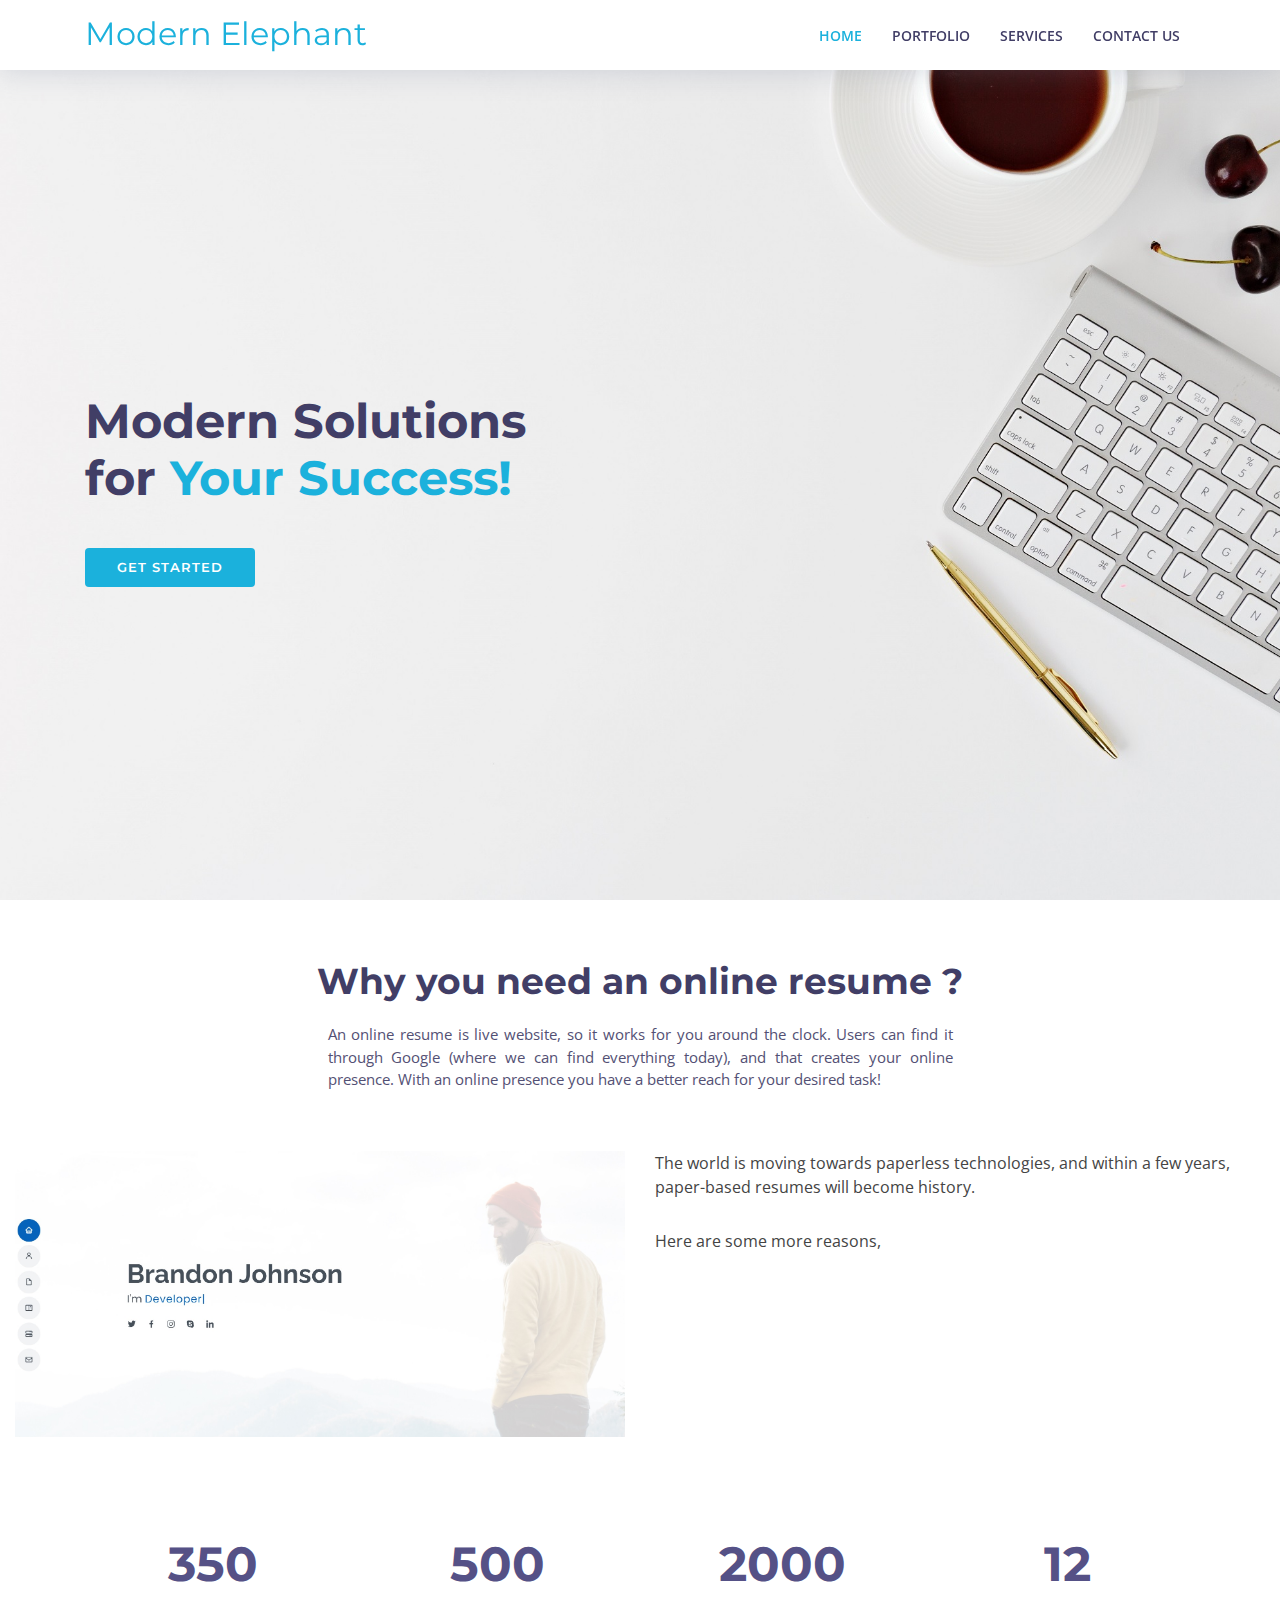
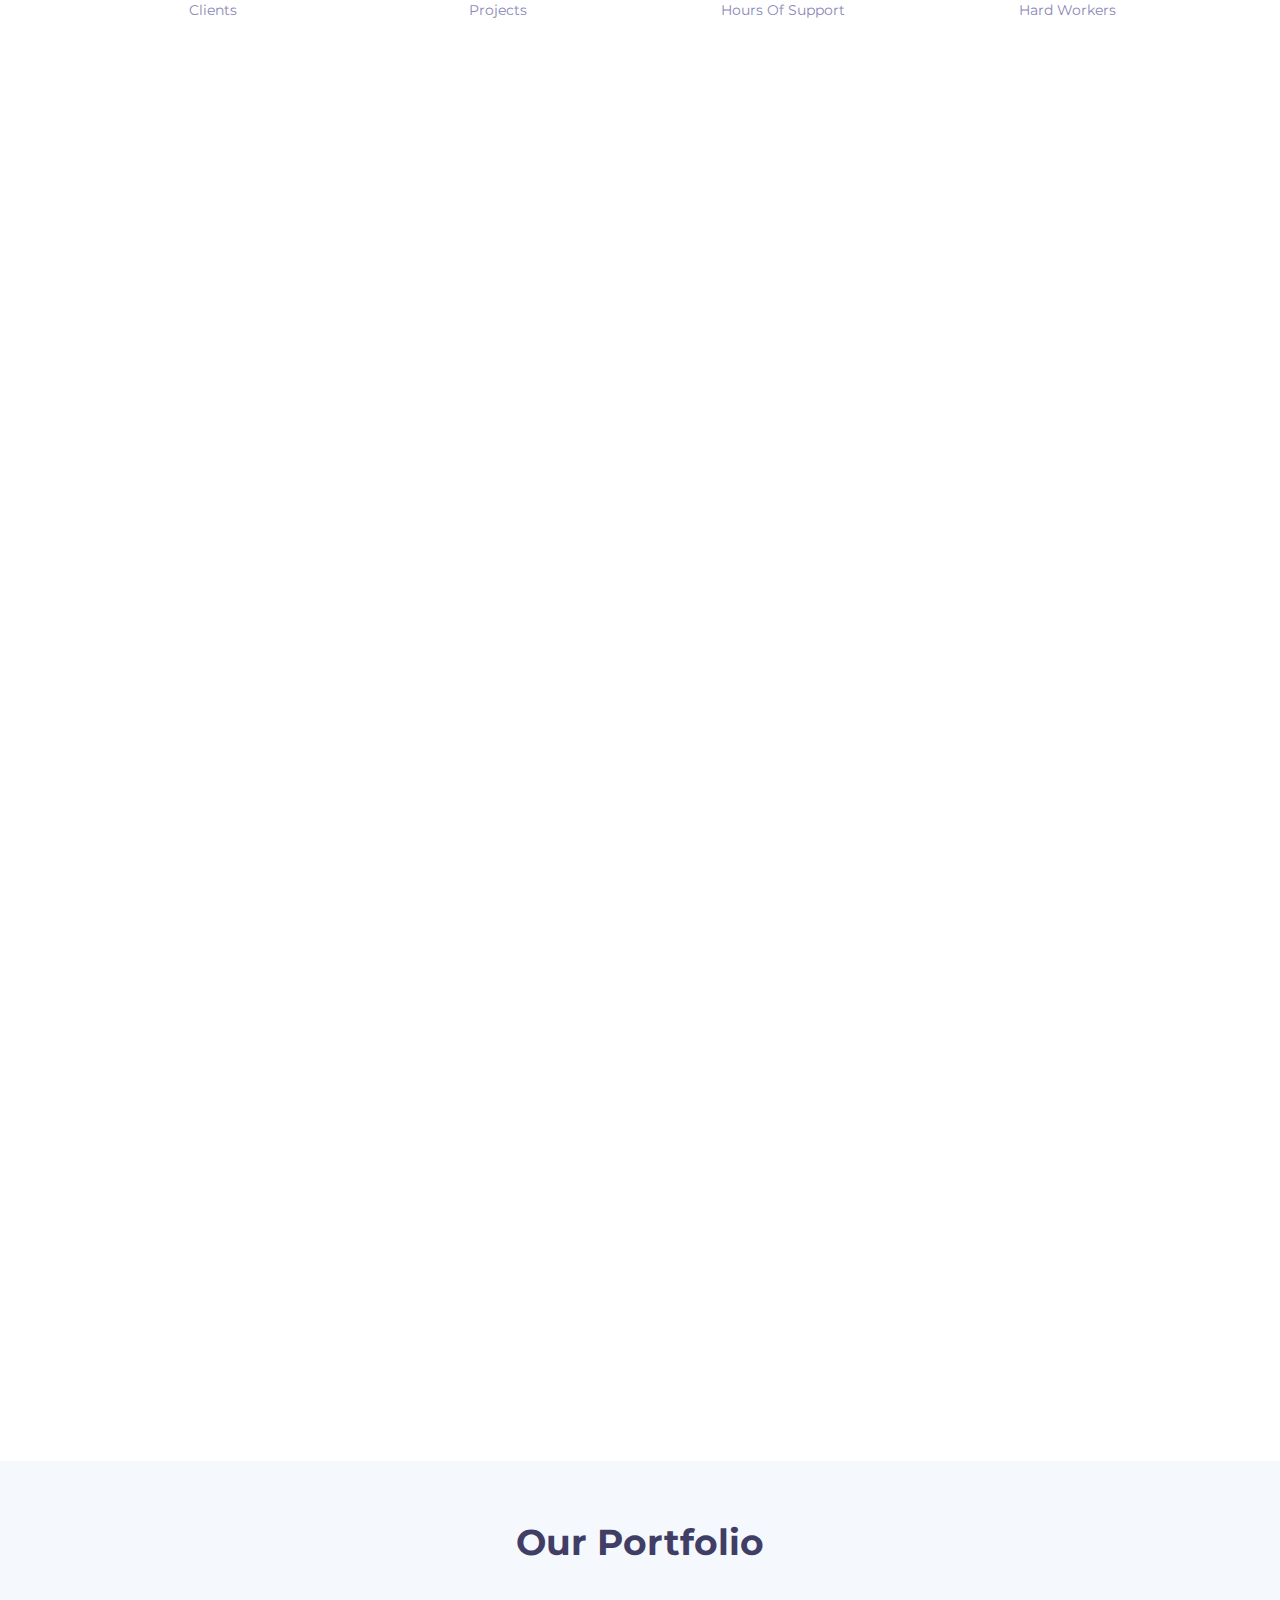
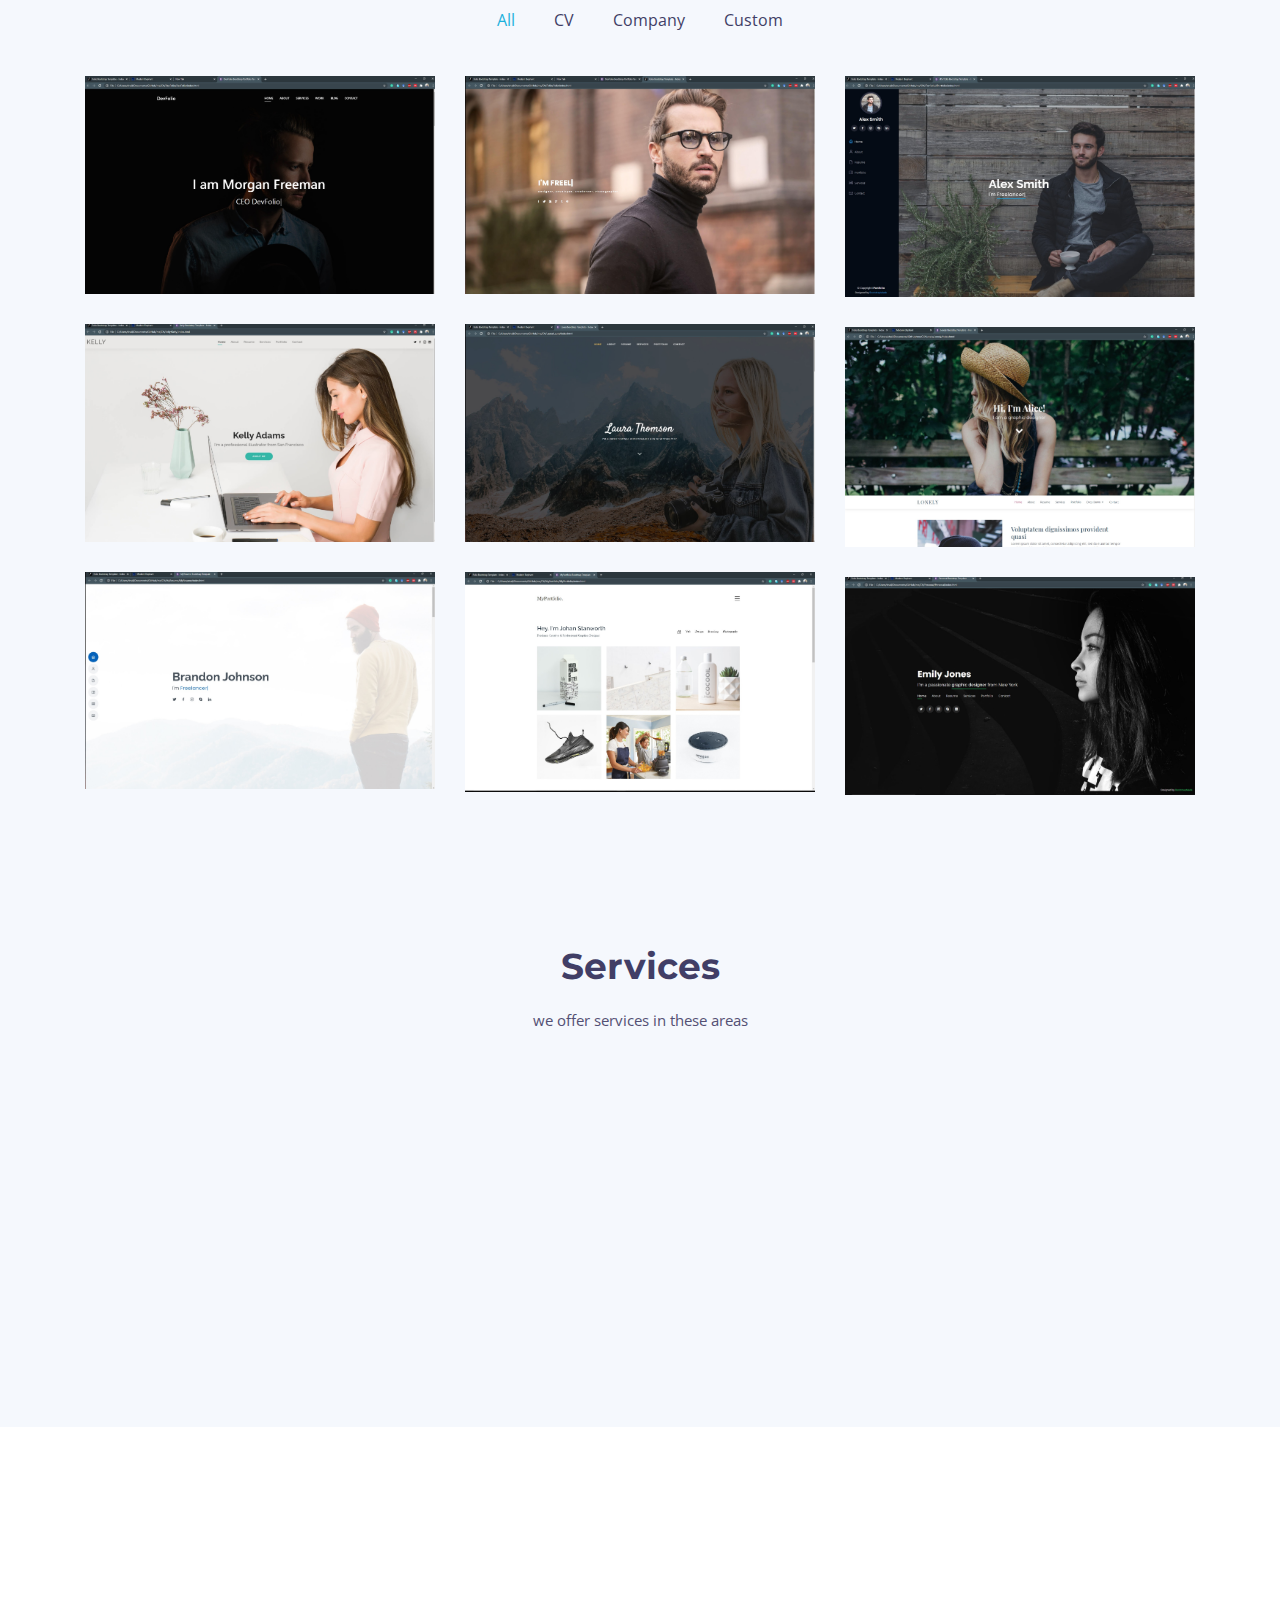
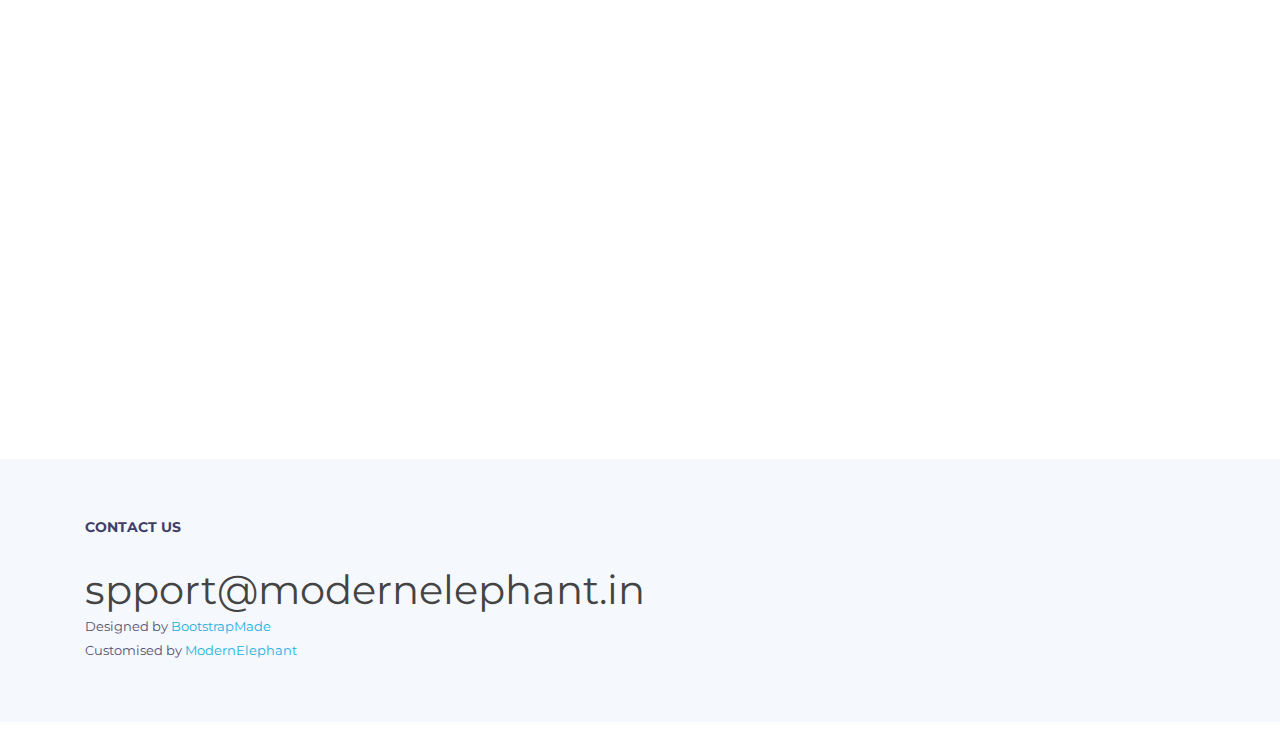
==== index.html @ 4e5a7612 "f" ====
<!DOCTYPE html>
<html lang="en">

<head>
  <meta charset="utf-8">
  <meta content="width=device-width, initial-scale=1.0" name="viewport">

  <title>Modern Elephant</title>
  <meta content="" name="descriptison">
  <meta content="" name="keywords">

  <!-- Favicons -->
  <link href="assets/img/favicon.png" rel="icon">
  <link href="assets/img/apple-touch-icon.png" rel="apple-touch-icon">

  <!-- Google Fonts -->
  <link 
href="https://fonts.googleapis.com/css?family=Open+Sans:300,300i,400,400i,600,600i,700,700i|Montserrat:300,400,500,600,700" 
rel="stylesheet">

  <!-- Vendor CSS Files -->
  <link href="assets/vendor/bootstrap/css/bootstrap.min.css" rel="stylesheet">
  <link href="assets/vendor/animate.css/animate.min.css" rel="stylesheet">
  <link href="assets/vendor/font-awesome/css/font-awesome.min.css" rel="stylesheet">
  <link href="assets/vendor/ionicons/css/ionicons.min.css" rel="stylesheet">
  <link href="assets/vendor/venobox/venobox.css" rel="stylesheet">
  <link href="assets/vendor/owl.carousel/assets/owl.carousel.min.css" rel="stylesheet">

  <!-- Template Main CSS File -->
  <link href="assets/css/style.css" rel="stylesheet">

  <!-- =======================================================
  * Template Name: Rapid - v2.1.0
  * Template URL: https://bootstrapmade.com/rapid-multipurpose-bootstrap-business-template/
  * Author: BootstrapMade.com
  * License: https://bootstrapmade.com/license/
  ======================================================== -->
</head>

<body>

  <!-- ======= Header ======= -->
  <header id="header" class="header-inner-pages">

    <div id="topbar">
      <div class="container">
        <div class="social-links">
          <a href="#" class="twitter"><i class="fa fa-twitter"></i></a>
          <a href="#" class="facebook"><i class="fa fa-facebook"></i></a>
          <a href="#" class="linkedin"><i class="fa fa-linkedin"></i></a>
          <a href="#" class="instagram"><i class="fa fa-instagram"></i></a>
        </div>
      </div>
    </div>

    <div class="container">

      <div class="logo float-left">
        <!-- Uncomment below if you prefer to use an image logo -->
        <h2 class="text-light"><a href="index.html" class="scrollto"><span>Modern Elephant</span></a></h2>
        <!--<a href="index.html" class="scrollto"><img src="assets/img/logo.png" alt="" class="img-fluid"></a> -->
      </div>

      <nav class="main-nav float-right d-none d-lg-block">
        <ul>
          <li class="active"><a href="index.html">Home</a></li>
		  <li><a href="#portfolio">Portfolio</a></li>
		  <li><a href="#services">Services</a></li>
          <li><a href="#footer">Contact Us</a></li>
       
      </nav><!-- .main-nav -->

    </div>
  </header><!-- #header -->

  <!-- ======= Hero Section ======= -->
  <section id="hero" class="clearfix">
    <div class="container d-flex h-100">
      <div class="row justify-content-center align-self-center">
        <div class="col-md-6 intro-info order-md-first order-last">
          <h2>Modern Solutions for <span> Your Success!</span></h2>
          <div>
            <a href="#call-to-action" class="btn-get-started scrollto">Get Started</a>
          </div>
        </div>

        <div class="col-md-6 intro-img order-md-last order-first">
          <!--<img src="assets/img/logo.png" alt="" class="img-fluid">-->
        </div>
      </div>

    </div>
  </section><!-- End Hero -->

  <main id="main">
  
  <!-- ======= Why Us Section ======= -->
    <section id="why-us" class="why-us">
      <div class="container-fluid">

        <header class="section-header">
          <h3>Why you need an online resume ?</h3>
          <p style="text-align: justify;">An online resume is live website, so it works for you around the clock. Users can 
find it through Google (where we can find everything today), and that creates your online presence. With an online 
presence you have a better reach for your desired task!</p>
        </header>

        <div class="row">

          <div class="col-lg-6">
            <div class="why-us-img">
              <img src="assets/img/why-us.jpg" alt="" class="img-fluid">
            </div>
          </div>

          <div class="col-lg-6">
            <div class="why-us-content">
              <p>The world is moving towards paperless technologies, and within a few years, paper-based resumes will become 
history.</p>
              <p>
			  Here are some more reasons,
               </p>

              <div class="features wow bounceInUp clearfix">
                <i class="fa fa-diamond" style="color: #f058dc;"></i>
                <h4>It makes you best among the rest</h4>
                <p>It is visually different and provides you an extra edge.</p>
              </div>

              <div class="features wow bounceInUp clearfix">
                <i class="fa fa-object-group" style="color: #ffb774;"></i>
                <h4>Digital Marketing</h4>
                <p>The most efficient way to reach your audience</p>
              </div>

              

            </div>

          </div>

        </div>

      </div>


      <div class="container">
	  
        <div class="row counters">
			
			
          <div class="col-lg-3 col-6 text-center">
            <span data-toggle="counter-up">350</span>
            <p>Clients</p>
          </div>

          <div class="col-lg-3 col-6 text-center">
            <span data-toggle="counter-up">500</span>
            <p>Projects</p>
          </div>

          <div class="col-lg-3 col-6 text-center">
            <span data-toggle="counter-up">2000</span>
            <p>Hours Of Support</p>
          </div>

          <div class="col-lg-3 col-6 text-center">
            <span data-toggle="counter-up">12</span>
            <p>Hard Workers</p>
          </div>

        </div>

      </div>
    </section><!-- End Why Us Section -->

   

    

    

    <!-- ======= Call To Action Section ======= -->
    <section id="call-to-action" class="call-to-action wow fadeInUp">
      <div class="container">
        <div class="row">
          <div class="col-lg-9 text-center text-lg-left">
            <h3 class="cta-title">Let's make your excellent website  </h3>
             </div>
          <div class="col-lg-3 cta-btn-container text-center">
            <a class="cta-btn align-middle" href="#features">Just follow below listed steps</a>
          </div>
        </div>

      </div>
    </section><!--  End Call To Action Section -->

    <!-- ======= Features Section ======= -->
    <section id="features" class="features">
      <div class="container">

        <div class="row feature-item">
          <div class="col-lg-6 wow fadeInUp">
            <img src="assets/img/features-1.svg" class="img-fluid" alt="">
          </div>
          <div class="col-lg-6 wow fadeInUp pt-5 pt-lg-0">
            <h1>Select your favourite template from our portfolio section.</h1>
			
			
            


          </div>
        </div>

        <div class="row feature-item mt-5 pt-5">
          <div class="col-lg-6 wow fadeInUp order-1 order-lg-2">
            <img src="assets/img/features-2.svg" class="img-fluid" alt="">
          </div>

          <div class="col-lg-6 wow fadeInUp pt-4 pt-lg-0 order-2 order-lg-1">
            <h1>Please fill out form,</h1>
			<div class="bos">
			<a class="button" href="#popup1">click to fill form</a>
			</div>
			<div id="popup1" class="overlay">
			<div class="popup">
				<a class="close" href="#">&times;</a>
				<div class="content">
				<iframe src="https://docs.google.com/forms/d/e/1FAIpQLSccgZxCUjGTAJySWYunRSfeT5bYWUwJudqHVoC71GNN9CEX2Q/viewform?embedded=true" width="500" height="850" frameborder="0" marginheight="0" marginwidth="0">Loading…</iframe>
			</div>
			</div>
			</div>

			<h1>and that's it. Your job is done!</h1>
			<br>
			<h2>We will reach out to you from email.</h2>
			
			<br>
			<h2>Confused, email us at support@modernelephant.in</h2>
            
          </div>

        </div>

      </div>
    </section><!-- End Features Section -->

    <!-- ======= Portfolio Section ======= -->
    <section id="portfolio" class="portfolio section-bg">
	
	

	
	
	
      <div class="container">

        <header class="section-header">
          <h3 class="section-title">Our Portfolio</h3>
        </header>

        <div class="row">
          <div class="col-lg-12">
            <ul id="portfolio-flters">
              <li data-filter="*" class="filter-active">All</li>
              <li data-filter=".filter-app">CV</li>
              <li data-filter=".filter-card">Company</li>
              <li data-filter=".filter-web">Custom</li>
            </ul>
          </div>
        </div>

        <div class="row portfolio-container">

          
		  
		
		  
		  
		  <div class="col-lg-4 col-md-6 portfolio-item filter-app">
            <div class="portfolio-wrap">
              <img src="assets\img\CVI\defolio.jpg" class="img-fluid" alt="">
              <div class="portfolio-info">
                <h4><a href="CV\DevFolio\DevFolio\index.html">DevFolio</a></h4>
                <p>CV</p>
                <div>
                  <a href="assets\img\CVI\defolio.jpg" data-gall="portfolioGallery" title="DevFolio" class="link-preview 
venobox"><i class="ion ion-eye"></i></a>
                  <a href="CV\DevFolio\DevFolio\index.html" class="link-details" title="More Details"><i class="ion 
ion-android-open"></i></a>
                </div>
              </div>
            </div>
          </div>
		  
		  
		  <div class="col-lg-4 col-md-6 portfolio-item filter-app">
            <div class="portfolio-wrap">
              <img src="assets\img\CVI\folio.jpg" class="img-fluid" alt="">
              <div class="portfolio-info">
                <h4><a href="CV\Folio\Folio\index.html">Folio</a></h4>
                <p>CV</p>
                <div>
                  <a href="assets\img\CVI\folio.jpg" data-gall="portfolioGallery" title="DevFolio" class="link-preview 
venobox"><i class="ion ion-eye"></i></a>
                  <a href="CV\Folio\Folio\index.html" class="link-details" title="More Details"><i class="ion 
ion-android-open"></i></a>
                </div>
              </div>
            </div>
          </div>
		  
		  
		  <div class="col-lg-4 col-md-6 portfolio-item filter-app">
            <div class="portfolio-wrap">
              <img src="assets\img\CVI\iPortfolio.jpg" class="img-fluid" alt="">
              <div class="portfolio-info">
                <h4><a href="CV\iPortfolio\iPortfolio\index.html">iPortfolio</a></h4>
                <p>CV</p>
                <div>
                  <a href="assets\img\CVI\iPortfolio.jpg" data-gall="portfolioGallery" title="iPortfolio" 
class="link-preview venobox"><i class="ion ion-eye"></i></a>
                  <a href="CV\iPortfolio\iPortfolio\index.html" class="link-details" title="More Details"><i class="ion 
ion-android-open"></i></a>
                </div>
              </div>
            </div>
          </div>
		  
		   <div class="col-lg-4 col-md-6 portfolio-item filter-app">
            <div class="portfolio-wrap">
              <img src="assets\img\CVI\kelly.jpg" class="img-fluid" alt="">
              <div class="portfolio-info">
                <h4><a href="CV\Kelly\Kelly\index.html">Kelly</a></h4>
                <p>CV</p>
                <div>
                  <a href="assets\img\CVI\kelly.jpg" data-gall="portfolioGallery" title="Kelly" class="link-preview 
venobox"><i class="ion ion-eye"></i></a>
                  <a href="CV\Kelly\Kelly\index.html" class="link-details" title="More Details"><i class="ion 
ion-android-open"></i></a>
                </div>
              </div>
            </div>
          </div>
		  
		  <div class="col-lg-4 col-md-6 portfolio-item filter-app">
            <div class="portfolio-wrap">
              <img src="assets\img\CVI\laura.jpg" class="img-fluid" alt="">
              <div class="portfolio-info">
                <h4><a href="CV\Laura\Laura\index.html">Laura</a></h4>
                <p>CV</p>
                <div>
                  <a href="assets\img\CVI\laura.jpg" data-gall="portfolioGallery" title="Laura" class="link-preview 
venobox"><i class="ion ion-eye"></i></a>
                  <a href="CV\Laura\Laura\index.html" class="link-details" title="More Details"><i class="ion 
ion-android-open"></i></a>
                </div>
              </div>
            </div>
          </div>
		  
		  <div class="col-lg-4 col-md-6 portfolio-item filter-app">
            <div class="portfolio-wrap">
              <img src="assets\img\CVI\lnl.jpg" class="img-fluid" alt="">
              <div class="portfolio-info">
                <h4><a href="CV\Lonely\Lonely\index.html">Lonely</a></h4>
                <p>CV</p>
                <div>
                  <a href="assets\img\CVI\lnl.jpg" data-gall="portfolioGallery" title="Lonely" class="link-preview 
venobox"><i class="ion ion-eye"></i></a>
                  <a href="CV\Lonely\Lonely\index.html" class="link-details" title="More Details"><i class="ion 
ion-android-open"></i></a>
                </div>
              </div>
            </div>
          </div>
		  
		  <div class="col-lg-4 col-md-6 portfolio-item filter-app">
            <div class="portfolio-wrap">
              <img src="assets\img\CVI\MyPft.jpg" class="img-fluid" alt="">
              <div class="portfolio-info">
                <h4><a href="CV\MyPortfolio\MyPortfolio\index.html">MyPortfolio</a></h4>
                <p>CV</p>
                <div>
                  <a href="assets\img\CVI\MyPft.jpg" data-gall="portfolioGallery" title="MyPortfolio" class="link-preview 
venobox"><i class="ion ion-eye"></i></a>
                  <a href="CV\MyPortfolio\MyPortfolio\index.html" class="link-details" title="More Details"><i class="ion 
ion-android-open"></i></a>
                </div>
              </div>
            </div>
          </div>
		  
		  
		  
		  <div class="col-lg-4 col-md-6 portfolio-item filter-app">
            <div class="portfolio-wrap">
              <img src="assets\img\CVI\Resume.jpg" class="img-fluid" alt="">
              <div class="portfolio-info">
                <h4><a href="CV\MyResume\MyResume\index.html">MyResume</a></h4>
                <p>CV</p>
                <div>
                  <a href="assets\img\CVI\Resume.jpg" data-gall="portfolioGallery" title="MyResume" class="link-preview 
venobox"><i class="ion ion-eye"></i></a>
                  <a href="CV\MyResume\MyResume\index.html" class="link-details" title="More Details"><i class="ion 
ion-android-open"></i></a>
                </div>
              </div>
            </div>
          </div>
          
		  <div class="col-lg-4 col-md-6 portfolio-item filter-app">
            <div class="portfolio-wrap">
              <img src="assets\img\CVI\Personal.jpg" class="img-fluid" alt="">
              <div class="portfolio-info">
                <h4><a href="CV\Personal\Personal\index.html">Personal</a></h4>
                <p>CV</p>
                <div>
                  <a href="assets\img\CVI\Personal.jpg" data-gall="portfolioGallery" title="Personal" class="link-preview 
venobox"><i class="ion ion-eye"></i></a>
                  <a href="CV\Personal\Personal\index.html" class="link-details" title="More Details"><i class="ion 
ion-android-open"></i></a>
                </div>
              </div>
            </div>
          </div>

          

        </div>

      </div>
    </section><!-- End Portfolio Section -->
	
	<!-- ======= Services Section ======= -->
    <section id="services" class="services section-bg">
      <div class="container">

        <header class="section-header">
          <h3>Services</h3>
          <p>we offer services in these areas</p>
        </header>

        <div class="row">

          <div class="col-md-6 col-lg-4 wow bounceInUp" data-wow-duration="1.4s">
            <div class="box">
              <div class="icon" style="background: #fceef3;"><i class="ion-ios-analytics-outline" style="color: 
#ff689b;"></i></div>
              <h4 class="title"><a href="">Web Design</a></h4>
              <p class="description">We make highly customisable websites for every kind of user at affordable rates. </p>
            </div>
          </div>
          <div class="col-md-6 col-lg-4 wow bounceInUp" data-wow-duration="1.4s">
            <div class="box">
              <div class="icon" style="background: #fff0da;"><i class="ion-ios-bookmarks-outline" style="color: 
#e98e06;"></i></div>
              <h4 class="title"><a href="">SEO</a></h4>
              <p class="description">We make sure your excellent website is top on google search. </p>
            </div>
          </div>

          <div class="col-md-6 col-lg-4 wow bounceInUp" data-wow-delay="0.1s" data-wow-duration="1.4s">
            <div class="box">
              <div class="icon" style="background: #e6fdfc;"><i class="ion-ios-paper-outline" style="color: 
#3fcdc7;"></i></div>
              <h4 class="title"><a href="">Branding</a></h4>
              <p class="description">We make sure that your brand connects with people, starting from logo designs to 
customised printing solutions.</p>
            </div>
          </div>
          

        </div>

      </div>
    </section><!-- End Services Section -->

   
  <!-- ======= Testimonials Section ======= 
    <section id="testimonials" class="testimonials">
      <div class="container">

        <header class="section-header">
          <h3>Testimonials</h3>
        </header>

        <div class="row justify-content-center">
          <div class="col-lg-8">

            <div class="owl-carousel testimonials-carousel wow fadeInUp">

              <div class="testimonial-item">
                <img src="assets/img/testimonial-1.jpg" class="testimonial-img" alt="">
                <h3>Saul Goodman</h3>
                <h4>Ceo &amp; Founder</h4>
                <p>
                  Proin iaculis purus consequat sem cure digni ssim donec porttitora entum suscipit rhoncus. Accusantium 
quam, ultricies eget id, aliquam eget nibh et. Maecen aliquam, risus at semper.
                </p>
              </div>

              <div class="testimonial-item">
                <img src="assets/img/testimonial-2.jpg" class="testimonial-img" alt="">
                <h3>Sara Wilsson</h3>
                <h4>Designer</h4>
                <p>
                  Export tempor illum tamen malis malis eram quae irure esse labore quem cillum quid cillum eram malis 
quorum velit fore eram velit sunt aliqua noster fugiat irure amet legam anim culpa.
                </p>
              </div>

              <div class="testimonial-item">
                <img src="assets/img/testimonial-3.jpg" class="testimonial-img" alt="">
                <h3>Jena Karlis</h3>
                <h4>Store Owner</h4>
                <p>
                  Enim nisi quem export duis labore cillum quae magna enim sint quorum nulla quem veniam duis minim tempor 
labore quem eram duis noster aute amet eram fore quis sint minim.
                </p>
              </div>

              <div class="testimonial-item">
                <img src="assets/img/testimonial-4.jpg" class="testimonial-img" alt="">
                <h3>Matt Brandon</h3>
                <h4>Freelancer</h4>
                <p>
                  Fugiat enim eram quae cillum dolore dolor amet nulla culpa multos export minim fugiat minim velit minim 
dolor enim duis veniam ipsum anim magna sunt elit fore quem dolore labore illum veniam.
                </p>
              </div>

            </div>

          </div>
        </div>

      </div>
    </section><!-- End Testimonials Section -->
	
	 <!-- ======= About Section ======= 
    <section id="about" class="about">

      <div class="container">
        <div class="row">

          <div class="col-lg-5 col-md-6">
            <div class="about-img">
              <img src="assets/img/about-img.jpg" alt="">
            </div>
          </div>

          <div class="col-lg-7 col-md-6">
            <div class="about-content">
              <h2>About Us</h2>
              <h3>Odio sed id eos et laboriosam consequatur eos earum soluta.</h3>
              <p>Lorem ipsum dolor sit amet, consectetur adipiscing elit, sed do eiusmod tempor incididunt ut labore et 
dolore magna aliqua.</p>
              <p>Aut dolor id. Sint aliquam consequatur ex ex labore. Et quis qui dolor nulla dolores neque. Aspernatur 
consectetur omnis numquam quaerat. Sed fugiat nisi. Officiis veniam molestiae. Et vel ut quidem alias 
veritatis repudiandae ut fugit. Est ut eligendi aspernatur nulla voluptates veniam iusto vel quisquam. Fugit 
ut maxime incidunt accusantium totam repellendus eum error. Et repudiandae eum iste qui et ut ab alias.</p>
              <ul>
                <li><i class="ion-android-checkmark-circle"></i> Ullamco laboris nisi ut aliquip ex ea commodo consequat.</li>
                <li><i class="ion-android-checkmark-circle"></i> Duis aute irure dolor in reprehenderit in voluptate 
velit.</li>
                <li><i class="ion-android-checkmark-circle"></i> Ullamco laboris nisi ut aliquip ex ea commodo consequat. 
Duis aute irure dolor in reprehenderit in voluptate trideta storacalaperda mastiro dolore eu fugiat nulla 
pariatur.</li>
              </ul>
            </div>
          </div>
        </div>
      </div>

    </section><!-- End About Section -->

    <!-- ======= Team Section ======= 
    <section id="team" class="team section-bg">
      <div class="container">
        <div class="section-header">
          <h3>Team</h3>
          <p>Sed ut perspiciatis unde omnis iste natus error sit voluptatem accusantium doloremque</p>
        </div>

        <div class="row">

          <div class="col-lg-3 col-md-6 wow fadeInUp">
            <div class="member">
              <img src="assets/img/team-1.jpg" class="img-fluid" alt="">
              <div class="member-info">
                <div class="member-info-content">
                  <h4>Walter White</h4>
                  <span>Chief Executive Officer</span>
                  <div class="social">
                    <a href=""><i class="fa fa-twitter"></i></a>
                    <a href=""><i class="fa fa-facebook"></i></a>
                    <a href=""><i class="fa fa-google-plus"></i></a>
                    <a href=""><i class="fa fa-linkedin"></i></a>
                  </div>
                </div>
              </div>
            </div>
          </div>

          <div class="col-lg-3 col-md-6 wow fadeInUp" data-wow-delay="0.1s">
            <div class="member">
              <img src="assets/img/team-2.jpg" class="img-fluid" alt="">
              <div class="member-info">
                <div class="member-info-content">
                  <h4>Sarah Jhonson</h4>
                  <span>Product Manager</span>
                  <div class="social">
                    <a href=""><i class="fa fa-twitter"></i></a>
                    <a href=""><i class="fa fa-facebook"></i></a>
                    <a href=""><i class="fa fa-google-plus"></i></a>
                    <a href=""><i class="fa fa-linkedin"></i></a>
                  </div>
                </div>
              </div>
            </div>
          </div>

          <div class="col-lg-3 col-md-6 wow fadeInUp" data-wow-delay="0.2s">
            <div class="member">
              <img src="assets/img/team-3.jpg" class="img-fluid" alt="">
              <div class="member-info">
                <div class="member-info-content">
                  <h4>William Anderson</h4>
                  <span>CTO</span>
                  <div class="social">
                    <a href=""><i class="fa fa-twitter"></i></a>
                    <a href=""><i class="fa fa-facebook"></i></a>
                    <a href=""><i class="fa fa-google-plus"></i></a>
                    <a href=""><i class="fa fa-linkedin"></i></a>
                  </div>
                </div>
              </div>
            </div>
          </div>

          <div class="col-lg-3 col-md-6 wow fadeInUp" data-wow-delay="0.3s">
            <div class="member">
              <img src="assets/img/team-4.jpg" class="img-fluid" alt="">
              <div class="member-info">
                <div class="member-info-content">
                  <h4>Amanda Jepson</h4>
                  <span>Accountant</span>
                  <div class="social">
                    <a href=""><i class="fa fa-twitter"></i></a>
                    <a href=""><i class="fa fa-facebook"></i></a>
                    <a href=""><i class="fa fa-google-plus"></i></a>
                    <a href=""><i class="fa fa-linkedin"></i></a>
                  </div>
                </div>
              </div>
            </div>
          </div>

        </div>

      </div>
    </section><!-- End Team Section -->

    <!-- ======= Clients Section ======= 
    <section id="clients" class="clients wow fadeInUp">
      <div class="container">

        <header class="section-header">
          <h3>Our Clients</h3>
        </header>

        <div class="owl-carousel clients-carousel">
          <img src="assets/img/clients/client-1.png" alt="">
          <img src="assets/img/clients/client-2.png" alt="">
          <img src="assets/img/clients/client-3.png" alt="">
          <img src="assets/img/clients/client-4.png" alt="">
          <img src="assets/img/clients/client-5.png" alt="">
          <img src="assets/img/clients/client-6.png" alt="">
          <img src="assets/img/clients/client-7.png" alt="">
          <img src="assets/img/clients/client-8.png" alt="">
        </div>

      </div>
    </section><!-- End Clients Section -->

    <!-- ======= Pricing Section ======= -->
    <section id="pricing" class="pricing section-bg wow fadeInUp">

      <div class="container">

        <header class="section-header">
          <h3>Pricing</h3>
          <p>Sed ut perspiciatis unde omnis iste natus error sit voluptatem accusantium doloremque</p>
        </header>

        <div class="row flex-items-xs-middle flex-items-xs-center">

          <!-- Basic Plan  -->
          <div class="col-xs-12 col-lg-4">
            <div class="card">
              <div class="card-header">
                <h3><span class="currency">₹</span>500<span class="period">/website*</span></h3>
              </div>
              <div class="card-block">
                <h4 class="card-title">
                  Student  Plan
                </h4>
                <ul class="list-group">
                  <li class="list-group-item">Special discount for students</li>
                  <li class="list-group-item">Incldes full website</li>
                </ul>
                
              </div>
            </div>
          </div>

          <!-- Regular Plan  -->
          <div class="col-xs-12 col-lg-4">
            <div class="card">
              <div class="card-header">
                <h3><span class="currency">₹</span>1500<span class="period">/website</span></h3>
              </div>
              <div class="card-block">
                <h4 class="card-title">
                  Regular Plan
                </h4>
                <ul class="list-group">
                  <li class="list-group-item">premium and custom domain name</li>
                  <li class="list-group-item">Incldes full website</li>
                </ul>
                
              </div>
            </div>
          </div>

          <!-- Premium Plan  -->
          <div class="col-xs-12 col-lg-4">
            <div class="card">
              <div class="card-header">
                <h3><span class="currency">₹</span>800<span class="period">/website</span></h3>
              </div>
              <div class="card-block">
                <h4 class="card-title">
                  Economy Plan 
                </h4>
                <ul class="list-group">
                  <li class="list-group-item">Incldes full website</li>
                </ul>
                
              </div>
            </div>
          </div>

        </div>
      </div>

    </section><!-- End Pricing Section -->

    <!-- ======= F.A.Q Section ======= 
    <section id="faq" class="faq wow fadeInUp">
      <div class="container">
        <header class="section-header">
          <h3>Frequently Asked Questions</h3>
          <p>Sed ut perspiciatis unde omnis iste natus error sit voluptatem accusantium doloremque</p>
        </header>

        <ul id="faq-list" class="wow fadeInUp">
          <li>
            <a data-toggle="collapse" class="collapsed" href="#faq1">Non consectetur a erat nam at lectus urna duis? <i 
class="ion-android-remove"></i></a>
            <div id="faq1" class="collapse" data-parent="#faq-list">
              <p>
                Feugiat pretium nibh ipsum consequat. Tempus iaculis urna id volutpat lacus laoreet non curabitur gravida. 
Venenatis lectus magna fringilla urna porttitor rhoncus dolor purus non.
              </p>
            </div>
          </li>

          <li>
            <a data-toggle="collapse" href="#faq2" class="collapsed">Feugiat scelerisque varius morbi enim nunc faucibus a 
pellentesque? <i class="ion-android-remove"></i></a>
            <div id="faq2" class="collapse" data-parent="#faq-list">
              <p>
                Dolor sit amet consectetur adipiscing elit pellentesque habitant morbi. Id interdum velit laoreet id donec 
ultrices. Fringilla phasellus faucibus scelerisque eleifend donec pretium. Est pellentesque elit ullamcorper 
dignissim. Mauris ultrices eros in cursus turpis massa tincidunt dui.
              </p>
            </div>
          </li>

          <li>
            <a data-toggle="collapse" href="#faq3" class="collapsed">Dolor sit amet consectetur adipiscing elit pellentesque 
habitant morbi? <i class="ion-android-remove"></i></a>
            <div id="faq3" class="collapse" data-parent="#faq-list">
              <p>
                Eleifend mi in nulla posuere sollicitudin aliquam ultrices sagittis orci. Faucibus pulvinar elementum 
integer enim. Sem nulla pharetra diam sit amet nisl suscipit. Rutrum tellus pellentesque eu tincidunt. 
Lectus urna duis convallis convallis tellus. Urna molestie at elementum eu facilisis sed odio morbi quis
              </p>
            </div>
          </li>

          <li>
            <a data-toggle="collapse" href="#faq4" class="collapsed">Ac odio tempor orci dapibus. Aliquam eleifend mi in 
nulla? <i class="ion-android-remove"></i></a>
            <div id="faq4" class="collapse" data-parent="#faq-list">
              <p>
                Dolor sit amet consectetur adipiscing elit pellentesque habitant morbi. Id interdum velit laoreet id donec 
ultrices. Fringilla phasellus faucibus scelerisque eleifend donec pretium. Est pellentesque elit ullamcorper 
dignissim. Mauris ultrices eros in cursus turpis massa tincidunt dui.
              </p>
            </div>
          </li>

          <li>
            <a data-toggle="collapse" href="#faq5" class="collapsed">Tempus quam pellentesque nec nam aliquam sem et tortor 
consequat? <i class="ion-android-remove"></i></a>
            <div id="faq5" class="collapse" data-parent="#faq-list">
              <p>
                Molestie a iaculis at erat pellentesque adipiscing commodo. Dignissim suspendisse in est ante in. Nunc vel 
risus commodo viverra maecenas accumsan. Sit amet nisl suscipit adipiscing bibendum est. Purus gravida quis 
blandit turpis cursus in
              </p>
            </div>
          </li>

          <li>
            <a data-toggle="collapse" href="#faq6" class="collapsed">Tortor vitae purus faucibus ornare. Varius vel pharetra 
vel turpis nunc eget lorem dolor? <i class="ion-android-remove"></i></a>
            <div id="faq6" class="collapse" data-parent="#faq-list">
              <p>
                Laoreet sit amet cursus sit amet dictum sit amet justo. Mauris vitae ultricies leo integer malesuada nunc 
vel. Tincidunt eget nullam non nisi est sit amet. Turpis nunc eget lorem dolor sed. Ut venenatis tellus in 
metus vulputate eu scelerisque. Pellentesque diam volutpat commodo sed egestas egestas fringilla phasellus 
faucibus. Nibh tellus molestie nunc non blandit massa enim nec.
              </p>
            </div>
          </li>

        </ul>

      </div>
    </section><!-- End F.A.Q Section -->

  </main><!-- End #main -->

  <!-- ======= Footer ======= -->
  <footer id="footer" class="section-bg">
    <div class="footer-top">
      <div class="container">

        <div class="row">

          <div class="col-lg-6">

            <div class="row">

              <div class="col-sm-6">

                <div class="footer-info">
                  <!--<h3>Rapid</h3>
                  <p>Cras fermentum odio eu feugiat lide par naso tierra. Justo eget nada terra videa magna derita valies 
darta donna mare fermentum iaculis eu non diam phasellus. Scelerisque felis imperdiet proin fermentum leo. 
Amet volutpat consequat mauris nunc congue.</p>
                </div>

                <div class="footer-newsletter">
                  <h4>Our Newsletter</h4>
                  <p>Tamen quem nulla quae legam multos aute sint culpa legam noster magna veniam enim veniam illum dolore 
legam minim quorum culpa amet magna export quem.</p>
                  <form action="" method="post">
                    <input type="email" name="email"><input type="submit" value="Subscribe">
                  </form>
                </div>

              </div>

              <div class="col-sm-6">
                <div class="footer-links">
                  <h4>Useful Links</h4>
                  <ul>
                    <li><a href="#">Home</a></li>
                    <li><a href="#about">About us</a></li>
                    <li><a href="#">Services</a></li>
                    <li><a href="#">Terms of service</a></li>
                    <li><a href="#">Privacy policy</a></li>
                  </ul>
                </div>

                <div class="footer-links">
				-->
                  <h4>Contact Us</h4>
                  <h1> spport@modernelephant.in
                  </p>
				  <!--
                </div>

                <div class="social-links">
                  <a href="#" class="twitter"><i class="fa fa-twitter"></i></a>
                  <a href="#" class="facebook"><i class="fa fa-facebook"></i></a>
                  <a href="#" class="instagram"><i class="fa fa-instagram"></i></a>
                  <a href="#" class="linkedin"><i class="fa fa-linkedin"></i></a>
                </div>

              </div>

            </div>

          </div>

          <div class="col-lg-6">

            <div class="form">

              <h4>Send us a message</h4>
              <p>Eos ipsa est voluptates. Nostrum nam libero ipsa vero. Debitis quasi sit eaque numquam similique commodi 
harum aut temporibus.</p>

              <form action="forms/contact.php" method="post" role="form" class="php-email-form">
                <div class="form-group">
                  <input type="text" name="name" class="form-control" id="name" placeholder="Your Name" data-rule="minlen:4" 
data-msg="Please enter at least 4 chars" />
                  <div class="validate"></div>
                </div>
                <div class="form-group">
                  <input type="email" class="form-control" name="email" id="email" placeholder="Your Email" 
data-rule="email" data-msg="Please enter a valid email" />
                  <div class="validate"></div>
                </div>
                <div class="form-group">
                  <input type="text" class="form-control" name="subject" id="subject" placeholder="Subject" 
data-rule="minlen:4" data-msg="Please enter at least 8 chars of subject" />
                  <div class="validate"></div>
                </div>
                <div class="form-group">
                  <textarea class="form-control" name="message" rows="5" data-rule="required" data-msg="Please write 
something for us" placeholder="Message"></textarea>
                  <div class="validate"></div>
                </div>

                <div class="mb-3">
                  <div class="loading">Loading</div>
                  <div class="error-message"></div>
                  <div class="sent-message">Your message has been sent. Thank you!</div>
                </div>

                <div class="text-center"><button type="submit" title="Send Message">Send Message</button></div>
              </form>

            </div>

          </div>

        </div>

      </div>
    </div>

    <div class="container">
      <div class="copyright">
        &copy; Copyright <strong>Rapid</strong>. All Rights Reserved
      </div>
      <div class="credits">
        <!--
        All the links in the footer should remain intact.
        You can delete the links only if you purchased the pro version.
        Licensing information: https://bootstrapmade.com/license/
        Purchase the pro version with working PHP/AJAX contact form: https://bootstrapmade.com/buy/?theme=Rapid
      -->
	  <div>
       <p> Designed by <a href="https://bootstrapmade.com/">BootstrapMade</a> Customised by  <a href="https://modernelephant.in/">ModernElephant</a> </p>
      </div>
    </div>
  </footer><!-- End  Footer -->

  <a href="#" class="back-to-top"><i class="fa fa-chevron-up"></i></a>

  <!-- Vendor JS Files -->
  <script src="assets/vendor/jquery/jquery.min.js"></script>
  <script src="assets/vendor/bootstrap/js/bootstrap.bundle.min.js"></script>
  <script src="assets/vendor/jquery.easing/jquery.easing.min.js"></script>
  <script src="assets/vendor/php-email-form/validate.js"></script>
  <script src="assets/vendor/isotope-layout/isotope.pkgd.min.js"></script>
  <script src="assets/vendor/counterup/counterup.min.js"></script>
  <script src="assets/vendor/venobox/venobox.min.js"></script>
  <script src="assets/vendor/mobile-nav/mobile-nav.js"></script>
  <script src="assets/vendor/wow/wow.min.js"></script>
  <script src="assets/vendor/owl.carousel/owl.carousel.min.js"></script>
  <script src="assets/vendor/waypoints/jquery.waypoints.min.js"></script>

  <!-- Template Main JS File -->
  <script src="assets/js/main.js"></script>

</body>

</html>
---- assets/vendor/venobox/venobox.css ----
/* ------ venobox.css --------*/
.vbox-overlay *, .vbox-overlay *:before, .vbox-overlay *:after{
    -webkit-backface-visibility: hidden;
    -webkit-box-sizing:border-box;
    -moz-box-sizing:border-box;
    box-sizing:border-box;
}
.vbox-overlay * { 
    -webkit-backface-visibility: visible;
    backface-visibility: visible;
}
.vbox-overlay{
    display: -webkit-flex;
    display: flex;
    -webkit-flex-direction: column;
    flex-direction: column;
    -webkit-justify-content: center;
    justify-content: center;
    -webkit-align-items: center;
    align-items: center;
    position: fixed;
    left: 0;
    top: 0;
    bottom: 0;
    right: 0;
    z-index: 999999;
}

/* ----- navigation ----- */
.vbox-title{
    width: 100%;
    height: 40px;
    float: left;
    text-align: center;
    line-height: 28px;
    font-size: 12px;
    padding: 6px 50px;
    overflow: hidden;
    position: fixed;
    display: none;
    left: 0;
    z-index: 89;
}
.vbox-close{
    cursor: pointer;
    position: fixed;
    top: -1px;
    right: 0;
    width: 50px;
    height: 40px;
    padding: 6px;
    display: block;
    background-position:10px center;
    overflow: hidden;
    font-size: 24px;
    line-height: 1;
    text-align: center;
    z-index: 99;
}
.vbox-left{
    cursor: pointer;
    position: fixed;
    left: 0;
    height: 40px;
    overflow: hidden;
    line-height: 28px;
    font-size: 12px;
    z-index: 99;
    display: flex;
    align-items:center;
}
.vbox-num{
    display: inline-block;
    margin: 6px 0 6px 15px;
}
/* ----- Social share ----- */
.vbox-share{
    line-height: 28px;
    font-size: 12px;
    overflow: hidden;
    position: fixed;
    left: 0;
    z-index: 98;
    display: flex;
    align-items:center;
    justify-content: center;
    width: 100%;
    text-align: center;
}
.vbox-share svg{
    max-height: 28px;
    width: 28px;
    z-index: 10;
    margin-left: 12px;
    margin-top: 6px;
    margin-bottom: 6px;
    vertical-align: middle;
}


/* ----- navigation ARROWS ----- */
.vbox-next, .vbox-prev{
    position: fixed;
    top: 50%;
    margin-top: -15px;
    overflow: hidden;
    cursor: pointer;
    display: block;
    width: 45px;
    height: 45px;
    z-index: 99;
}
.vbox-next span, .vbox-prev span{
    position: relative;
    width: 20px;
    height: 20px;
    border: 2px solid transparent;
    border-top-color: #B6B6B6;
    border-right-color: #B6B6B6;
    text-indent: -100px;
    position: absolute;
    top: 8px;
    display: block;
}
.vbox-prev{
    left: 15px;
}
.vbox-next{
    right: 15px;
}
.vbox-prev span{
    left: 10px;
    -ms-transform: rotate(-135deg);
    -webkit-transform: rotate(-135deg);
    transform: rotate(-135deg);
}
.vbox-next span{
    -ms-transform: rotate(45deg);
    -webkit-transform: rotate(45deg);
    transform: rotate(45deg);
    right: 10px;
}
/* ------- inline window ------ */
.vbox-inline{
    width: 420px;
    height: 315px;
    height: 70vh;
    padding: 10px;
    background: #fff;
    margin: 0 auto;
    overflow: auto;
    text-align: left;
}
/* ------- Video & iFrames window ------ */
.venoframe{
    max-width: 100%;
    width: 100%;
    border: none;
    width: 100%;
    height: 260px;
    height: 70vh;
}
.venoframe.vbvid{
    height: 260px;
}
@media (min-width: 768px) {
    .venoframe, .vbox-inline{
        width: 90%;
        height: 360px;
        height: 70vh;
    }
    .venoframe.vbvid{
        width: 640px;
        height: 360px;
    }
}
@media (min-width: 992px) {
    .venoframe, .vbox-inline{
        max-width: 1200px;
        width: 80%;
        height: 540px;
        height: 70vh;
    }
    .venoframe.vbvid{
        width: 960px;
        height: 540px;
    }
}
/* 
Please do NOT edit this part! 
or at least read this note: http://i.imgur.com/7C0ws9e.gif
*/
.vbox-open{
    overflow: hidden;
}
.vbox-container{
    position: absolute;
    left: 0;
    right: 0;
    top: 0;
    bottom: 0;
    overflow-x: hidden;
    overflow-y: scroll;
    overflow-scrolling: touch;
    -webkit-overflow-scrolling: touch;
    z-index: 20;
    max-height: 100%;

}

.vbox-content{
    text-align: center;
    float: left;
    width: 100%;
    position: relative;
    overflow: hidden;
    padding: 20px 4%;
}
.vbox-container img{
    max-width: 100%;
    height: auto;
}
.vbox-figlio{
    box-shadow: 0 0 12px rgba(0,0,0,0.19), 0 6px 6px rgba(0,0,0,0.23);
    max-width: 100%;
    text-align: initial;
}
img.vbox-figlio{
    -webkit-user-select: none;
-khtml-user-select: none;
-moz-user-select: none;
-o-user-select: none;
user-select: none;
}
.vbox-content.swipe-left{
    margin-left: -200px !important;
}
.vbox-content.swipe-right{
    margin-left: 200px !important;
}
.vbox-animated{
    webkit-transition: margin 300ms ease-out;
    transition: margin 300ms ease-out;
}

/* ---------- preloader ----------
 * SPINKIT 
 * http://tobiasahlin.com/spinkit/
-------------------------------- */
.sk-double-bounce,.sk-rotating-plane{width:40px;height:40px;margin:40px auto}.sk-rotating-plane{background-color:#333;-webkit-animation:sk-rotatePlane 1.2s infinite ease-in-out;animation:sk-rotatePlane 1.2s infinite ease-in-out}@-webkit-keyframes sk-rotatePlane{0%{-webkit-transform:perspective(120px) rotateX(0) rotateY(0);transform:perspective(120px) rotateX(0) rotateY(0)}50%{-webkit-transform:perspective(120px) rotateX(-180.1deg) rotateY(0);transform:perspective(120px) rotateX(-180.1deg) rotateY(0)}100%{-webkit-transform:perspective(120px) rotateX(-180deg) rotateY(-179.9deg);transform:perspective(120px) rotateX(-180deg) rotateY(-179.9deg)}}@keyframes sk-rotatePlane{0%{-webkit-transform:perspective(120px) rotateX(0) rotateY(0);transform:perspective(120px) rotateX(0) rotateY(0)}50%{-webkit-transform:perspective(120px) rotateX(-180.1deg) rotateY(0);transform:perspective(120px) rotateX(-180.1deg) rotateY(0)}100%{-webkit-transform:perspective(120px) rotateX(-180deg) rotateY(-179.9deg);transform:perspective(120px) rotateX(-180deg) rotateY(-179.9deg)}}.sk-double-bounce{position:relative}.sk-double-bounce .sk-child{width:100%;height:100%;border-radius:50%;background-color:#333;opacity:.6;position:absolute;top:0;left:0;-webkit-animation:sk-doubleBounce 2s infinite ease-in-out;animation:sk-doubleBounce 2s infinite ease-in-out}.sk-chasing-dots .sk-child,.sk-spinner-pulse,.sk-three-bounce .sk-child{background-color:#333;border-radius:100%}.sk-double-bounce .sk-double-bounce2{-webkit-animation-delay:-1s;animation-delay:-1s}@-webkit-keyframes sk-doubleBounce{0%,100%{-webkit-transform:scale(0);transform:scale(0)}50%{-webkit-transform:scale(1);transform:scale(1)}}@keyframes sk-doubleBounce{0%,100%{-webkit-transform:scale(0);transform:scale(0)}50%{-webkit-transform:scale(1);transform:scale(1)}}.sk-wave{margin:40px auto;width:50px;height:40px;text-align:center;font-size:10px}.sk-wave .sk-rect{background-color:#333;height:100%;width:6px;display:inline-block;-webkit-animation:sk-waveStretchDelay 1.2s infinite ease-in-out;animation:sk-waveStretchDelay 1.2s infinite ease-in-out}.sk-wave .sk-rect1{-webkit-animation-delay:-1.2s;animation-delay:-1.2s}.sk-wave .sk-rect2{-webkit-animation-delay:-1.1s;animation-delay:-1.1s}.sk-wave .sk-rect3{-webkit-animation-delay:-1s;animation-delay:-1s}.sk-wave .sk-rect4{-webkit-animation-delay:-.9s;animation-delay:-.9s}.sk-wave .sk-rect5{-webkit-animation-delay:-.8s;animation-delay:-.8s}@-webkit-keyframes sk-waveStretchDelay{0%,100%,40%{-webkit-transform:scaleY(.4);transform:scaleY(.4)}20%{-webkit-transform:scaleY(1);transform:scaleY(1)}}@keyframes sk-waveStretchDelay{0%,100%,40%{-webkit-transform:scaleY(.4);transform:scaleY(.4)}20%{-webkit-transform:scaleY(1);transform:scaleY(1)}}.sk-wandering-cubes{margin:40px auto;width:40px;height:40px;position:relative}.sk-wandering-cubes .sk-cube{background-color:#333;width:10px;height:10px;position:absolute;top:0;left:0;-webkit-animation:sk-wanderingCube 1.8s ease-in-out -1.8s infinite both;animation:sk-wanderingCube 1.8s ease-in-out -1.8s infinite both}.sk-chasing-dots,.sk-spinner-pulse{width:40px;height:40px;margin:40px auto}.sk-wandering-cubes .sk-cube2{-webkit-animation-delay:-.9s;animation-delay:-.9s}@-webkit-keyframes sk-wanderingCube{0%{-webkit-transform:rotate(0);transform:rotate(0)}25%{-webkit-transform:translateX(30px) rotate(-90deg) scale(.5);transform:translateX(30px) rotate(-90deg) scale(.5)}50%{-webkit-transform:translateX(30px) translateY(30px) rotate(-179deg);transform:translateX(30px) translateY(30px) rotate(-179deg)}50.1%{-webkit-transform:translateX(30px) translateY(30px) rotate(-180deg);transform:translateX(30px) translateY(30px) rotate(-180deg)}75%{-webkit-transform:translateX(0) translateY(30px) rotate(-270deg) scale(.5);transform:translateX(0) translateY(30px) rotate(-270deg) scale(.5)}100%{-webkit-transform:rotate(-360deg);transform:rotate(-360deg)}}@keyframes sk-wanderingCube{0%{-webkit-transform:rotate(0);transform:rotate(0)}25%{-webkit-transform:translateX(30px) rotate(-90deg) scale(.5);transform:translateX(30px) rotate(-90deg) scale(.5)}50%{-webkit-transform:translateX(30px) translateY(30px) rotate(-179deg);transform:translateX(30px) translateY(30px) rotate(-179deg)}50.1%{-webkit-transform:translateX(30px) translateY(30px) rotate(-180deg);transform:translateX(30px) translateY(30px) rotate(-180deg)}75%{-webkit-transform:translateX(0) translateY(30px) rotate(-270deg) scale(.5);transform:translateX(0) translateY(30px) rotate(-270deg) scale(.5)}100%{-webkit-transform:rotate(-360deg);transform:rotate(-360deg)}}.sk-spinner-pulse{-webkit-animation:sk-pulseScaleOut 1s infinite ease-in-out;animation:sk-pulseScaleOut 1s infinite ease-in-out}@-webkit-keyframes sk-pulseScaleOut{0%{-webkit-transform:scale(0);transform:scale(0)}100%{-webkit-transform:scale(1);transform:scale(1);opacity:0}}@keyframes sk-pulseScaleOut{0%{-webkit-transform:scale(0);transform:scale(0)}100%{-webkit-transform:scale(1);transform:scale(1);opacity:0}}.sk-chasing-dots{position:relative;text-align:center;-webkit-animation:sk-chasingDotsRotate 2s infinite linear;animation:sk-chasingDotsRotate 2s infinite linear}.sk-chasing-dots .sk-child{width:60%;height:60%;display:inline-block;position:absolute;top:0;-webkit-animation:sk-chasingDotsBounce 2s infinite ease-in-out;animation:sk-chasingDotsBounce 2s infinite ease-in-out}.sk-chasing-dots .sk-dot2{top:auto;bottom:0;-webkit-animation-delay:-1s;animation-delay:-1s}@-webkit-keyframes sk-chasingDotsRotate{100%{-webkit-transform:rotate(360deg);transform:rotate(360deg)}}@keyframes sk-chasingDotsRotate{100%{-webkit-transform:rotate(360deg);transform:rotate(360deg)}}@-webkit-keyframes sk-chasingDotsBounce{0%,100%{-webkit-transform:scale(0);transform:scale(0)}50%{-webkit-transform:scale(1);transform:scale(1)}}@keyframes sk-chasingDotsBounce{0%,100%{-webkit-transform:scale(0);transform:scale(0)}50%{-webkit-transform:scale(1);transform:scale(1)}}.sk-three-bounce{margin:40px auto;width:80px;text-align:center}.sk-three-bounce .sk-child{width:20px;height:20px;display:inline-block;-webkit-animation:sk-three-bounce 1.4s ease-in-out 0s infinite both;animation:sk-three-bounce 1.4s ease-in-out 0s infinite both}.sk-circle .sk-child:before,.sk-fading-circle .sk-circle:before{display:block;border-radius:100%;content:'';background-color:#333}.sk-three-bounce .sk-bounce1{-webkit-animation-delay:-.32s;animation-delay:-.32s}.sk-three-bounce .sk-bounce2{-webkit-animation-delay:-.16s;animation-delay:-.16s}@-webkit-keyframes sk-three-bounce{0%,100%,80%{-webkit-transform:scale(0);transform:scale(0)}40%{-webkit-transform:scale(1);transform:scale(1)}}@keyframes sk-three-bounce{0%,100%,80%{-webkit-transform:scale(0);transform:scale(0)}40%{-webkit-transform:scale(1);transform:scale(1)}}.sk-circle{margin:40px auto;width:40px;height:40px;position:relative}.sk-circle .sk-child{width:100%;height:100%;position:absolute;left:0;top:0}.sk-circle .sk-child:before{margin:0 auto;width:15%;height:15%;-webkit-animation:sk-circleBounceDelay 1.2s infinite ease-in-out both;animation:sk-circleBounceDelay 1.2s infinite ease-in-out both}.sk-circle .sk-circle2{-webkit-transform:rotate(30deg);-ms-transform:rotate(30deg);transform:rotate(30deg)}.sk-circle .sk-circle3{-webkit-transform:rotate(60deg);-ms-transform:rotate(60deg);transform:rotate(60deg)}.sk-circle .sk-circle4{-webkit-transform:rotate(90deg);-ms-transform:rotate(90deg);transform:rotate(90deg)}.sk-circle .sk-circle5{-webkit-transform:rotate(120deg);-ms-transform:rotate(120deg);transform:rotate(120deg)}.sk-circle .sk-circle6{-webkit-transform:rotate(150deg);-ms-transform:rotate(150deg);transform:rotate(150deg)}.sk-circle .sk-circle7{-webkit-transform:rotate(180deg);-ms-transform:rotate(180deg);transform:rotate(180deg)}.sk-circle .sk-circle8{-webkit-transform:rotate(210deg);-ms-transform:rotate(210deg);transform:rotate(210deg)}.sk-circle .sk-circle9{-webkit-transform:rotate(240deg);-ms-transform:rotate(240deg);transform:rotate(240deg)}.sk-circle .sk-circle10{-webkit-transform:rotate(270deg);-ms-transform:rotate(270deg);transform:rotate(270deg)}.sk-circle .sk-circle11{-webkit-transform:rotate(300deg);-ms-transform:rotate(300deg);transform:rotate(300deg)}.sk-circle .sk-circle12{-webkit-transform:rotate(330deg);-ms-transform:rotate(330deg);transform:rotate(330deg)}.sk-circle .sk-circle2:before{-webkit-animation-delay:-1.1s;animation-delay:-1.1s}.sk-circle .sk-circle3:before{-webkit-animation-delay:-1s;animation-delay:-1s}.sk-circle .sk-circle4:before{-webkit-animation-delay:-.9s;animation-delay:-.9s}.sk-circle .sk-circle5:before{-webkit-animation-delay:-.8s;animation-delay:-.8s}.sk-circle .sk-circle6:before{-webkit-animation-delay:-.7s;animation-delay:-.7s}.sk-circle .sk-circle7:before{-webkit-animation-delay:-.6s;animation-delay:-.6s}.sk-circle .sk-circle8:before{-webkit-animation-delay:-.5s;animation-delay:-.5s}.sk-circle .sk-circle9:before{-webkit-animation-delay:-.4s;animation-delay:-.4s}.sk-circle .sk-circle10:before{-webkit-animation-delay:-.3s;animation-delay:-.3s}.sk-circle .sk-circle11:before{-webkit-animation-delay:-.2s;animation-delay:-.2s}.sk-circle .sk-circle12:before{-webkit-animation-delay:-.1s;animation-delay:-.1s}@-webkit-keyframes sk-circleBounceDelay{0%,100%,80%{-webkit-transform:scale(0);transform:scale(0)}40%{-webkit-transform:scale(1);transform:scale(1)}}@keyframes sk-circleBounceDelay{0%,100%,80%{-webkit-transform:scale(0);transform:scale(0)}40%{-webkit-transform:scale(1);transform:scale(1)}}.sk-cube-grid{width:40px;height:40px;margin:40px auto}.sk-cube-grid .sk-cube{width:33.33%;height:33.33%;background-color:#333;float:left;-webkit-animation:sk-cubeGridScaleDelay 1.3s infinite ease-in-out;animation:sk-cubeGridScaleDelay 1.3s infinite ease-in-out}.sk-cube-grid .sk-cube1{-webkit-animation-delay:.2s;animation-delay:.2s}.sk-cube-grid .sk-cube2{-webkit-animation-delay:.3s;animation-delay:.3s}.sk-cube-grid .sk-cube3{-webkit-animation-delay:.4s;animation-delay:.4s}.sk-cube-grid .sk-cube4{-webkit-animation-delay:.1s;animation-delay:.1s}.sk-cube-grid .sk-cube5{-webkit-animation-delay:.2s;animation-delay:.2s}.sk-cube-grid .sk-cube6{-webkit-animation-delay:.3s;animation-delay:.3s}.sk-cube-grid .sk-cube7{-webkit-animation-delay:0ms;animation-delay:0ms}.sk-cube-grid .sk-cube8{-webkit-animation-delay:.1s;animation-delay:.1s}.sk-cube-grid .sk-cube9{-webkit-animation-delay:.2s;animation-delay:.2s}@-webkit-keyframes sk-cubeGridScaleDelay{0%,100%,70%{-webkit-transform:scale3D(1,1,1);transform:scale3D(1,1,1)}35%{-webkit-transform:scale3D(0,0,1);transform:scale3D(0,0,1)}}@keyframes sk-cubeGridScaleDelay{0%,100%,70%{-webkit-transform:scale3D(1,1,1);transform:scale3D(1,1,1)}35%{-webkit-transform:scale3D(0,0,1);transform:scale3D(0,0,1)}}.sk-fading-circle{margin:40px auto;width:40px;height:40px;position:relative}.sk-fading-circle .sk-circle{width:100%;height:100%;position:absolute;left:0;top:0}.sk-fading-circle .sk-circle:before{margin:0 auto;width:15%;height:15%;-webkit-animation:sk-circleFadeDelay 1.2s infinite ease-in-out both;animation:sk-circleFadeDelay 1.2s infinite ease-in-out both}.sk-fading-circle .sk-circle2{-webkit-transform:rotate(30deg);-ms-transform:rotate(30deg);transform:rotate(30deg)}.sk-fading-circle .sk-circle3{-webkit-transform:rotate(60deg);-ms-transform:rotate(60deg);transform:rotate(60deg)}.sk-fading-circle .sk-circle4{-webkit-transform:rotate(90deg);-ms-transform:rotate(90deg);transform:rotate(90deg)}.sk-fading-circle .sk-circle5{-webkit-transform:rotate(120deg);-ms-transform:rotate(120deg);transform:rotate(120deg)}.sk-fading-circle .sk-circle6{-webkit-transform:rotate(150deg);-ms-transform:rotate(150deg);transform:rotate(150deg)}.sk-fading-circle .sk-circle7{-webkit-transform:rotate(180deg);-ms-transform:rotate(180deg);transform:rotate(180deg)}.sk-fading-circle .sk-circle8{-webkit-transform:rotate(210deg);-ms-transform:rotate(210deg);transform:rotate(210deg)}.sk-fading-circle .sk-circle9{-webkit-transform:rotate(240deg);-ms-transform:rotate(240deg);transform:rotate(240deg)}.sk-fading-circle .sk-circle10{-webkit-transform:rotate(270deg);-ms-transform:rotate(270deg);transform:rotate(270deg)}.sk-fading-circle .sk-circle11{-webkit-transform:rotate(300deg);-ms-transform:rotate(300deg);transform:rotate(300deg)}.sk-fading-circle .sk-circle12{-webkit-transform:rotate(330deg);-ms-transform:rotate(330deg);transform:rotate(330deg)}.sk-fading-circle .sk-circle2:before{-webkit-animation-delay:-1.1s;animation-delay:-1.1s}.sk-fading-circle .sk-circle3:before{-webkit-animation-delay:-1s;animation-delay:-1s}.sk-fading-circle .sk-circle4:before{-webkit-animation-delay:-.9s;animation-delay:-.9s}.sk-fading-circle .sk-circle5:before{-webkit-animation-delay:-.8s;animation-delay:-.8s}.sk-fading-circle .sk-circle6:before{-webkit-animation-delay:-.7s;animation-delay:-.7s}.sk-fading-circle .sk-circle7:before{-webkit-animation-delay:-.6s;animation-delay:-.6s}.sk-fading-circle .sk-circle8:before{-webkit-animation-delay:-.5s;animation-delay:-.5s}.sk-fading-circle .sk-circle9:before{-webkit-animation-delay:-.4s;animation-delay:-.4s}.sk-fading-circle .sk-circle10:before{-webkit-animation-delay:-.3s;animation-delay:-.3s}.sk-fading-circle .sk-circle11:before{-webkit-animation-delay:-.2s;animation-delay:-.2s}.sk-fading-circle .sk-circle12:before{-webkit-animation-delay:-.1s;animation-delay:-.1s}@-webkit-keyframes sk-circleFadeDelay{0%,100%,39%{opacity:0}40%{opacity:1}}@keyframes sk-circleFadeDelay{0%,100%,39%{opacity:0}40%{opacity:1}}.sk-folding-cube{margin:40px auto;width:40px;height:40px;position:relative;-webkit-transform:rotateZ(45deg);transform:rotateZ(45deg)}.sk-folding-cube .sk-cube{float:left;width:50%;height:50%;position:relative;-webkit-transform:scale(1.1);-ms-transform:scale(1.1);transform:scale(1.1)}.sk-folding-cube .sk-cube:before{content:'';position:absolute;top:0;left:0;width:100%;height:100%;background-color:#333;-webkit-animation:sk-foldCubeAngle 2.4s infinite linear both;animation:sk-foldCubeAngle 2.4s infinite linear both;-webkit-transform-origin:100% 100%;-ms-transform-origin:100% 100%;transform-origin:100% 100%}.sk-folding-cube .sk-cube2{-webkit-transform:scale(1.1) rotateZ(90deg);transform:scale(1.1) rotateZ(90deg)}.sk-folding-cube .sk-cube3{-webkit-transform:scale(1.1) rotateZ(180deg);transform:scale(1.1) rotateZ(180deg)}.sk-folding-cube .sk-cube4{-webkit-transform:scale(1.1) rotateZ(270deg);transform:scale(1.1) rotateZ(270deg)}.sk-folding-cube .sk-cube2:before{-webkit-animation-delay:.3s;animation-delay:.3s}.sk-folding-cube .sk-cube3:before{-webkit-animation-delay:.6s;animation-delay:.6s}.sk-folding-cube .sk-cube4:before{-webkit-animation-delay:.9s;animation-delay:.9s}@-webkit-keyframes sk-foldCubeAngle{0%,10%{-webkit-transform:perspective(140px) rotateX(-180deg);transform:perspective(140px) rotateX(-180deg);opacity:0}25%,75%{-webkit-transform:perspective(140px) rotateX(0);transform:perspective(140px) rotateX(0);opacity:1}100%,90%{-webkit-transform:perspective(140px) rotateY(180deg);transform:perspective(140px) rotateY(180deg);opacity:0}}@keyframes sk-foldCubeAngle{0%,10%{-webkit-transform:perspective(140px) rotateX(-180deg);transform:perspective(140px) rotateX(-180deg);opacity:0}25%,75%{-webkit-transform:perspective(140px) rotateX(0);transform:perspective(140px) rotateX(0);opacity:1}100%,90%{-webkit-transform:perspective(140px) rotateY(180deg);transform:perspective(140px) rotateY(180deg);opacity:0}}
---- assets/css/style.css ----
/**
* Template Name: Rapid - v2.1.0
* Template URL: https://bootstrapmade.com/rapid-multipurpose-bootstrap-business-template/
* Author: BootstrapMade.com
* License: https://bootstrapmade.com/license/
*/

/*--------------------------------------------------------------
# General
--------------------------------------------------------------*/
body {
  background: #fff;
  color: #444;
  font-family: "Open Sans", sans-serif;
}

a {
  color: #1bb1dc;
  transition: 0.5s;
}

a:hover, a:active, a:focus {
  color: #0a98c0;
  outline: none;
  text-decoration: none;
}

p {
  padding: 0;
  margin: 0 0 30px 0;
}

h1, h2, h3, h4, h5, h6 {
  font-family: "Montserrat", sans-serif;
  font-weight: 400;
  margin: 0 0 20px 0;
  padding: 0;
}

/* Back to top button */
.back-to-top {
  position: fixed;
  display: none;
  background: #1bb1dc;
  color: #fff;
  width: 44px;
  height: 44px;
  text-align: center;
  line-height: 1;
  font-size: 16px;
  border-radius: 50%;
  right: 15px;
  bottom: 15px;
  transition: background 0.5s;
  z-index: 11;
}

.back-to-top i {
  padding-top: 12px;
  color: #fff;
}

@media (max-width: 768px) {
  .back-to-top {
    bottom: 15px;
  }
}

/* Prelaoder */
#preloader {
  position: fixed;
  top: 0;
  left: 0;
  right: 0;
  bottom: 0;
  z-index: 9999;
  overflow: hidden;
  background: #fff;
}

#preloader:before {
  content: "";
  position: fixed;
  top: calc(50% - 30px);
  left: calc(50% - 30px);
  border: 6px solid #f2f2f2;
  border-top: 6px solid #1bb1dc;
  border-radius: 50%;
  width: 60px;
  height: 60px;
  -webkit-animation: animate-preloader 1s linear infinite;
  animation: animate-preloader 1s linear infinite;
}

@-webkit-keyframes animate-preloader {
  0% {
    transform: rotate(0deg);
  }
  100% {
    transform: rotate(360deg);
  }
}

@keyframes animate-preloader {
  0% {
    transform: rotate(0deg);
  }
  100% {
    transform: rotate(360deg);
  }
}

/*--------------------------------------------------------------
# Top Bar
--------------------------------------------------------------*/
#topbar {
  padding: 0 0 10px 0;
  font-size: 14px;
  transition: all 0.5s;
}

@media (max-width: 991px) {
  #topbar {
    display: none;
  }
}

#topbar .social-links {
  text-align: right;
}

#topbar .social-links a {
  color: #535074;
  padding: 4px 12px;
  display: inline-block;
  line-height: 1px;
}

#topbar .social-links a:hover {
  color: #1bb1dc;
}

#topbar .social-links a:first-child {
  border-left: 0;
}

/*--------------------------------------------------------------
# Header
--------------------------------------------------------------*/
#header {
  height: 110px;
  transition: all 0.5s;
  z-index: 997;
  transition: all 0.5s;
  padding: 20px 0;
  position: fixed;
  left: 0;
  top: 0;
  right: 0;
  transition: all 0.5s;
  z-index: 997;
}

#header.header-scrolled, #header.header-inner-pages {
  height: 70px;
  padding: 15px 0;
  background-color: #fff;
  box-shadow: 0px 0px 30px rgba(127, 137, 161, 0.3);
}

#header.header-scrolled #topbar, #header.header-inner-pages #topbar {
  display: none;
}

@media (max-width: 991px) {
  #header {
    height: 70px;
    padding: 15px 0;
  }
}

#header .logo h1 {
  font-size: 36px;
  margin: 0;
  padding: 0;
  line-height: 1;
  font-weight: 400;
  letter-spacing: 3px;
  text-transform: uppercase;
}

@media (max-width: 991px) {
  #header .logo h1 {
    font-size: 28px;
    padding: 8px 0;
  }
}

#header .logo h1 a, #header .logo h1 a:hover {
  color: #413e66;
  text-decoration: none;
}

#header .logo img {
  padding: 0;
  margin: 7px 0;
  max-height: 26px;
}

.main-pages {
  margin-top: 60px;
}

/*--------------------------------------------------------------
# Navigation Menu
--------------------------------------------------------------*/
/* Desktop Navigation */
.main-nav {
  /* Drop Down */
  /* Deep Drop Down */
}

.main-nav, .main-nav * {
  margin: 0;
  padding: 0;
  list-style: none;
}

.main-nav > ul > li {
  position: relative;
  white-space: nowrap;
  float: left;
}

.main-nav a {
  display: block;
  position: relative;
  color: #413e66;
  padding: 10px 15px;
  transition: 0.3s;
  font-size: 14px;
  font-family: "Open Sans", sans-serif;
  text-transform: uppercase;
  font-weight: 600;
}

.main-nav a:hover, .main-nav .active > a, .main-nav li:hover > a {
  color: #1bb1dc;
  text-decoration: none;
}

.main-nav .drop-down ul {
  display: block;
  position: absolute;
  left: 0;
  top: calc(100% - 30px);
  z-index: 99;
  opacity: 0;
  visibility: hidden;
  padding: 10px 0;
  background: #fff;
  box-shadow: 0px 0px 30px rgba(127, 137, 161, 0.25);
  transition: ease all 0.3s;
}

.main-nav .drop-down:hover > ul {
  opacity: 1;
  top: 100%;
  visibility: visible;
}

.main-nav .drop-down li {
  min-width: 180px;
  position: relative;
}

.main-nav .drop-down ul a {
  padding: 10px 20px;
  font-size: 14px;
  font-weight: 500;
  text-transform: none;
  color: #065e77;
}

.main-nav .drop-down ul a:hover, .main-nav .drop-down ul .active > a, .main-nav .drop-down ul li:hover > a {
  color: #1bb1dc;
}

.main-nav .drop-down > a:after {
  content: "\f107";
  font-family: FontAwesome;
  padding-left: 10px;
}

.main-nav .drop-down .drop-down ul {
  top: 0;
  left: calc(100% - 30px);
}

.main-nav .drop-down .drop-down:hover > ul {
  opacity: 1;
  top: 0;
  left: 100%;
}

.main-nav .drop-down .drop-down > a {
  padding-right: 35px;
}

.main-nav .drop-down .drop-down > a:after {
  content: "\f105";
  position: absolute;
  right: 15px;
}

/* Mobile Navigation */
.mobile-nav {
  position: fixed;
  top: 0;
  bottom: 0;
  z-index: 9999;
  overflow-y: auto;
  left: -260px;
  width: 260px;
  padding-top: 18px;
  background: rgba(40, 38, 70, 0.8);
  transition: 0.4s;
}

.mobile-nav * {
  margin: 0;
  padding: 0;
  list-style: none;
}

.mobile-nav a {
  display: block;
  position: relative;
  color: #fff;
  padding: 10px 20px;
  font-weight: 500;
}

.mobile-nav a:hover, .mobile-nav .active > a, .mobile-nav li:hover > a {
  color: #8dc2fa;
  text-decoration: none;
}

.mobile-nav .drop-down > a:after {
  content: "\f078";
  font-family: FontAwesome;
  padding-left: 10px;
  position: absolute;
  right: 15px;
}

.mobile-nav .active.drop-down > a:after {
  content: "\f077";
}

.mobile-nav .drop-down > a {
  padding-right: 35px;
}

.mobile-nav .drop-down ul {
  display: none;
  overflow: hidden;
}

.mobile-nav .drop-down li {
  padding-left: 20px;
}

.mobile-nav-toggle {
  position: fixed;
  right: 0;
  top: 0;
  z-index: 9998;
  border: 0;
  background: none;
  font-size: 24px;
  transition: all 0.4s;
  outline: none !important;
  line-height: 1;
  cursor: pointer;
  text-align: right;
}

.mobile-nav-toggle i {
  margin: 18px 18px 0 0;
  color: #065e77;
}

.mobile-nav-overly {
  width: 100%;
  height: 100%;
  z-index: 9997;
  top: 0;
  left: 0;
  position: fixed;
  background: rgba(40, 38, 70, 0.8);
  overflow: hidden;
  display: none;
}

.mobile-nav-active {
  overflow: hidden;
}

.mobile-nav-active .mobile-nav {
  left: 0;
}

.mobile-nav-active .mobile-nav-toggle i {
  color: #fff;
}

/*--------------------------------------------------------------
# Hero Section
--------------------------------------------------------------*/
#hero {
  width: 100%;
  height: 100vh;
  position: relative;
  background: #f5f8fd url("../img/intro-bg.jpg") center top no-repeat;
  background-size: cover;
}

@media (max-width: 767px) {
  #hero {
    height: auto;
    padding: 80px 0 60px 0;
  }
  #hero .container {
    height: auto !important;
  }
  #hero .intro-img {
    width: 80%;
  }
}

@media (min-width: 992px) {
  #hero .intro-info {
    padding-top: 80px;
  }
}

@media (max-width: 767px) {
  #hero .intro-info {
    text-align: center;
    padding-top: 40px;
  }
}

#hero .intro-info h2 {
  color: #413e66;
  margin-bottom: 40px;
  font-size: 48px;
  font-weight: 700;
}

#hero .intro-info h2 span {
  color: #1bb1dc;
}

@media (max-width: 767px) {
  #hero .intro-info h2 {
    font-size: 34px;
    margin-bottom: 30px;
  }
}

#hero .intro-info .btn-get-started, #hero .intro-info .btn-services {
  font-family: "Montserrat", sans-serif;
  font-size: 13px;
  font-weight: 600;
  text-transform: uppercase;
  letter-spacing: 1px;
  display: inline-block;
  padding: 10px 32px;
  border-radius: 4px;
  transition: 0.5s;
  color: #fff;
  background: #1bb1dc;
  color: #fff;
}

#hero .intro-info .btn-get-started:hover, #hero .intro-info .btn-services:hover {
  background: #0a98c0;
}

/*--------------------------------------------------------------
# Sections
--------------------------------------------------------------*/
/* Sections Header
--------------------------------*/
.section-header h3 {
  font-size: 36px;
  color: #413e66;
  text-align: center;
  font-weight: 700;
  position: relative;
  font-family: "Montserrat", sans-serif;
}

.section-header p {
  text-align: center;
  margin: auto;
  font-size: 15px;
  padding-bottom: 60px;
  color: #535074;
  width: 50%;
}

@media (max-width: 767px) {
  .section-header p {
    width: 100%;
  }
}

/* Section with background
--------------------------------*/
.section-bg {
  background: #f5f8fd;
}

/* About Us Section
--------------------------------*/
#about {
  padding: 80px 0;
}

#about .about-content {
  padding-top: 40px;
}

#about .about-content h2 {
  color: #413e66;
  font-family: "Montserrat", sans-serif;
  font-weight: 700;
}

#about .about-content h3 {
  color: #696592;
  font-weight: 400;
  font-size: 22px;
  font-style: italic;
}

#about .about-content ul {
  list-style: none;
  padding: 0;
}

#about .about-content ul li {
  padding-bottom: 10px;
}

#about .about-content ul li i {
  font-size: 20px;
  padding-right: 4px;
  color: #1bb1dc;
}

#about .about-img {
  position: relative;
  margin: 30px 30px 30px 30px;
}

#about .about-img img {
  width: 100%;
  border: 8px solid #fff;
  transition: .5s;
}

#about .about-img img:hover {
  width: 100%;
  transform: scale(1.03);
}

#about .about-img::before {
  position: absolute;
  left: -31px;
  top: -30px;
  width: 90%;
  height: 92%;
  z-index: -1;
  content: '';
  background-color: #ebf1fa;
  transition: .5s;
}

#about .about-img::after {
  position: absolute;
  right: -31px;
  bottom: -30px;
  width: 90%;
  height: 92%;
  z-index: -1;
  content: '';
  background-color: #ebf1fa;
  transition: .5s;
}

/* Services Section
--------------------------------*/
#services {
  padding: 60px 0 40px 0;
}

#services .box {
  padding: 30px;
  position: relative;
  overflow: hidden;
  border-radius: 10px;
  margin: 0 10px 40px 10px;
  background: #fff;
  box-shadow: 0 10px 29px 0 rgba(68, 88, 144, 0.1);
  transition: all 0.3s ease-in-out;
  text-align: center;
}

#services .box:hover {
  transform: scale(1.1);
}

#services .icon {
  margin: 0 auto 15px auto;
  padding-top: 12px;
  display: inline-block;
  text-align: center;
  border-radius: 50%;
  width: 60px;
  height: 60px;
}

#services .icon i {
  font-size: 36px;
  line-height: 1;
}

#services .title {
  font-weight: 700;
  margin-bottom: 15px;
  font-size: 18px;
}

#services .title a {
  color: #111;
}

#services .box:hover .title a {
  color: #1bb1dc;
}

#services .description {
  font-size: 14px;
  line-height: 28px;
  margin-bottom: 0;
  text-align: left;
}

/* Why Us Section
--------------------------------*/
#why-us {
  padding: 60px 0;
}

@media (max-width: 991px) {
  #why-us .why-us-content {
    padding-top: 30px;
  }
}

#why-us .why-us-content .features {
  margin: 0 0 15px 0;
  padding: 0;
  transition: 0.3s ease-in-out;
}

#why-us .why-us-content .features i {
  font-size: 36px;
  float: left;
}

#why-us .why-us-content .features h4 {
  font-size: 24px;
  font-weight: 600;
  margin-left: 56px;
  color: #413e66;
  margin-bottom: 5px;
}

#why-us .why-us-content .features p {
  font-size: 16px;
  margin-left: 56px;
  color: #555186;
}

#why-us .counters {
  padding-top: 40px;
}

#why-us .counters span {
  font-family: "Montserrat", sans-serif;
  font-weight: bold;
  font-size: 48px;
  display: block;
  color: #555186;
}

#why-us .counters p {
  padding: 0;
  margin: 0 0 20px 0;
  font-family: "Montserrat", sans-serif;
  font-size: 14px;
  color: #8a87b6;
}

/* Call To Action Section
--------------------------------*/
#call-to-action {
  background: #2d2b46;
  background-size: cover;
  padding: 40px 0;
}

#call-to-action .cta-title {
  color: #fff;
  font-size: 28px;
  font-weight: 700;
}

#call-to-action .cta-text {
  color: #fff;
}

@media (min-width: 991px) {
  #call-to-action .cta-btn-container {
    display: flex;
    align-items: center;
    justify-content: flex-end;
  }
}

#call-to-action .cta-btn {
  font-family: "Montserrat", sans-serif;
  font-weight: 700;
  font-size: 16px;
  letter-spacing: 1px;
  display: inline-block;
  padding: 8px 26px;
  border-radius: 3px;
  transition: 0.5s;
  margin: 10px;
  border: 3px solid #fff;
  color: #fff;
}

#call-to-action .cta-btn:hover {
  background: #1bb1dc;
  border: 3px solid #1bb1dc;
}

/* Features Section
--------------------------------*/
#features {
  padding: 80px 0;
}

#features h4 {
  font-weight: 600;
  font-size: 24px;
}

/* Portfolio Section
--------------------------------*/
#portfolio {
  padding: 60px 0;
}

#portfolio #portfolio-flters {
  padding: 0;
  margin: 5px 0 35px 0;
  list-style: none;
  text-align: center;
}

#portfolio #portfolio-flters li {
  cursor: pointer;
  margin: 15px 15px 15px 0;
  display: inline-block;
  padding: 6px 10px;
  font-size: 16px;
  line-height: 20px;
  color: #413e66;
  margin-bottom: 5px;
  transition: all 0.3s ease-in-out;
}

#portfolio #portfolio-flters li:hover, #portfolio #portfolio-flters li.filter-active {
  color: #1bb1dc;
}

#portfolio #portfolio-flters li:last-child {
  margin-right: 0;
}

#portfolio .portfolio-item {
  position: relative;
  overflow: hidden;
  margin-bottom: 30px;
}

#portfolio .portfolio-item .portfolio-wrap {
  overflow: hidden;
  position: relative;
  margin: 0;
}

#portfolio .portfolio-item .portfolio-wrap:hover img {
  opacity: 0.4;
  transition: 0.3s;
}

#portfolio .portfolio-item .portfolio-wrap .portfolio-info {
  position: absolute;
  top: 0;
  right: 0;
  bottom: 0;
  left: 0;
  display: flex;
  justify-content: center;
  align-items: center;
  flex-direction: column;
  text-align: center;
  opacity: 0;
  transition: 0.2s linear;
}

#portfolio .portfolio-item .portfolio-wrap .portfolio-info h4 {
  font-size: 22px;
  line-height: 1px;
  font-weight: 700;
  margin-bottom: 14px;
  padding-bottom: 0;
}

#portfolio .portfolio-item .portfolio-wrap .portfolio-info h4 a {
  color: #fff;
}

#portfolio .portfolio-item .portfolio-wrap .portfolio-info h4 a:hover {
  color: #1bb1dc;
}

#portfolio .portfolio-item .portfolio-wrap .portfolio-info p {
  padding: 0;
  margin: 0;
  color: #f8fcff;
  font-weight: 500;
  font-size: 14px;
  text-transform: uppercase;
}

#portfolio .portfolio-item .portfolio-wrap .portfolio-info .link-preview, #portfolio .portfolio-item .portfolio-wrap .portfolio-info .link-details {
  display: inline-block;
  line-height: 1;
  text-align: center;
  width: 36px;
  height: 36px;
  background: #1bb1dc;
  border-radius: 50%;
  margin: 10px 4px 0 4px;
}

#portfolio .portfolio-item .portfolio-wrap .portfolio-info .link-preview i, #portfolio .portfolio-item .portfolio-wrap .portfolio-info .link-details i {
  padding-top: 6px;
  font-size: 22px;
  color: #fff;
}

#portfolio .portfolio-item .portfolio-wrap .portfolio-info .link-preview:hover, #portfolio .portfolio-item .portfolio-wrap .portfolio-info .link-details:hover {
  background: #42c3e8;
}

#portfolio .portfolio-item .portfolio-wrap .portfolio-info .link-preview:hover i, #portfolio .portfolio-item .portfolio-wrap .portfolio-info .link-details:hover i {
  color: #fff;
}

#portfolio .portfolio-item .portfolio-wrap:hover {
  background: #282646;
}

#portfolio .portfolio-item .portfolio-wrap:hover .portfolio-info {
  opacity: 1;
}

/* Testimonials Section
--------------------------------*/
#testimonials {
  padding: 60px 0;
}

#testimonials .section-header {
  margin-bottom: 40px;
}

@media (max-width: 767px) {
  #testimonials .testimonial-item {
    text-align: center;
  }
}

#testimonials .testimonial-item .testimonial-img {
  width: 120px;
  border-radius: 50%;
  border: 4px solid #fff;
  float: left;
}

@media (max-width: 767px) {
  #testimonials .testimonial-item .testimonial-img {
    float: none;
    margin: auto;
  }
}

#testimonials .testimonial-item h3 {
  font-size: 20px;
  font-weight: bold;
  margin: 10px 0 5px 0;
  color: #111;
  margin-left: 140px;
}

#testimonials .testimonial-item h4 {
  font-size: 14px;
  color: #999;
  margin: 0 0 15px 0;
  margin-left: 140px;
}

#testimonials .testimonial-item p {
  font-style: italic;
  margin: 0 0 15px 140px;
}

@media (min-width: 992px) {
  #testimonials .testimonial-item p {
    width: 80%;
  }
}

@media (max-width: 767px) {
  #testimonials .testimonial-item h3, #testimonials .testimonial-item h4, #testimonials .testimonial-item p {
    margin-left: 0;
  }
}

#testimonials .owl-nav, #testimonials .owl-dots {
  margin-top: 5px;
  text-align: center;
}

#testimonials .owl-dot {
  display: inline-block;
  margin: 0 5px;
  width: 12px;
  height: 12px;
  border-radius: 50%;
  background-color: #ddd;
}

#testimonials .owl-dot.active {
  background-color: #1bb1dc;
}

/* Team Section
--------------------------------*/
#team {
  padding: 60px 0;
}

#team .member {
  text-align: center;
  margin-bottom: 20px;
  position: relative;
  overflow: hidden;
}

#team .member .member-info {
  display: flex;
  justify-content: center;
  align-items: center;
  position: absolute;
  bottom: 0;
  left: 0;
  right: 0;
  transition: 0.2s;
  padding: 15px 0;
  background: rgba(29, 28, 41, 0.6);
}

#team .member .member-info-content {
  transition: margin 0.2s;
  height: 40px;
  transition: height 0.4s;
}

#team .member:hover .member-info {
  transition: 0.4s;
}

#team .member:hover .member-info-content {
  height: 80px;
}

#team .member h4 {
  font-weight: 700;
  margin-bottom: 2px;
  font-size: 18px;
  color: #fff;
}

#team .member span {
  font-style: italic;
  display: block;
  font-size: 13px;
  color: #fff;
}

#team .member .social {
  margin-top: 15px;
}

#team .member .social a {
  transition: none;
  color: #fff;
}

#team .member .social a:hover {
  color: #1bb1dc;
}

#team .member .social i {
  font-size: 18px;
  margin: 0 2px;
}

/* Clients Section
--------------------------------*/
#clients {
  padding: 60px 0;
}

#clients img {
  max-width: 80%;
  opacity: 0.5;
  transition: 0.3s;
  padding: 15px 0;
}

#clients img:hover {
  opacity: 1;
}

#clients .owl-nav, #clients .owl-dots {
  margin-top: 5px;
  text-align: center;
}

#clients .owl-dot {
  display: inline-block;
  margin: 0 5px;
  width: 12px;
  height: 12px;
  border-radius: 50%;
  background-color: #ddd;
}

#clients .owl-dot.active {
  background-color: #1bb1dc;
}

/* Pricing Section
--------------------------------*/
#pricing {
  padding: 80px 0;
}

@media (max-width: 991px) {
  #pricing {
    padding-bottom: 30px;
  }
}

#pricing .card {
  border: 0;
  border-radius: 0px;
  box-shadow: 0 3px 0px 0 rgba(65, 62, 102, 0.08);
  transition: all .3s ease-in-out;
  padding: 36px 0;
  position: relative;
}

@media (max-width: 991px) {
  #pricing .card {
    margin-bottom: 50px;
  }
}

#pricing .card:after {
  content: '';
  position: absolute;
  top: 0;
  left: 0;
  width: 0%;
  height: 5px;
  background-color: #1bb1dc;
  transition: 0.5s;
}

#pricing .card:hover {
  transform: scale(1.05);
  box-shadow: 0 20px 35px 0 rgba(0, 0, 0, 0.08);
}

#pricing .card:hover:after {
  width: 100%;
}

#pricing .card .card-header {
  background-color: white;
  border-bottom: 0px;
  -moz-text-align-last: center;
  text-align-last: center;
}

#pricing .card .card-title {
  margin-bottom: 16px;
  color: #535074;
}

#pricing .card .card-block {
  padding-top: 0;
  text-align: center;
}

#pricing .card .list-group-item {
  border: 0px;
  padding: 6px;
  color: #413e66;
  font-weight: 300;
}

#pricing .card h3 {
  font-size: 64px;
  margin-bottom: 0px;
  color: #535074;
}

#pricing .card h3 .currency {
  font-size: 30px;
  position: relative;
  font-weight: 400;
  top: -30px;
  letter-spacing: 0px;
}

#pricing .card h3 .period {
  font-size: 16px;
  color: #6c67a3;
  letter-spacing: 0px;
}

#pricing .card .list-group {
  margin-bottom: 15px;
}

#pricing .card .btn {
  text-transform: uppercase;
  font-size: 13px;
  font-weight: 500;
  color: #5f5b96;
  border-radius: 0;
  padding: 10px 24px;
  letter-spacing: 1px;
  border-radius: 3px;
  display: inline-block;
  background: #1bb1dc;
  color: #fff;
}

#pricing .card .btn:hover {
  background: #0a98c0;
}

/* Frequently Asked Questions Section
--------------------------------*/
#faq {
  padding: 60px 0;
  overflow: hidden;
}

#faq #faq-list {
  padding: 0;
  list-style: none;
}

#faq #faq-list li {
  border-bottom: 1px solid #ebebeb;
}

#faq #faq-list a {
  padding: 22px 0;
  display: block;
  position: relative;
  font-family: "Montserrat", sans-serif;
  font-size: 20px;
  line-height: 1;
  font-weight: 400;
  padding-right: 20px;
}

#faq #faq-list i {
  font-size: 24px;
  position: absolute;
  right: 0;
  top: 20px;
}

#faq #faq-list p {
  margin-bottom: 20px;
}

@media (max-width: 768px) {
  #faq #faq-list a {
    font-size: 18px;
  }
  #faq #faq-list i {
    top: 13px;
  }
}

#faq #faq-list a.collapse {
  color: #1bb1dc;
}

#faq #faq-list a.collapsed {
  color: #000;
}

#faq #faq-list a.collapsed i::before {
  content: "\f2c7" !important;
}

/*--------------------------------------------------------------
# Breadcrumbs
--------------------------------------------------------------*/
.breadcrumbs {
  padding: 15px 0;
  background: #f9f9fb;
  min-height: 40px;
  margin-top: 70px;
}

@media (max-width: 992px) {
  .breadcrumbs {
    margin-top: 63px;
  }
}

.breadcrumbs h2 {
  font-size: 26px;
  font-weight: 500;
  margin-bottom: 10px;
}

.breadcrumbs ol {
  display: flex;
  flex-wrap: wrap;
  list-style: none;
  padding: 0 0 10px 0;
  margin: 0;
  font-size: 14px;
}

.breadcrumbs ol li + li {
  padding-left: 10px;
}

.breadcrumbs ol li + li::before {
  display: inline-block;
  padding-right: 10px;
  color: #555186;
  content: "/";
}

/*--------------------------------------------------------------
# Portfolio Details
--------------------------------------------------------------*/
.portfolio-details {
  padding-top: 40px;
}

.portfolio-details .portfolio-details-container {
  position: relative;
}

.portfolio-details .portfolio-details-carousel {
  position: relative;
  z-index: 1;
}

.portfolio-details .portfolio-details-carousel .owl-nav, .portfolio-details .portfolio-details-carousel .owl-dots {
  margin-top: 5px;
  text-align: left;
}

.portfolio-details .portfolio-details-carousel .owl-dot {
  display: inline-block;
  margin: 0 10px 0 0;
  width: 12px;
  height: 12px;
  border-radius: 50%;
  background-color: #ddd !important;
}

.portfolio-details .portfolio-details-carousel .owl-dot.active {
  background-color: #1bb1dc !important;
}

.portfolio-details .portfolio-info {
  padding: 30px;
  position: absolute;
  right: 0;
  bottom: -70px;
  background: #fff;
  box-shadow: 0px 2px 15px rgba(0, 0, 0, 0.1);
  z-index: 2;
}

.portfolio-details .portfolio-info h3 {
  font-size: 22px;
  font-weight: 700;
  margin-bottom: 20px;
  padding-bottom: 20px;
  border-bottom: 1px solid #eee;
}

.portfolio-details .portfolio-info ul {
  list-style: none;
  padding: 0;
  font-size: 15px;
}

.portfolio-details .portfolio-info ul li + li {
  margin-top: 10px;
}

.portfolio-details .portfolio-description {
  padding-top: 50px;
}

.portfolio-details .portfolio-description h2 {
  width: 50%;
  font-size: 26px;
  font-weight: 700;
  margin-bottom: 20px;
}

.portfolio-details .portfolio-description p {
  padding: 0 0 0 0;
}

@media (max-width: 992px) {
  .portfolio-details .portfolio-description h3 {
    width: 100%;
  }
  .portfolio-details .portfolio-info {
    position: static;
    margin-top: 30px;
  }
}

/*--------------------------------------------------------------
# Footer
--------------------------------------------------------------*/
#footer {
  padding: 0 0 30px 0;
  font-size: 14px;
  background: #fff;
}

#footer .footer-top {
  padding: 60px 0 30px 0;
  background: #f5f8fd;
}

#footer .footer-top .footer-info {
  margin-bottom: 30px;
}

#footer .footer-top .footer-info h3 {
  font-size: 34px;
  margin: 0 0 20px 0;
  padding: 2px 0 2px 0;
  line-height: 1;
  font-family: "Montserrat", sans-serif;
  color: #413e66;
  font-weight: 400;
  letter-spacing: 3px;
  text-transform: uppercase;
}

#footer .footer-top .footer-info p {
  font-size: 13px;
  line-height: 24px;
  margin-bottom: 0;
  font-family: "Montserrat", sans-serif;
  color: #535074;
}

#footer .footer-top .social-links a {
  font-size: 18px;
  display: inline-block;
  background: #1bb1dc;
  color: #fff;
  line-height: 1;
  padding: 8px 0;
  margin-right: 4px;
  border-radius: 50%;
  text-align: center;
  width: 36px;
  height: 36px;
  transition: 0.3s;
}

#footer .footer-top .social-links a:hover {
  background: #0a98c0;
  color: #fff;
}

@media (max-width: 574px) {
  #footer .footer-top .social-links a {
    margin-bottom: 25px;
  }
}

#footer .footer-top h4 {
  font-size: 14px;
  font-weight: bold;
  color: #413e66;
  text-transform: uppercase;
  position: relative;
  padding-bottom: 10px;
}

#footer .footer-top .footer-links {
  margin-bottom: 30px;
}

#footer .footer-top .footer-links ul {
  list-style: none;
  padding: 0;
  margin: 0;
}

#footer .footer-top .footer-links ul li {
  padding: 8px 0;
}

#footer .footer-top .footer-links ul li:first-child {
  padding-top: 0;
}

#footer .footer-top .footer-links ul a {
  color: #696592;
}

#footer .footer-top .footer-links ul a:hover {
  color: #1bb1dc;
}

#footer .footer-top .footer-contact {
  margin-bottom: 30px;
}

#footer .footer-top .footer-contact p {
  line-height: 26px;
}

#footer .footer-top .footer-newsletter {
  margin-bottom: 30px;
}

#footer .footer-top .footer-newsletter input[type="email"] {
  border: 0;
  padding: 6px 8px;
  width: 65%;
  border: 1px solid #d9dde6;
}

#footer .footer-top .footer-newsletter input[type="submit"] {
  background: #1bb1dc;
  border: 1px solid #1bb1dc;
  width: 35%;
  padding: 6px 0;
  text-align: center;
  color: #fff;
  transition: 0.3s;
  cursor: pointer;
}

#footer .footer-top .footer-newsletter input[type="submit"]:hover {
  background: #0a98c0;
}

#footer .php-email-form .validate {
  display: none;
  color: red;
  margin: 0 0 15px 0;
  font-weight: 400;
  font-size: 13px;
}

#footer .php-email-form .error-message {
  display: none;
  color: #fff;
  background: #ed3c0d;
  text-align: center;
  padding: 15px;
  font-weight: 600;
}

#footer .php-email-form .sent-message {
  display: none;
  color: #fff;
  background: #18d26e;
  text-align: center;
  padding: 15px;
  font-weight: 600;
}

#footer .php-email-form .loading {
  display: none;
  background: #fff;
  text-align: center;
  padding: 15px;
}

#footer .php-email-form .loading:before {
  content: "";
  display: inline-block;
  border-radius: 50%;
  width: 24px;
  height: 24px;
  margin: 0 10px -6px 0;
  border: 3px solid #18d26e;
  border-top-color: #eee;
  -webkit-animation: animate-loading 1s linear infinite;
  animation: animate-loading 1s linear infinite;
}

#footer .php-email-form input, #footer .php-email-form textarea {
  border-radius: 0;
  box-shadow: none;
  border: 1px solid #dce1ec;
  font-size: 14px;
}

#footer .php-email-form input::focus, #footer .php-email-form textarea::focus {
  background-color: #1bb1dc;
}

#footer .php-email-form input {
  padding: 20px 15px;
}

#footer .php-email-form textarea {
  padding: 12px 15px;
}

#footer .php-email-form button[type="submit"] {
  background: #1bb1dc;
  border: 0;
  border-radius: 3px;
  padding: 8px 30px;
  color: #fff;
  transition: 0.3s;
}

#footer .php-email-form button[type="submit"]:hover {
  background: #0a98c0;
  cursor: pointer;
}

@-webkit-keyframes animate-loading {
  0% {
    transform: rotate(0deg);
  }
  100% {
    transform: rotate(360deg);
  }
}

@keyframes animate-loading {
  0% {
    transform: rotate(0deg);
  }
  100% {
    transform: rotate(360deg);
  }
}

#footer .copyright {
  text-align: center;
  padding-top: 30px;
  color: #535074;
  font-size: 15px;
}

#footer .credits {
  text-align: center;
  font-size: 14px;
  padding-top: 4px;
  color: #8582a8;
}

#footer .credits a {
  color: #1bb1dc;
}

#footer .credits a:hover {
  color: #0a98c0;
}

.bos {
  width: 40%;
  margin: 0 auto;
  background: rgba(255,255,255,0.2);
  padding: 35px;
  border: 2px solid #000;
  border-radius: 20px/50px;
  background-clip: padding-bos;
  text-align: center;
}

.button {
  font-size: 1em;
  padding: 10px;
  color: #000;
  border: 2px solid #06D85F;
  border-radius: 20px/50px;
  text-decoration: none;
  cursor: pointer;
  transition: all 0.3s ease-out;
}
.button:hover {
  background: #06D85F;
}

.overlay {
  position: fixed;
  top: 0;
  bottom: 0;
  left: 0;
  right: 0;
  background: rgba(0, 0, 0, 0.7);
  transition: opacity 500ms;
  visibility: hidden;
  opacity: 0;
}
.overlay:target {
  visibility: visible;
  opacity: 1;
}

.popup {
  margin: 70px auto;
  padding: 20px;
  background: #000;
  border-radius: 5px;
  width: 30%;
  position: relative;
  transition: all 5s ease-in-out;
}

.popup h2 {
  margin-top: 0;
  color: #333;
  font-family: Tahoma, Arial, sans-serif;
}
.popup .close {
  position: absolute;
  top: 20px;
  right: 30px;
  transition: all 200ms;
  font-size: 30px;
  font-weight: bold;
  text-decoration: none;
  color: #333;
}
.popup .close:hover {
  color: #06D85F;
}
.popup .content {
  max-height: 30%;
  overflow: auto;
}

@media screen and (max-width: 700px){
  .bos{
    width: 70%;
  }
  .popup{
    width: 70%;
  }
}
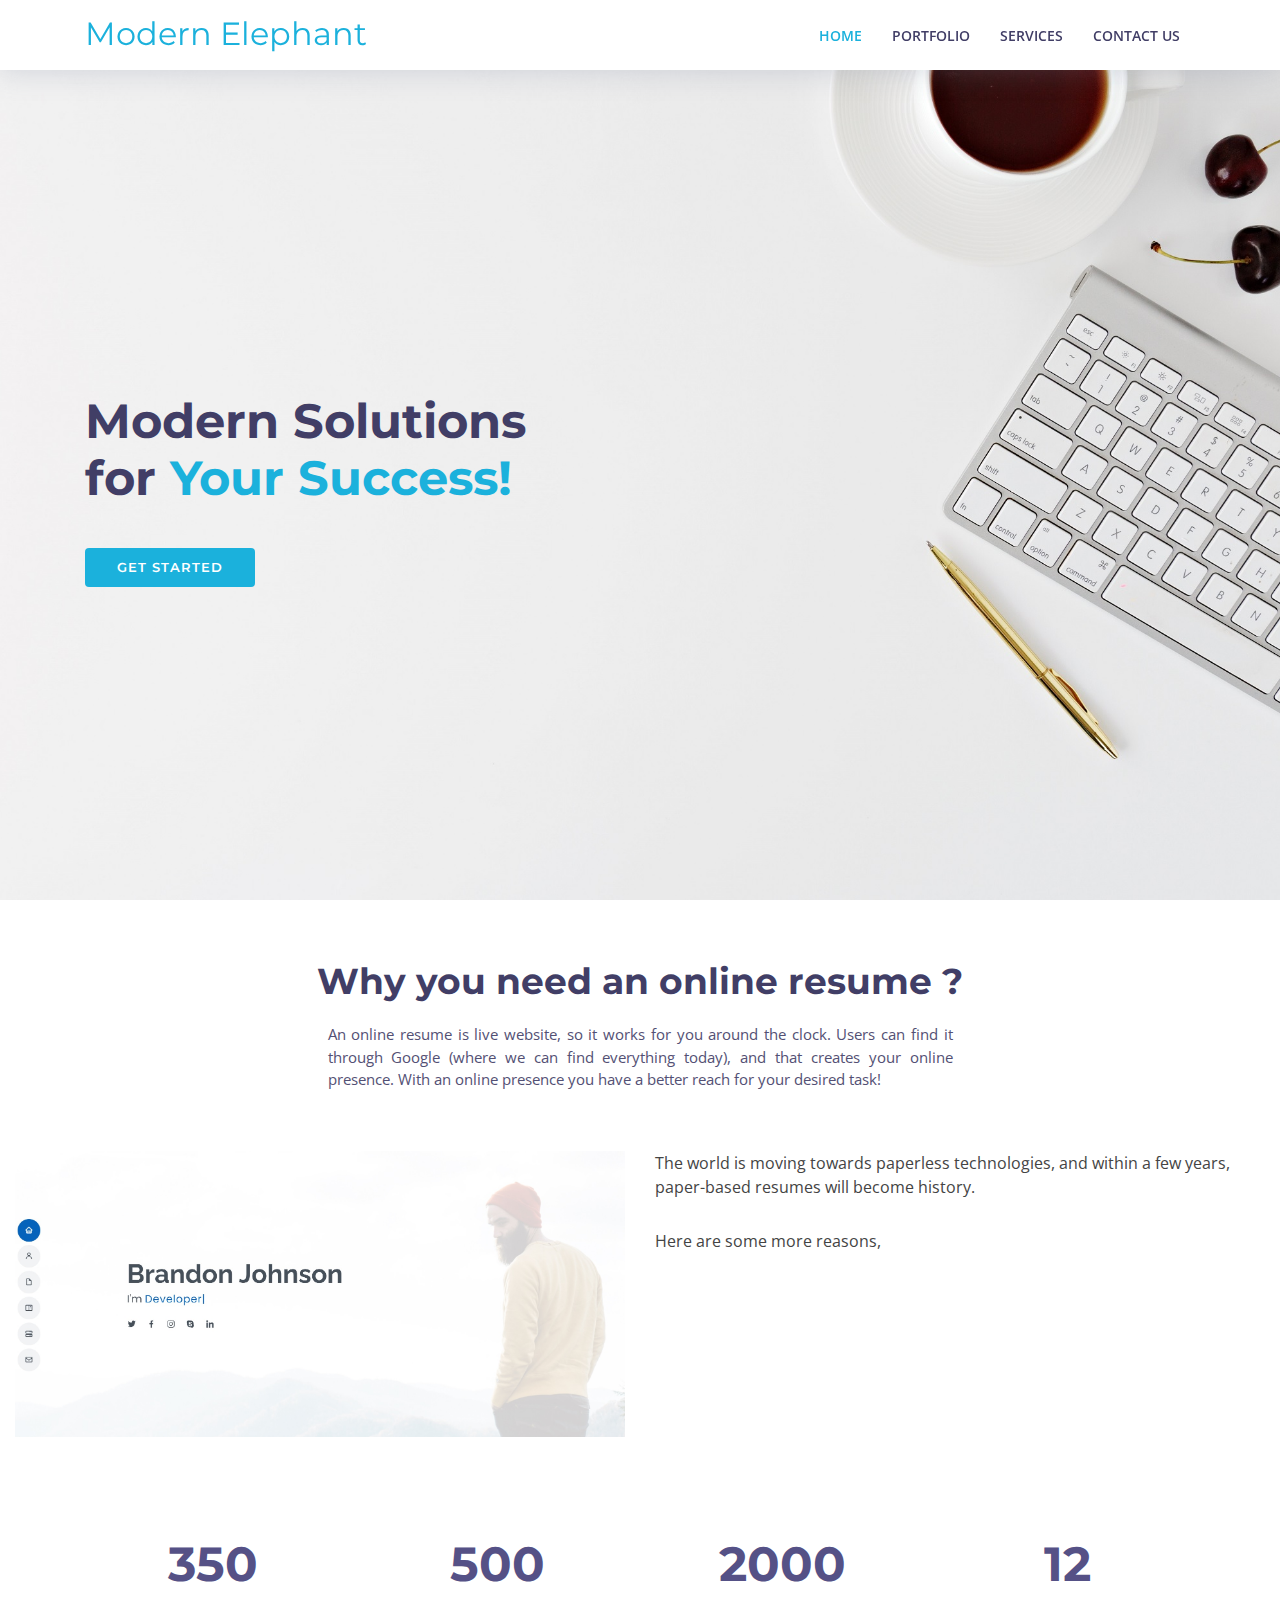
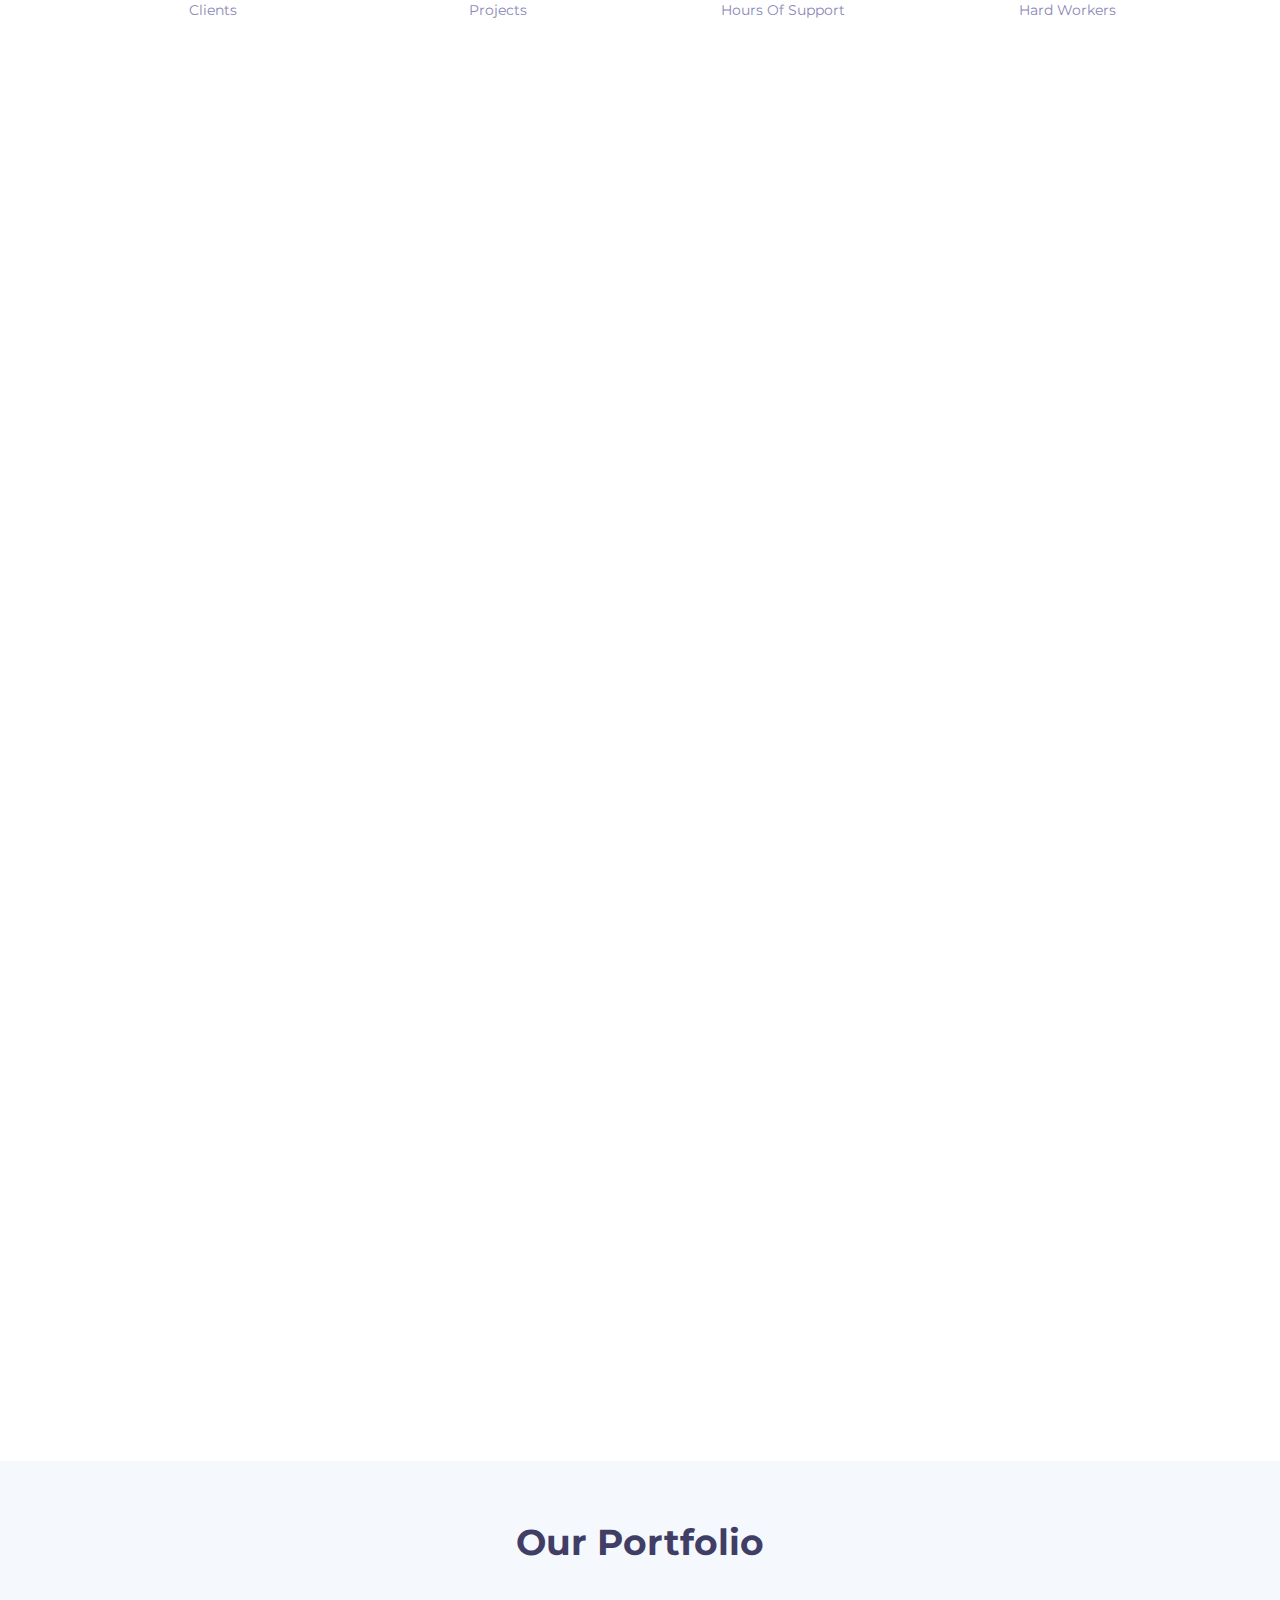
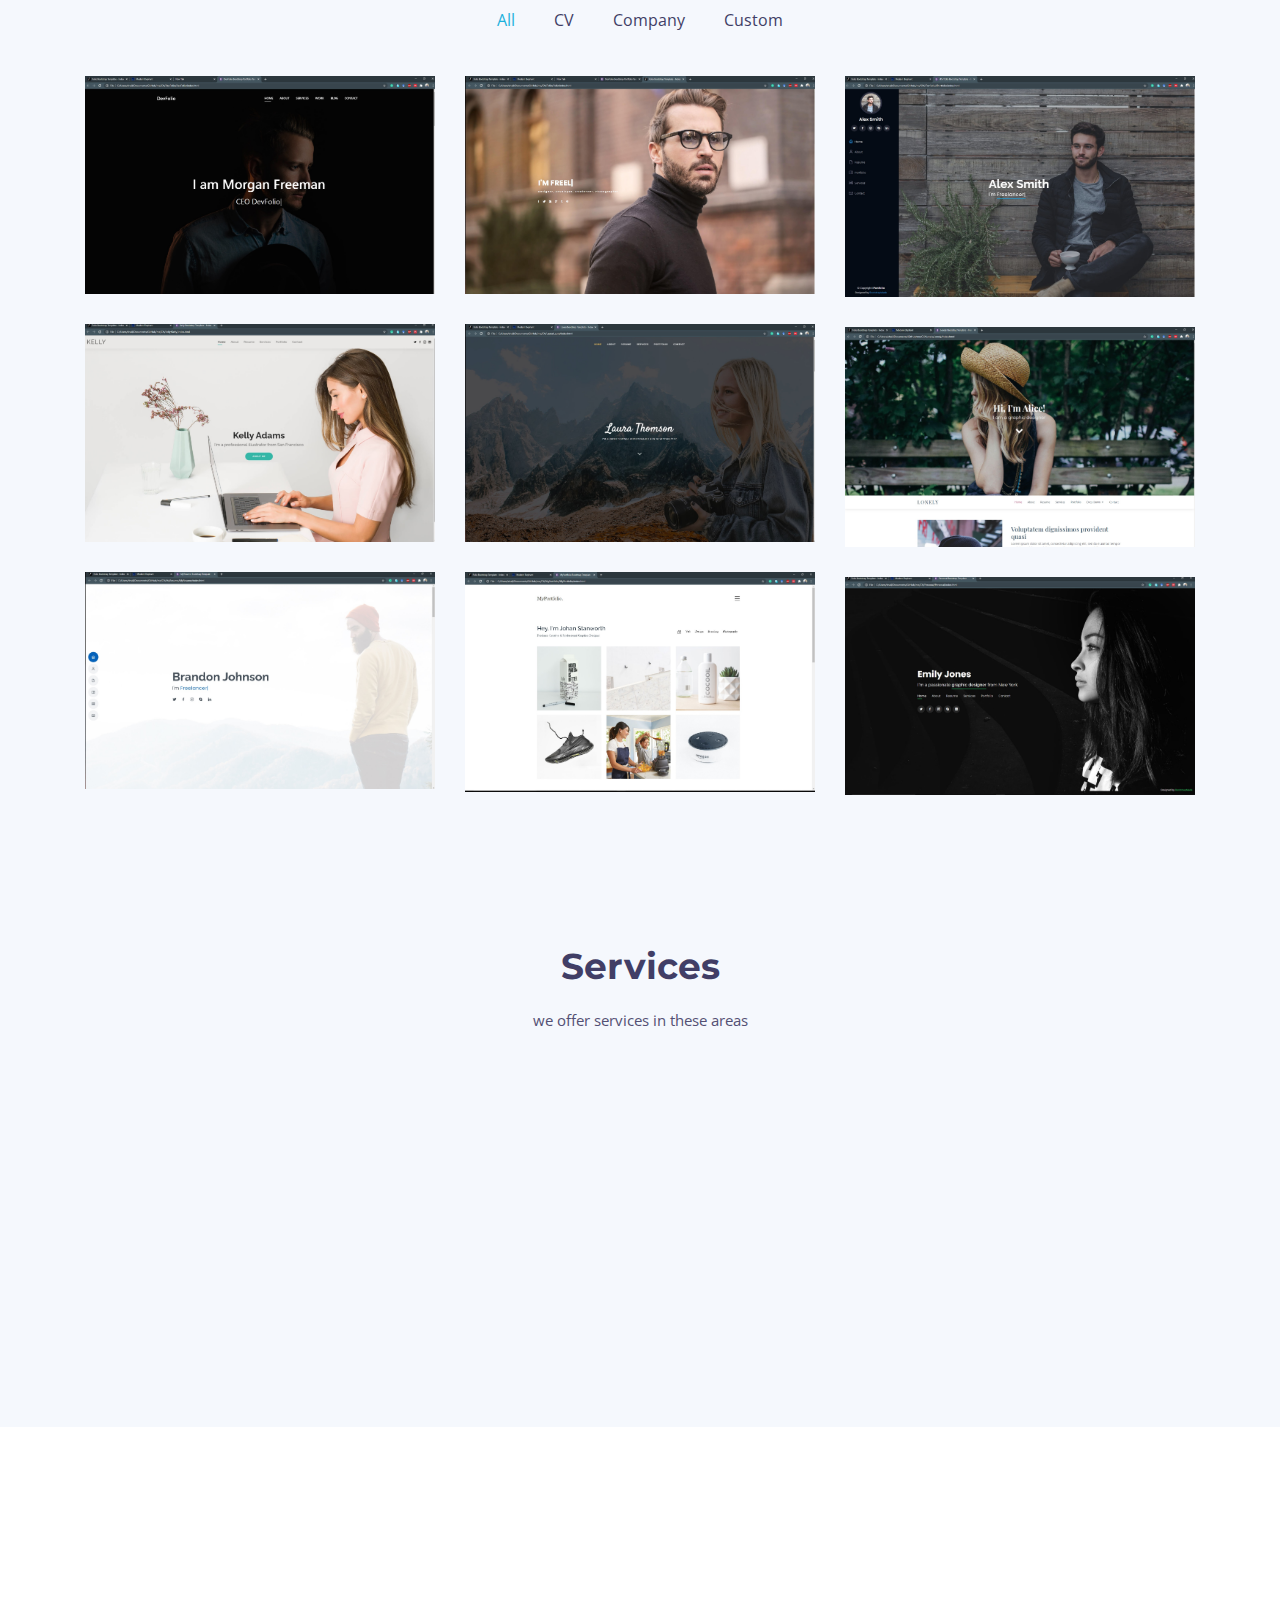
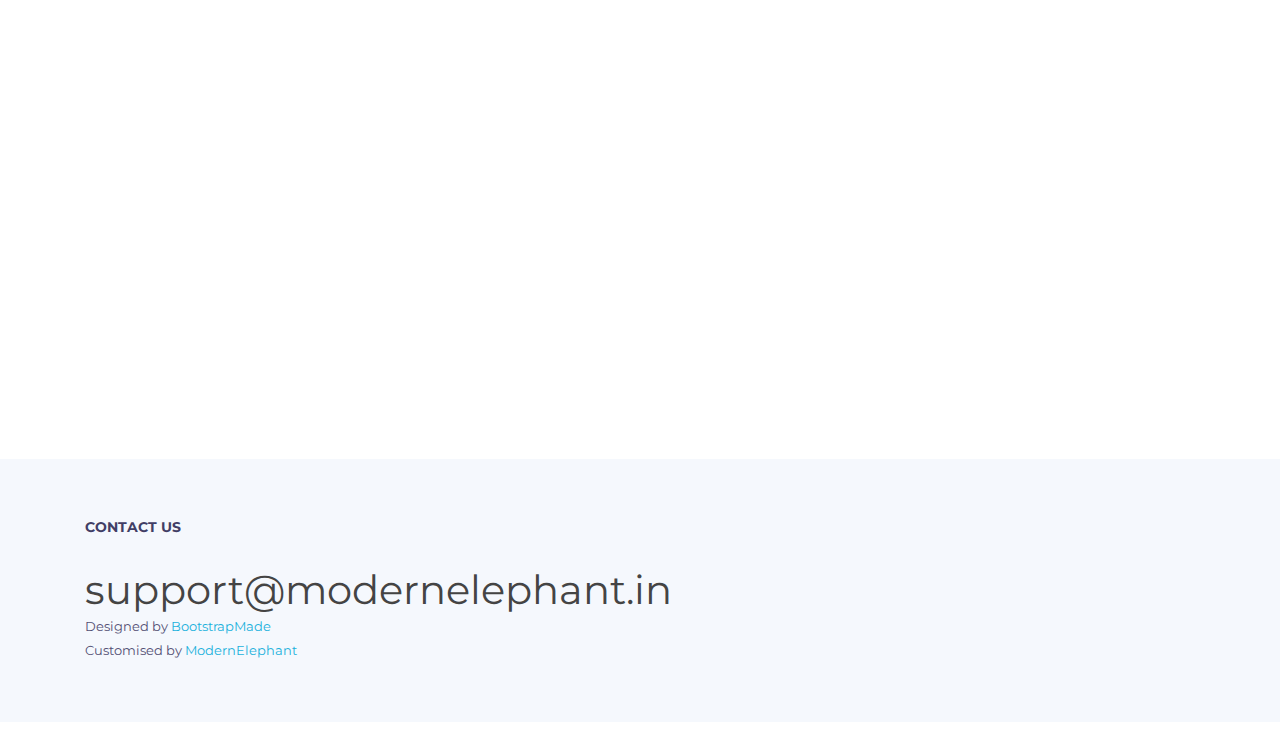
==== commit ed99c91d: "h" ====
--- a/index.html
+++ b/index.html
@@ -6,6 +6,8 @@
   <meta content="width=device-width, initial-scale=1.0" name="viewport">
 
   <title>Modern Elephant</title>
+  <meta name="google-site-verification" content="XUWd3ovZ9NJiPHVCwb95NlHHlLpHZOgUrIwDM222KwQ" />
+  
   <meta content="" name="descriptison">
   <meta content="" name="keywords">
 
@@ -227,7 +229,7 @@
 			<div class="popup">
 				<a class="close" href="#">&times;</a>
 				<div class="content">
-				<iframe src="https://docs.google.com/forms/d/e/1FAIpQLSccgZxCUjGTAJySWYunRSfeT5bYWUwJudqHVoC71GNN9CEX2Q/viewform?embedded=true" width="500" height="850" frameborder="0" marginheight="0" marginwidth="0">Loading…</iframe>
+				<iframe src="https://docs.google.com/forms/d/e/1FAIpQLSccgZxCUjGTAJySWYunRSfeT5bYWUwJudqHVoC71GNN9CEX2Q/viewform?embedded=true" width="600" height="700" frameborder="0" marginheight="0" marginwidth="0">Loading…</iframe>
 			</div>
 			</div>
 			</div>
@@ -892,7 +894,7 @@
                 <div class="footer-links">
 				-->
                   <h4>Contact Us</h4>
-                  <h1> spport@modernelephant.in
+                  <h1> support@modernelephant.in
                   </p>
 				  <!--
                 </div>
--- a/assets/css/style.css
+++ b/assets/css/style.css
@@ -1682,7 +1682,7 @@
   padding: 20px;
   background: #000;
   border-radius: 5px;
-  width: 30%;
+  width: 35%;
   position: relative;
   transition: all 5s ease-in-out;
 }
@@ -1694,7 +1694,7 @@
 }
 .popup .close {
   position: absolute;
-  top: 20px;
+  top: 50px;
   right: 30px;
   transition: all 200ms;
   font-size: 30px;
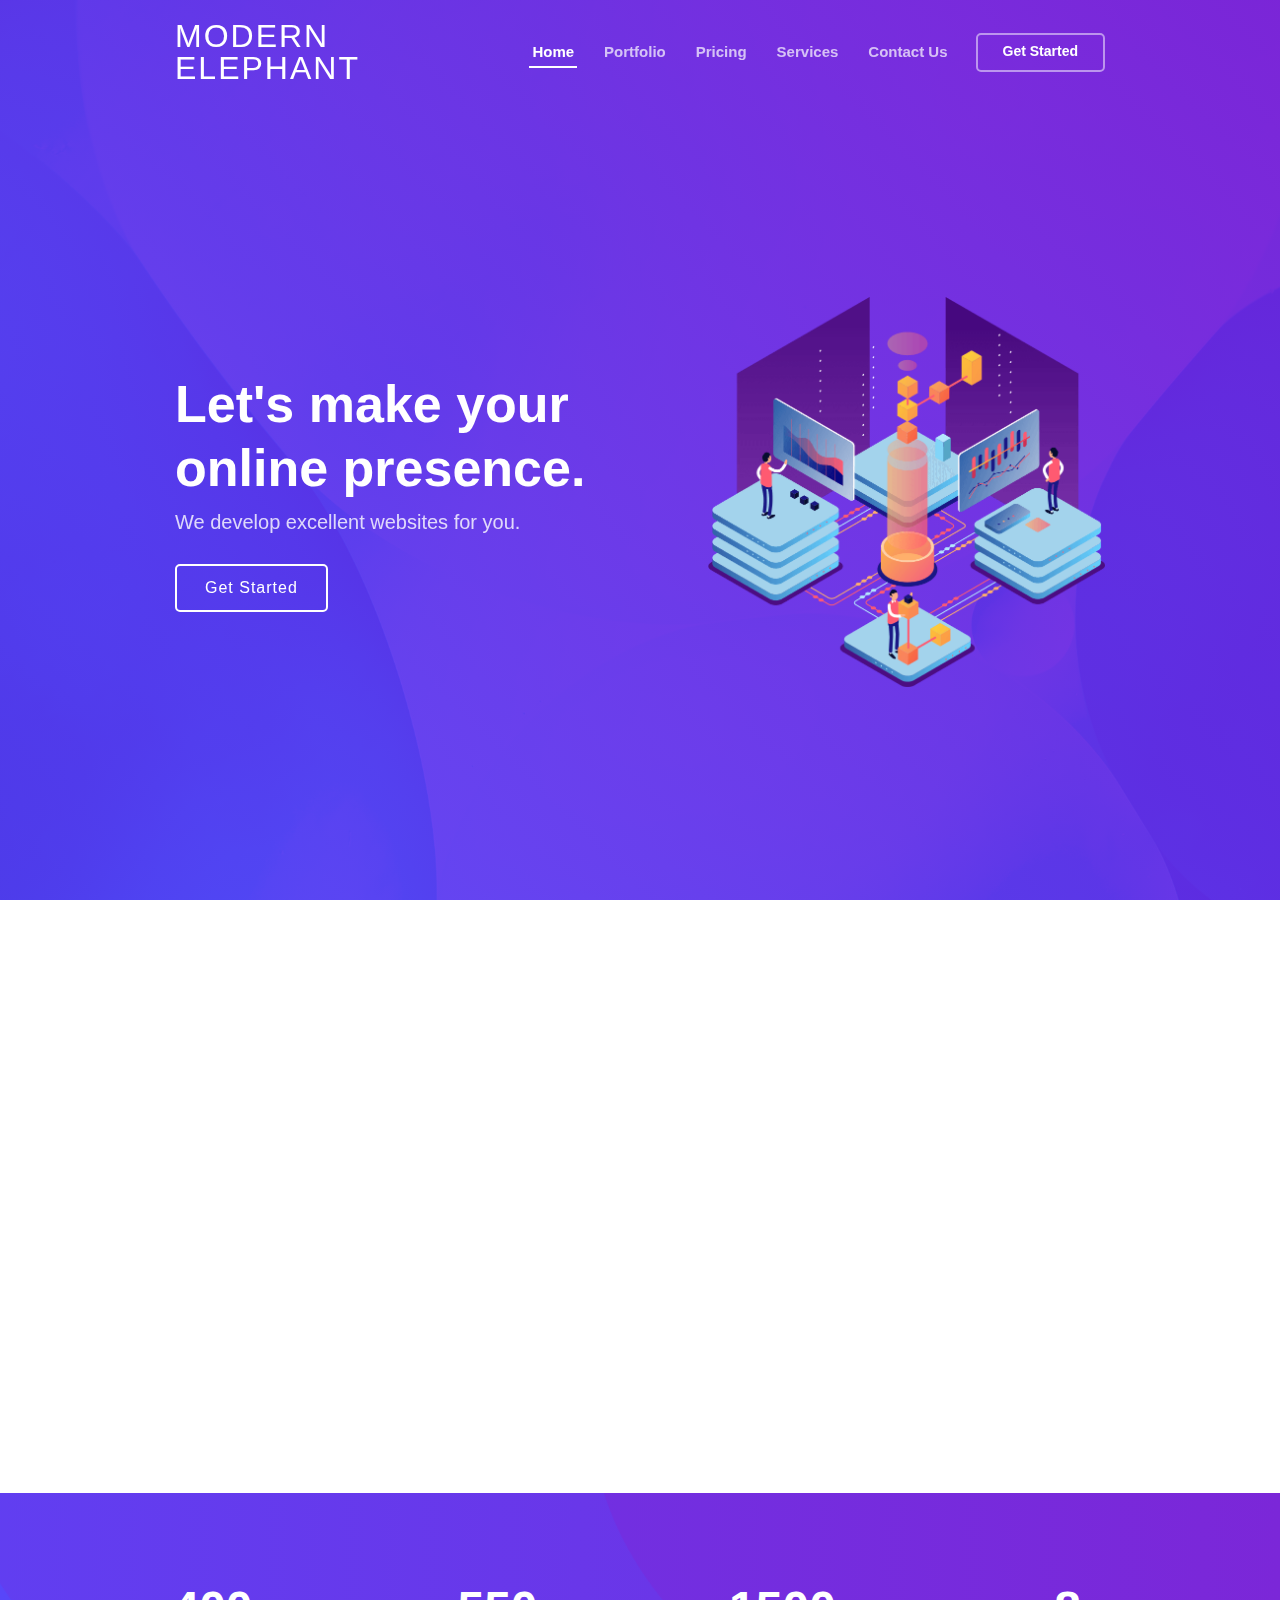
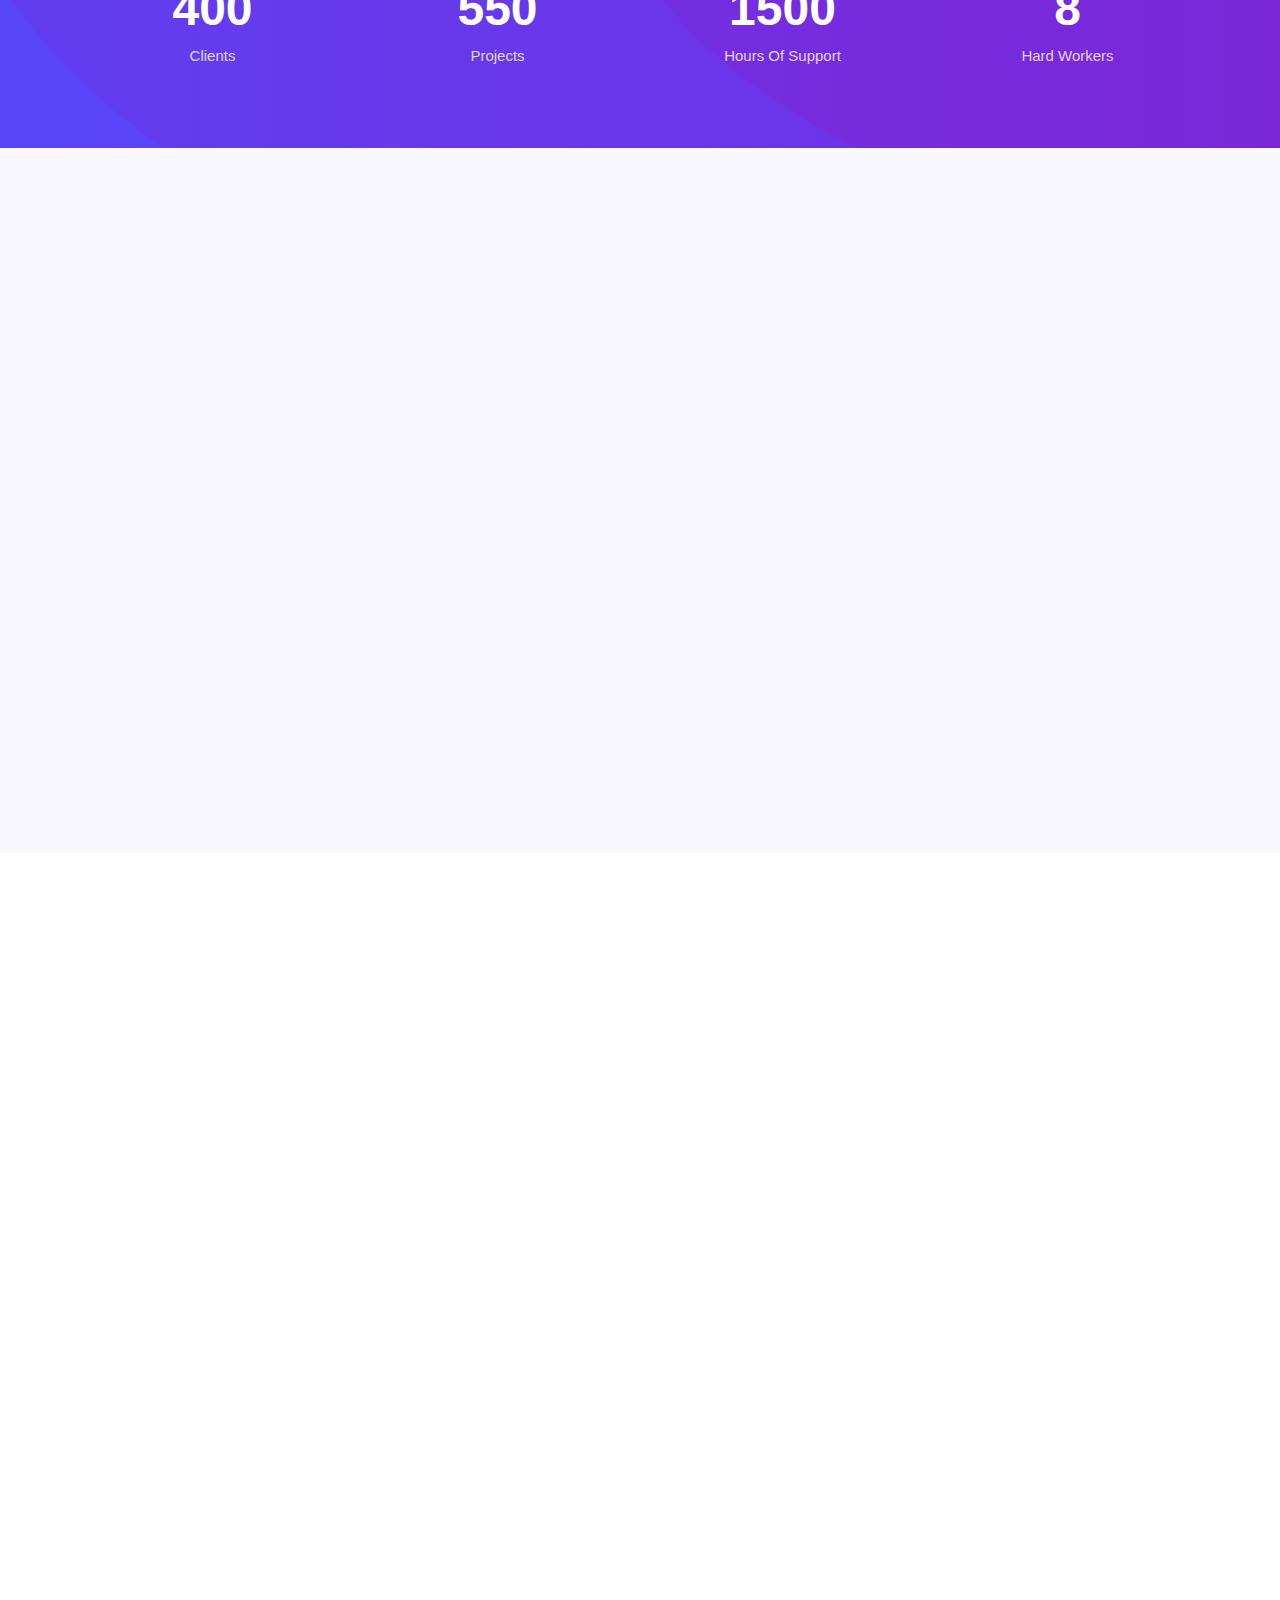
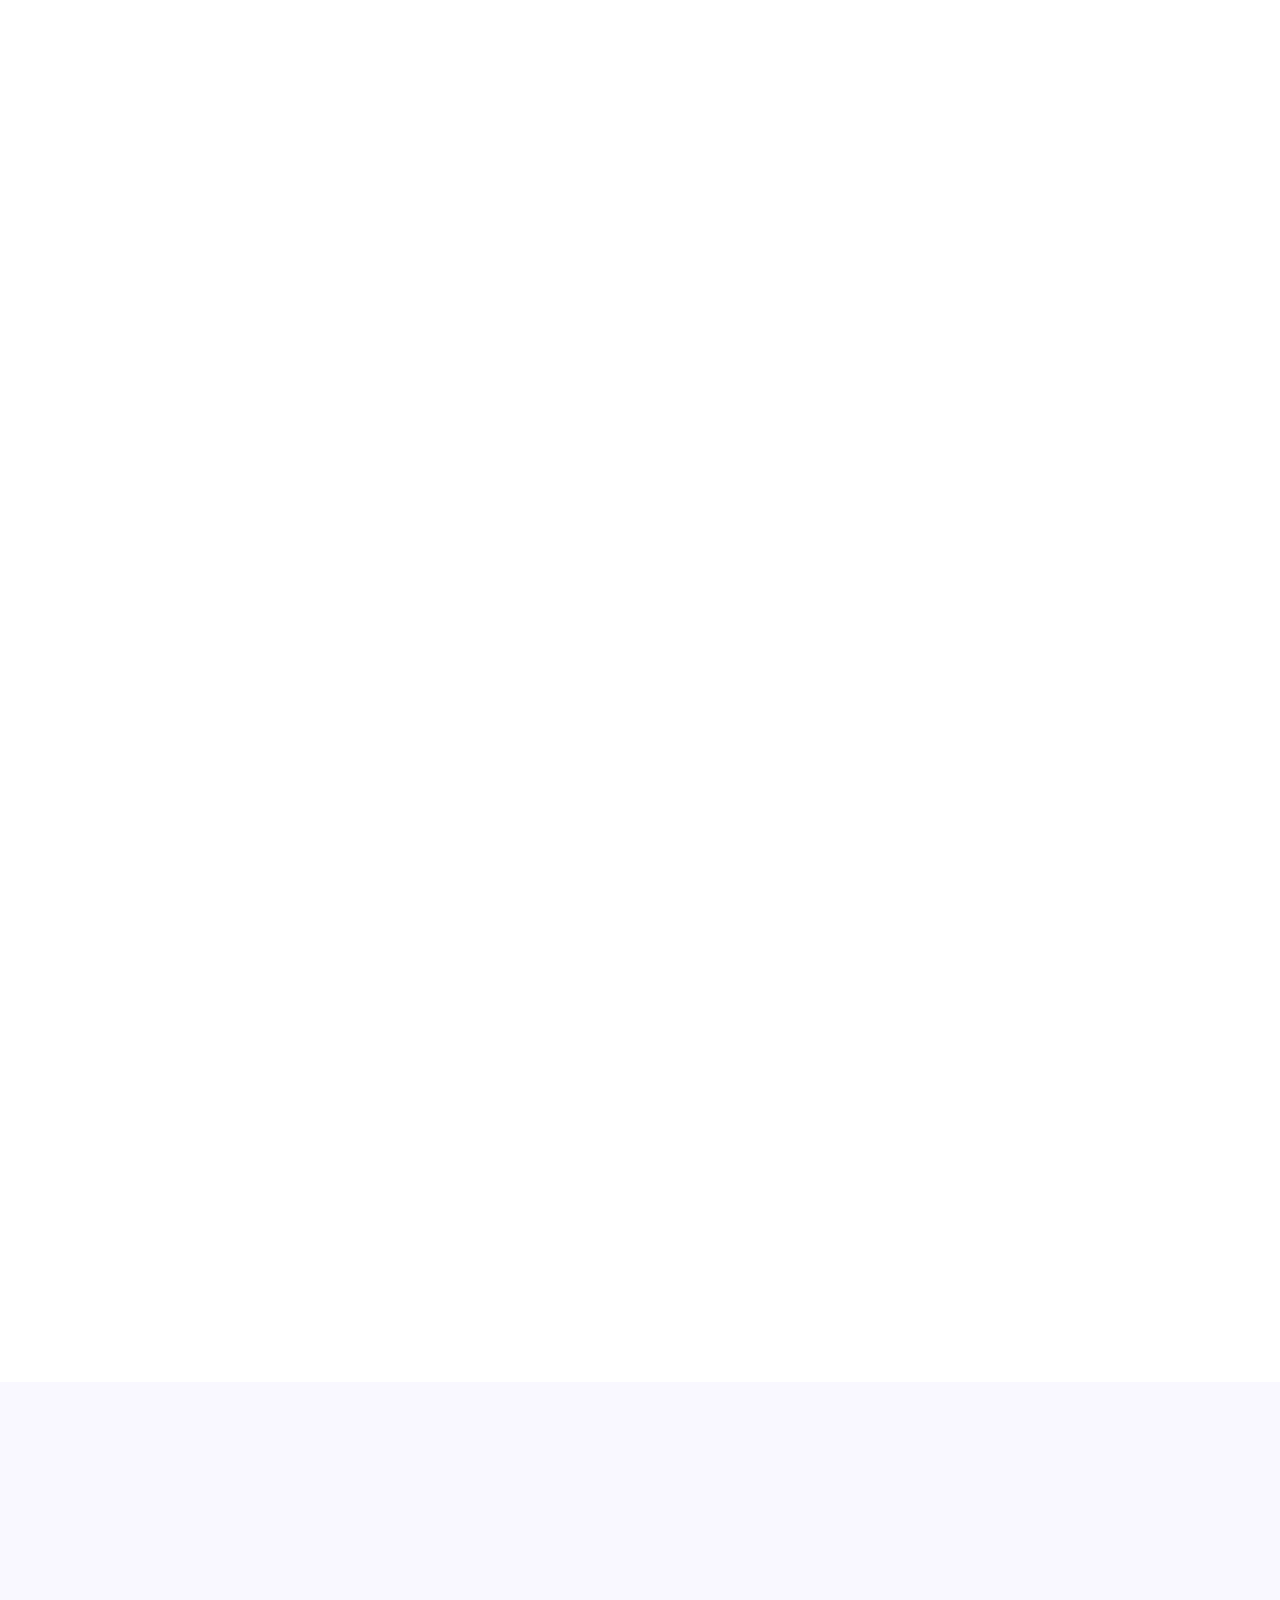
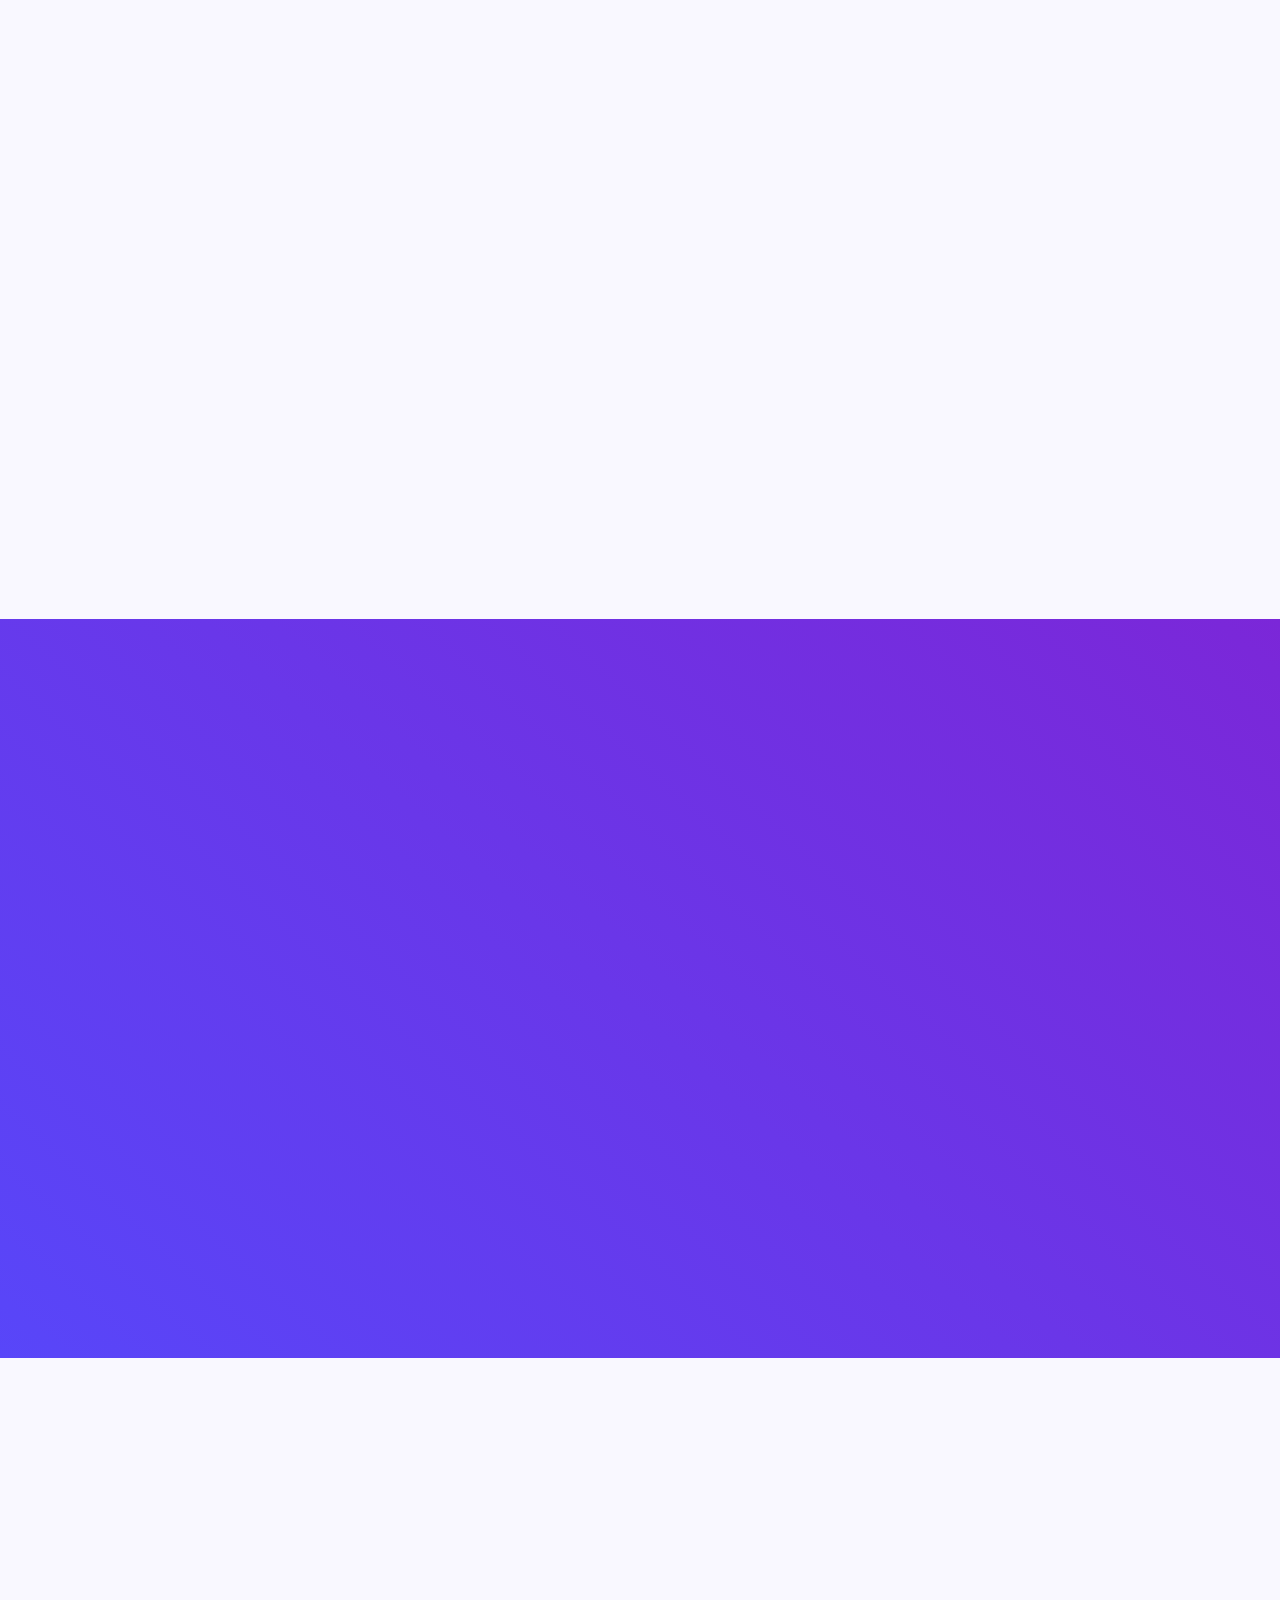
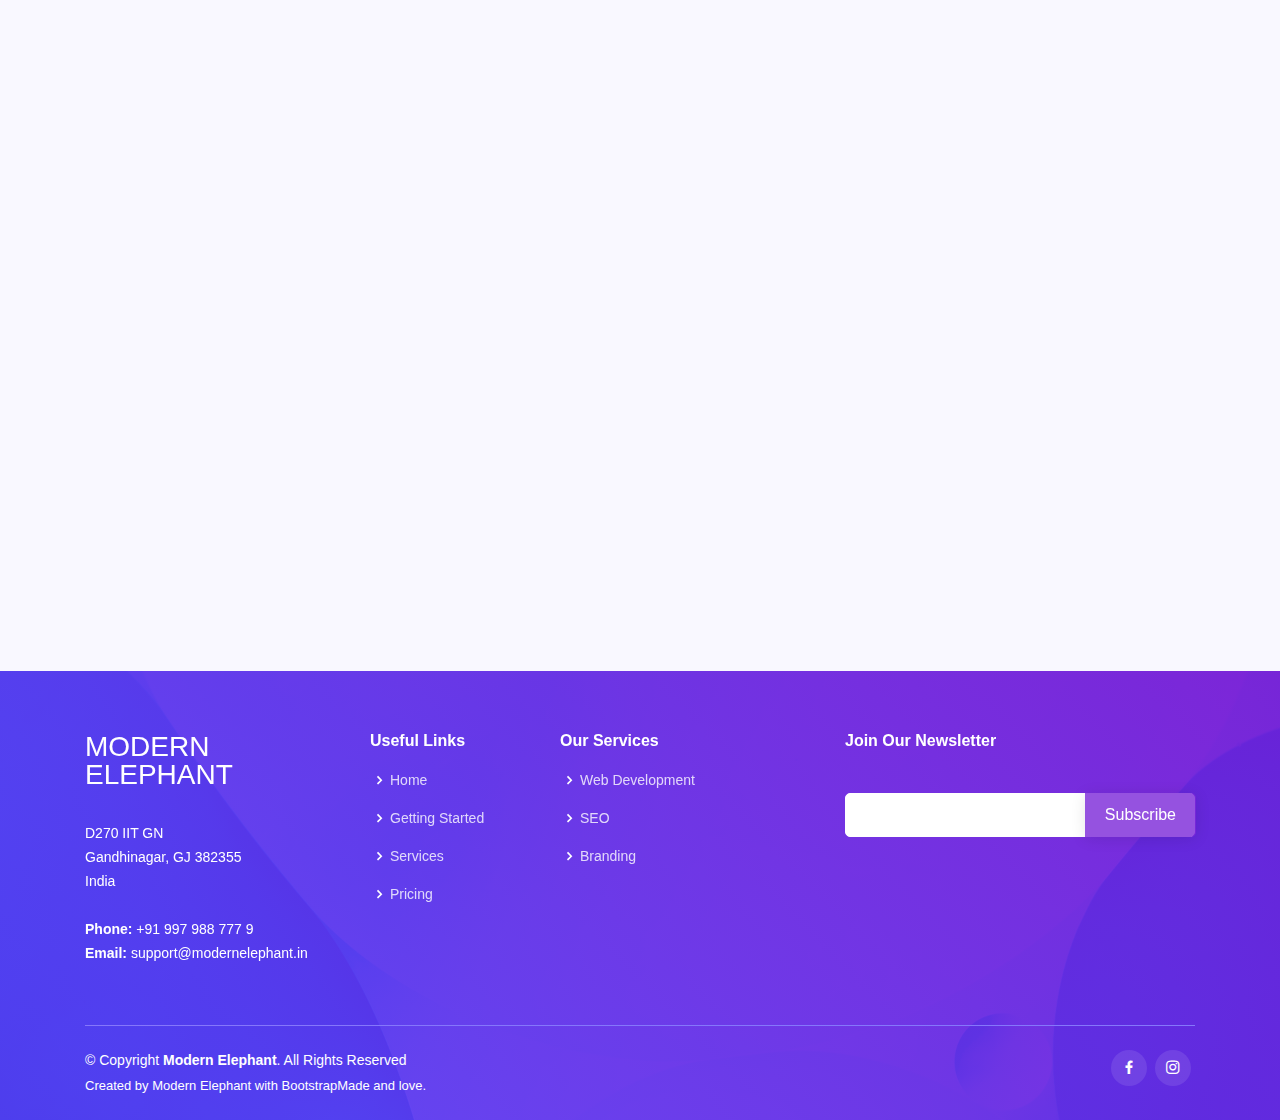
==== commit 4e050e36: "ME2" ====
--- a/index.html
+++ b/index.html
@@ -6,8 +6,6 @@
   <meta content="width=device-width, initial-scale=1.0" name="viewport">
 
   <title>Modern Elephant</title>
-  <meta name="google-site-verification" content="XUWd3ovZ9NJiPHVCwb95NlHHlLpHZOgUrIwDM222KwQ" />
-  
   <meta content="" name="descriptison">
   <meta content="" name="keywords">
 
@@ -16,24 +14,24 @@
   <link href="assets/img/apple-touch-icon.png" rel="apple-touch-icon">
 
   <!-- Google Fonts -->
-  <link 
-href="https://fonts.googleapis.com/css?family=Open+Sans:300,300i,400,400i,600,600i,700,700i|Montserrat:300,400,500,600,700" 
-rel="stylesheet">
-
+  <!--<link href="https://fonts.googleapis.com/css?family=Open+Sans:300,300i,400,400i,600,600i,700,700i|Roboto:300,300i,400,400i,500,500i,600,600i,700,700i|Poppins:300,300i,400,400i,500,500i,600,600i,700,700i" rel="stylesheet">-->
+  <link href="https://fonts.googleapis.com/css2?family=Montserrat&display=swap" rel="stylesheet">	
+	
+	
   <!-- Vendor CSS Files -->
   <link href="assets/vendor/bootstrap/css/bootstrap.min.css" rel="stylesheet">
-  <link href="assets/vendor/animate.css/animate.min.css" rel="stylesheet">
-  <link href="assets/vendor/font-awesome/css/font-awesome.min.css" rel="stylesheet">
-  <link href="assets/vendor/ionicons/css/ionicons.min.css" rel="stylesheet">
+  <link href="assets/vendor/icofont/icofont.min.css" rel="stylesheet">
+  <link href="assets/vendor/boxicons/css/boxicons.min.css" rel="stylesheet">
+  <link href="assets/vendor/owl.carousel/assets/owl.carousel.min.css" rel="stylesheet">
   <link href="assets/vendor/venobox/venobox.css" rel="stylesheet">
-  <link href="assets/vendor/owl.carousel/assets/owl.carousel.min.css" rel="stylesheet">
+  <link href="assets/vendor/aos/aos.css" rel="stylesheet">
 
   <!-- Template Main CSS File -->
   <link href="assets/css/style.css" rel="stylesheet">
 
   <!-- =======================================================
-  * Template Name: Rapid - v2.1.0
-  * Template URL: https://bootstrapmade.com/rapid-multipurpose-bootstrap-business-template/
+  * Template Name: Techie - v2.1.0
+  * Template URL: https://bootstrapmade.com/techie-free-skin-bootstrap-3/
   * Author: BootstrapMade.com
   * License: https://bootstrapmade.com/license/
   ======================================================== -->
@@ -42,187 +40,203 @@
 <body>
 
   <!-- ======= Header ======= -->
-  <header id="header" class="header-inner-pages">
-
-    <div id="topbar">
+  <header id="header" class="fixed-top ">
+    <div class="container-fluid">
+
+      <div class="row justify-content-center">
+        <div class="col-xl-9 d-flex align-items-center">
+          <h1 class="logo mr-auto"><a href="index.html">Modern Elephant</a></h1>
+          <!-- Uncomment below if you prefer to use an image logo -->
+          <!-- <a href="index.html" class="logo mr-auto"><img src="assets/img/logo.png" alt="" class="img-fluid"></a>-->
+
+          <nav class="nav-menu d-none d-lg-block">
+            <ul>
+              <li class="active"><a href="index.html">Home</a></li>
+              <li><a href="#portfolio">Portfolio</a></li>
+			  <li><a href="#pricing">Pricing</a></li>
+		      <li><a href="#services">Services</a></li>
+              <li><a href="#footer">Contact Us</a></li>
+            </ul>
+          </nav><!-- .nav-menu -->
+
+          <a href="#features" class="get-started-btn scrollto">Get Started</a>
+        </div>
+      </div>
+
+    </div>
+  </header><!-- End Header -->
+
+  <!-- ======= Hero Section ======= -->
+  <section id="hero" class="d-flex align-items-center">
+
+    <div class="container-fluid" data-aos="fade-up">
+      <div class="row justify-content-center">
+        <div class="col-xl-5 col-lg-6 pt-3 pt-lg-0 order-2 order-lg-1 d-flex flex-column justify-content-center">
+          <h1>Let's make your online presence. </h1>
+          <h2>We develop excellent websites for you.</h2>
+          <div><a href="#features" class="btn-get-started scrollto">Get Started</a></div>
+        </div>
+        <div class="col-xl-4 col-lg-6 order-1 order-lg-2 hero-img" data-aos="zoom-in" data-aos-delay="150">
+          <img src="assets/img/hero-img.png" class="img-fluid animated" alt="">
+        </div>
+      </div>
+    </div>
+
+  </section><!-- End Hero -->
+
+  <main id="main">
+
+    <!-- ======= About Section ======= -->
+    <section id="about" class="about">
       <div class="container">
-        <div class="social-links">
-          <a href="#" class="twitter"><i class="fa fa-twitter"></i></a>
-          <a href="#" class="facebook"><i class="fa fa-facebook"></i></a>
-          <a href="#" class="linkedin"><i class="fa fa-linkedin"></i></a>
-          <a href="#" class="instagram"><i class="fa fa-instagram"></i></a>
-        </div>
-      </div>
-    </div>
-
-    <div class="container">
-
-      <div class="logo float-left">
-        <!-- Uncomment below if you prefer to use an image logo -->
-        <h2 class="text-light"><a href="index.html" class="scrollto"><span>Modern Elephant</span></a></h2>
-        <!--<a href="index.html" class="scrollto"><img src="assets/img/logo.png" alt="" class="img-fluid"></a> -->
-      </div>
-
-      <nav class="main-nav float-right d-none d-lg-block">
-        <ul>
-          <li class="active"><a href="index.html">Home</a></li>
-		  <li><a href="#portfolio">Portfolio</a></li>
-		  <li><a href="#services">Services</a></li>
-          <li><a href="#footer">Contact Us</a></li>
-       
-      </nav><!-- .main-nav -->
-
-    </div>
-  </header><!-- #header -->
-
-  <!-- ======= Hero Section ======= -->
-  <section id="hero" class="clearfix">
-    <div class="container d-flex h-100">
-      <div class="row justify-content-center align-self-center">
-        <div class="col-md-6 intro-info order-md-first order-last">
-          <h2>Modern Solutions for <span> Your Success!</span></h2>
-          <div>
-            <a href="#call-to-action" class="btn-get-started scrollto">Get Started</a>
-          </div>
-        </div>
-
-        <div class="col-md-6 intro-img order-md-last order-first">
-          <!--<img src="assets/img/logo.png" alt="" class="img-fluid">-->
-        </div>
-      </div>
-
-    </div>
-  </section><!-- End Hero -->
-
-  <main id="main">
-  
-  <!-- ======= Why Us Section ======= -->
-    <section id="why-us" class="why-us">
-      <div class="container-fluid">
-
-        <header class="section-header">
-          <h3>Why you need an online resume ?</h3>
-          <p style="text-align: justify;">An online resume is live website, so it works for you around the clock. Users can 
-find it through Google (where we can find everything today), and that creates your online presence. With an online 
-presence you have a better reach for your desired task!</p>
-        </header>
 
         <div class="row">
-
-          <div class="col-lg-6">
-            <div class="why-us-img">
-              <img src="assets/img/why-us.jpg" alt="" class="img-fluid">
-            </div>
-          </div>
-
-          <div class="col-lg-6">
-            <div class="why-us-content">
-              <p>The world is moving towards paperless technologies, and within a few years, paper-based resumes will become 
-history.</p>
-              <p>
-			  Here are some more reasons,
-               </p>
-
-              <div class="features wow bounceInUp clearfix">
-                <i class="fa fa-diamond" style="color: #f058dc;"></i>
-                <h4>It makes you best among the rest</h4>
-                <p>It is visually different and provides you an extra edge.</p>
-              </div>
-
-              <div class="features wow bounceInUp clearfix">
-                <i class="fa fa-object-group" style="color: #ffb774;"></i>
-                <h4>Digital Marketing</h4>
-                <p>The most efficient way to reach your audience</p>
-              </div>
-
-              
-
-            </div>
-
-          </div>
-
-        </div>
-
-      </div>
-
-
+          <div class="col-lg-6 order-1 order-lg-2" data-aos="zoom-in" data-aos-delay="150">
+            <img src="assets/img/about.jpg" class="img-fluid" alt="">
+          </div>
+          <div class="col-lg-6 pt-4 pt-lg-0 order-2 order-lg-1 content" data-aos="fade-right">
+            <h4>Why you need an online resume ?</h4>
+            <p style="text-align: justify;">
+              An online resume is live website, so it works for you around the clock. Users can 
+				find it through Google (where we can find everything today), and that creates your online presence. With an online 
+				presence you have a better reach for your desired task!
+            </p>
+            <ul>
+              <li><i class="icofont-check-circled"></i> It makes you best among the rest</li>
+              <li><i class="icofont-check-circled"></i> It is visually different and provides you an extra edge.</li>
+              <li><i class="icofont-check-circled"></i> Digital Marketing: An efficient way to  your audience. </li>
+            </ul>
+			<p style="text-align: justify;">
+              The world is moving towards paperless technologies, and within a few years, paper-based resumes will become history.
+            </p>
+          </div>
+        </div>
+
+      </div>
+    </section><!-- End About Section -->
+
+    <!-- ======= Counts Section ======= -->
+    <section id="counts" class="counts">
       <div class="container">
-	  
+
         <div class="row counters">
-			
-			
+
           <div class="col-lg-3 col-6 text-center">
-            <span data-toggle="counter-up">350</span>
+            <span data-toggle="counter-up">400</span>
             <p>Clients</p>
           </div>
 
           <div class="col-lg-3 col-6 text-center">
-            <span data-toggle="counter-up">500</span>
+            <span data-toggle="counter-up">550</span>
             <p>Projects</p>
           </div>
 
           <div class="col-lg-3 col-6 text-center">
-            <span data-toggle="counter-up">2000</span>
+            <span data-toggle="counter-up">1500</span>
             <p>Hours Of Support</p>
           </div>
 
           <div class="col-lg-3 col-6 text-center">
-            <span data-toggle="counter-up">12</span>
+            <span data-toggle="counter-up">8</span>
             <p>Hard Workers</p>
           </div>
 
         </div>
 
       </div>
-    </section><!-- End Why Us Section -->
-
-   
-
-    
-
-    
-
-    <!-- ======= Call To Action Section ======= -->
-    <section id="call-to-action" class="call-to-action wow fadeInUp">
-      <div class="container">
+    </section><!-- End Counts Section -->
+
+    <!-- ======= Services Section ======= -->
+    <section id="services" class="services section-bg">
+      <div class="container" data-aos="fade-up">
+
+        <div class="section-title">
+          <h2>Services</h2>
+          <p>we offer services in these areas</p>
+        </div>
+
         <div class="row">
-          <div class="col-lg-9 text-center text-lg-left">
-            <h3 class="cta-title">Let's make your excellent website  </h3>
-             </div>
-          <div class="col-lg-3 cta-btn-container text-center">
-            <a class="cta-btn align-middle" href="#features">Just follow below listed steps</a>
-          </div>
-        </div>
-
-      </div>
-    </section><!--  End Call To Action Section -->
+          <div class="col-lg-4 col-md-6 d-flex align-items-stretch" data-aos="zoom-in" data-aos-delay="100">
+            <div class="icon-box iconbox-blue">
+              <div class="icon">
+                <svg width="100" height="100" viewBox="0 0 600 600" xmlns="http://www.w3.org/2000/svg">
+                  <path stroke="none" stroke-width="0" fill="#f5f5f5" d="M300,521.0016835830174C376.1290562159157,517.8887921683347,466.0731472004068,529.7835943286574,510.70327084640275,468.03025145048787C554.3714126377745,407.6079735673963,508.03601936045806,328.9844924480964,491.2728898941984,256.3432110539036C474.5976632858925,184.082847569629,479.9380746630129,96.60480741107993,416.23090153303,58.64404602377083C348.86323505073057,18.502131276798302,261.93793281208167,40.57373210992963,193.5410806939664,78.93577620505333C130.42746243093433,114.334589627462,98.30271207620316,179.96522072025542,76.75703585869454,249.04625023123273C51.97151888228291,328.5150500222984,13.704378332031375,421.85034740162234,66.52175969318436,486.19268352777647C119.04800174914682,550.1803526380478,217.28368757567262,524.383925680826,300,521.0016835830174"></path>
+                </svg>
+                <i class="bx bxl-dribbble"></i>
+              </div>
+              <h4><a href="">Web Design</a></h4>
+              <p style="text-align: justify;">We develop highly customisable websites for every kind of user at affordable rates. Including wordpress, magento, static html and etc.</p>
+            </div>
+          </div>
+
+          <div class="col-lg-4 col-md-6 d-flex align-items-stretch mt-4 mt-md-0" data-aos="zoom-in" data-aos-delay="200">
+            <div class="icon-box iconbox-orange ">
+              <div class="icon">
+                <svg width="100" height="100" viewBox="0 0 600 600" xmlns="http://www.w3.org/2000/svg">
+                  <path stroke="none" stroke-width="0" fill="#f5f5f5" d="M300,582.0697525312426C382.5290701553225,586.8405444964366,449.9789794690241,525.3245884688669,502.5850820975895,461.55621195738473C556.606425686781,396.0723002908107,615.8543463187945,314.28637112970534,586.6730223649479,234.56875336149918C558.9533121215079,158.8439757836574,454.9685369536778,164.00468322053177,381.49747125262974,130.76875717737553C312.15926192815925,99.40240125094834,248.97055460311594,18.661163978235184,179.8680185752513,50.54337015887873C110.5421016452524,82.52863877960104,119.82277516462835,180.83849132639028,109.12597500060166,256.43424936330496C100.08760227029461,320.3096726198365,92.17705696193138,384.0621239912766,124.79988738764834,439.7174275375508C164.83382741302287,508.01625554203684,220.96474134820875,577.5009287672846,300,582.0697525312426"></path>
+                </svg>
+                <i class="bx bx-file"></i>
+              </div>
+              <h4><a href="">SEO</a></h4>
+              <p style="text-align: justify;">We make sure your excellent website is top on google search. </p>
+            </div>
+          </div>
+
+          <div class="col-lg-4 col-md-6 d-flex align-items-stretch mt-4 mt-lg-0" data-aos="zoom-in" data-aos-delay="300">
+            <div class="icon-box iconbox-pink">
+              <div class="icon">
+                <svg width="100" height="100" viewBox="0 0 600 600" xmlns="http://www.w3.org/2000/svg">
+                  <path stroke="none" stroke-width="0" fill="#f5f5f5" d="M300,541.5067337569781C382.14930387511276,545.0595476570109,479.8736841581634,548.3450877840088,526.4010558755058,480.5488172755941C571.5218469581645,414.80211281144784,517.5187510058486,332.0715597781072,496.52539010469104,255.14436215662573C477.37192572678356,184.95920475031193,473.57363656557914,105.61284051026155,413.0603344069578,65.22779650032875C343.27470386102294,18.654635553484475,251.2091493199835,5.337323636656869,175.0934190732945,40.62881213300186C97.87086631185822,76.43348514350839,51.98124368387456,156.15599469081315,36.44837278890362,239.84606092416172C21.716077023791087,319.22268207091537,43.775223500013084,401.1760424656574,96.891909868211,461.97329694683043C147.22146801428983,519.5804099606455,223.5754009179313,538.201503339737,300,541.5067337569781"></path>
+                </svg>
+                <i class="bx bx-tachometer"></i>
+              </div>
+              <h4><a href="">Branding</a></h4>
+              <p style="text-align: justify;">We make sure that your brand connects with people, starting from logo designs to 
+				 customised printing solutions.</p>
+            </div>
+          </div>
+
+        </div>
+
+      </div>
+    </section><!-- End Services Section -->
 
     <!-- ======= Features Section ======= -->
     <section id="features" class="features">
-      <div class="container">
-
-        <div class="row feature-item">
-          <div class="col-lg-6 wow fadeInUp">
-            <img src="assets/img/features-1.svg" class="img-fluid" alt="">
-          </div>
-          <div class="col-lg-6 wow fadeInUp pt-5 pt-lg-0">
-            <h1>Select your favourite template from our portfolio section.</h1>
-			
-			
-            
-
-
-          </div>
-        </div>
-
-        <div class="row feature-item mt-5 pt-5">
-          <div class="col-lg-6 wow fadeInUp order-1 order-lg-2">
-            <img src="assets/img/features-2.svg" class="img-fluid" alt="">
-          </div>
-
-          <div class="col-lg-6 wow fadeInUp pt-4 pt-lg-0 order-2 order-lg-1">
-            <h1>Please fill out form,</h1>
-			<div class="bos">
+      <div class="container" data-aos="fade-up">
+
+        <div class="section-title">
+          <h2>Get Started</h2>
+          <p>Let's create your amazing website. Just follow these simple steps.</p>
+        </div>
+
+        <div class="row">
+          <div class="col-lg-6 order-2 order-lg-1 d-flex flex-column align-items-lg-center">
+            <div class="icon-box mt-5 mt-lg-0" data-aos="fade-up" data-aos-delay="100">
+              <i class="bx bx-images"></i>
+              <h4>1.  Select your favourite template from our  <a href="#portfolio">portfolio</a> section.</h4>
+              <p>we have amazing template for every user.</p>
+            </div>
+            <div class="icon-box mt-5" data-aos="fade-up" data-aos-delay="300">
+              <i class="bx bx-receipt"></i>
+              <h4>2. Fillout form</h4>
+              <p>Tell us, which template you liked and then we will make it for you.We use google forms for better security.</p>
+            </div>
+            <div class="icon-box mt-5" data-aos="fade-up" data-aos-delay="400">
+              <i class="bx bx-shield"></i>
+              <h4>We will contact you through email for further customization. </h4>
+              <p>let's create internet a beautiful place.</p>
+            </div>
+          </div>
+          <div class="image col-lg-6 order-1 order-lg-2 " data-aos="zoom-in" data-aos-delay="100">
+            <img src="assets/img/features.svg" alt="" class="img-fluid">
+          </div>
+		  
+		  
+		
+
+      </div>
+	  <div class="bos">
 			<a class="button" href="#popup1">click to fill form</a>
 			</div>
 			<div id="popup1" class="overlay">
@@ -232,43 +246,98 @@
 				<iframe src="https://docs.google.com/forms/d/e/1FAIpQLSccgZxCUjGTAJySWYunRSfeT5bYWUwJudqHVoC71GNN9CEX2Q/viewform?embedded=true" width="600" height="700" frameborder="0" marginheight="0" marginwidth="0">Loading…</iframe>
 			</div>
 			</div>
-			</div>
-
-			<h1>and that's it. Your job is done!</h1>
-			<br>
-			<h2>We will reach out to you from email.</h2>
-			
-			<br>
-			<h2>Confused, email us at support@modernelephant.in</h2>
-            
-          </div>
-
-        </div>
-
-      </div>
+        </div>
     </section><!-- End Features Section -->
 
-    <!-- ======= Portfolio Section ======= -->
-    <section id="portfolio" class="portfolio section-bg">
+    <!-- ======= Testimonials Section ======= 
+    <section id="testimonials" class="testimonials section-bg">
+      <div class="container" data-aos="fade-up">
+
+        <div class="section-title">
+          <h2>Testimonials</h2>
+          <p>Magnam dolores commodi suscipit. Necessitatibus eius consequatur ex aliquid fuga eum quidem. Sit sint consectetur velit. Quisquam quos quisquam cupiditate. Et nemo qui impedit suscipit alias ea. Quia fugiat sit in iste officiis commodi quidem hic quas.</p>
+        </div>
+
+        <div class="owl-carousel testimonials-carousel">
+
+          <div class="testimonial-item">
+            <p>
+              <i class="bx bxs-quote-alt-left quote-icon-left"></i>
+              Proin iaculis purus consequat sem cure digni ssim donec porttitora entum suscipit rhoncus. Accusantium quam, ultricies eget id, aliquam eget nibh et. Maecen aliquam, risus at semper.
+              <i class="bx bxs-quote-alt-right quote-icon-right"></i>
+            </p>
+            <img src="assets/img/testimonials/testimonials-1.jpg" class="testimonial-img" alt="">
+            <h3>Saul Goodman</h3>
+            <h4>Ceo &amp; Founder</h4>
+          </div>
+
+          <div class="testimonial-item">
+            <p>
+              <i class="bx bxs-quote-alt-left quote-icon-left"></i>
+              Export tempor illum tamen malis malis eram quae irure esse labore quem cillum quid cillum eram malis quorum velit fore eram velit sunt aliqua noster fugiat irure amet legam anim culpa.
+              <i class="bx bxs-quote-alt-right quote-icon-right"></i>
+            </p>
+            <img src="assets/img/testimonials/testimonials-2.jpg" class="testimonial-img" alt="">
+            <h3>Sara Wilsson</h3>
+            <h4>Designer</h4>
+          </div>
+
+          <div class="testimonial-item">
+            <p>
+              <i class="bx bxs-quote-alt-left quote-icon-left"></i>
+              Enim nisi quem export duis labore cillum quae magna enim sint quorum nulla quem veniam duis minim tempor labore quem eram duis noster aute amet eram fore quis sint minim.
+              <i class="bx bxs-quote-alt-right quote-icon-right"></i>
+            </p>
+            <img src="assets/img/testimonials/testimonials-3.jpg" class="testimonial-img" alt="">
+            <h3>Jena Karlis</h3>
+            <h4>Store Owner</h4>
+          </div>
+
+          <div class="testimonial-item">
+            <p>
+              <i class="bx bxs-quote-alt-left quote-icon-left"></i>
+              Fugiat enim eram quae cillum dolore dolor amet nulla culpa multos export minim fugiat minim velit minim dolor enim duis veniam ipsum anim magna sunt elit fore quem dolore labore.
+              <i class="bx bxs-quote-alt-right quote-icon-right"></i>
+            </p>
+            <img src="assets/img/testimonials/testimonials-4.jpg" class="testimonial-img" alt="">
+            <h3>Matt Brandon</h3>
+            <h4>Freelancer</h4>
+          </div>
+
+          <div class="testimonial-item">
+            <p>
+              <i class="bx bxs-quote-alt-left quote-icon-left"></i>
+              Quis quorum aliqua sint quem legam fore sunt eram irure aliqua veniam tempor noster veniam enim culpa labore duis sunt culpa nulla illum cillum fugiat legam esse veniam culpa.
+              <i class="bx bxs-quote-alt-right quote-icon-right"></i>
+            </p>
+            <img src="assets/img/testimonials/testimonials-5.jpg" class="testimonial-img" alt="">
+            <h3>John Larson</h3>
+            <h4>Entrepreneur</h4>
+          </div>
+
+        </div>
+
+      </div>
+    </section><!-- End Testimonials Section
 	
 	
 
-	
-	
-	
-      <div class="container">
-
-        <header class="section-header">
-          <h3 class="section-title">Our Portfolio</h3>
-        </header>
+    <!-- ======= Portfolio Section =======  -->
+    <section id="portfolio" class="portfolio">
+      <div class="container" data-aos="fade-up">
+
+        <div class="section-title">
+          <h2>Portfolio</h2>
+          <p>Select your favourite template</p>
+        </div>
 
         <div class="row">
-          <div class="col-lg-12">
+          <div class="col-lg-12 d-flex justify-content-center">
             <ul id="portfolio-flters">
               <li data-filter="*" class="filter-active">All</li>
-              <li data-filter=".filter-app">CV</li>
+              <li data-filter=".filter-web">CV</li>
               <li data-filter=".filter-card">Company</li>
-              <li data-filter=".filter-web">Custom</li>
+              <li data-filter=".filter-app">Custom</li>
             </ul>
           </div>
         </div>
@@ -276,721 +345,453 @@
         <div class="row portfolio-container">
 
           
-		  
-		
-		  
-		  
-		  <div class="col-lg-4 col-md-6 portfolio-item filter-app">
+
+          <div class="col-lg-4 col-md-6 portfolio-item filter-web">
             <div class="portfolio-wrap">
               <img src="assets\img\CVI\defolio.jpg" class="img-fluid" alt="">
               <div class="portfolio-info">
-                <h4><a href="CV\DevFolio\DevFolio\index.html">DevFolio</a></h4>
+                <h4>DevFolio</h4>
                 <p>CV</p>
-                <div>
-                  <a href="assets\img\CVI\defolio.jpg" data-gall="portfolioGallery" title="DevFolio" class="link-preview 
-venobox"><i class="ion ion-eye"></i></a>
-                  <a href="CV\DevFolio\DevFolio\index.html" class="link-details" title="More Details"><i class="ion 
-ion-android-open"></i></a>
-                </div>
-              </div>
-            </div>
-          </div>
-		  
-		  
-		  <div class="col-lg-4 col-md-6 portfolio-item filter-app">
+              </div>
+              <div class="portfolio-links">
+                <a href="assets\img\CVI\defolio.jpg" data-gall="portfolioGallery" class="venobox" title="DevFolio"><i class="bx bx-plus"></i></a>
+                <a href="CV\DevFolio\DevFolio\index.html" title="More Details"><i class="bx bx-link"></i></a>
+              </div>
+            </div>
+          </div>
+		  <div class="col-lg-4 col-md-6 portfolio-item filter-web">
             <div class="portfolio-wrap">
               <img src="assets\img\CVI\folio.jpg" class="img-fluid" alt="">
               <div class="portfolio-info">
-                <h4><a href="CV\Folio\Folio\index.html">Folio</a></h4>
+                <h4>Folio</h4>
                 <p>CV</p>
-                <div>
-                  <a href="assets\img\CVI\folio.jpg" data-gall="portfolioGallery" title="DevFolio" class="link-preview 
-venobox"><i class="ion ion-eye"></i></a>
-                  <a href="CV\Folio\Folio\index.html" class="link-details" title="More Details"><i class="ion 
-ion-android-open"></i></a>
-                </div>
-              </div>
-            </div>
-          </div>
-		  
-		  
-		  <div class="col-lg-4 col-md-6 portfolio-item filter-app">
+              </div>
+              <div class="portfolio-links">
+                <a href="assets\img\CVI\folio.jpg" data-gall="portfolioGallery" class="venobox" title="Folio"><i class="bx bx-plus"></i></a>
+                <a href="CV\Folio\Folio\index.html" title="More Details"><i class="bx bx-link"></i></a>
+              </div>
+            </div>
+          </div>
+		  
+		  <div class="col-lg-4 col-md-6 portfolio-item filter-web">
             <div class="portfolio-wrap">
               <img src="assets\img\CVI\iPortfolio.jpg" class="img-fluid" alt="">
               <div class="portfolio-info">
-                <h4><a href="CV\iPortfolio\iPortfolio\index.html">iPortfolio</a></h4>
+                <h4>iPortfolio</h4>
                 <p>CV</p>
-                <div>
-                  <a href="assets\img\CVI\iPortfolio.jpg" data-gall="portfolioGallery" title="iPortfolio" 
-class="link-preview venobox"><i class="ion ion-eye"></i></a>
-                  <a href="CV\iPortfolio\iPortfolio\index.html" class="link-details" title="More Details"><i class="ion 
-ion-android-open"></i></a>
-                </div>
-              </div>
-            </div>
-          </div>
-		  
-		   <div class="col-lg-4 col-md-6 portfolio-item filter-app">
+              </div>
+              <div class="portfolio-links">
+                <a href="assets\img\CVI\iPortfolio.jpg" data-gall="portfolioGallery" class="venobox" title="iPortfolio"><i class="bx bx-plus"></i></a>
+                <a href="CV\iPortfolio\iPortfolio\index.html" title="More Details"><i class="bx bx-link"></i></a>
+              </div>
+            </div>
+          </div>
+		  
+		  <div class="col-lg-4 col-md-6 portfolio-item filter-web">
             <div class="portfolio-wrap">
               <img src="assets\img\CVI\kelly.jpg" class="img-fluid" alt="">
               <div class="portfolio-info">
-                <h4><a href="CV\Kelly\Kelly\index.html">Kelly</a></h4>
+                <h4>Kelly</h4>
                 <p>CV</p>
-                <div>
-                  <a href="assets\img\CVI\kelly.jpg" data-gall="portfolioGallery" title="Kelly" class="link-preview 
-venobox"><i class="ion ion-eye"></i></a>
-                  <a href="CV\Kelly\Kelly\index.html" class="link-details" title="More Details"><i class="ion 
-ion-android-open"></i></a>
-                </div>
-              </div>
-            </div>
-          </div>
-		  
-		  <div class="col-lg-4 col-md-6 portfolio-item filter-app">
+              </div>
+              <div class="portfolio-links">
+                <a href="assets\img\CVI\kelly.jpg" data-gall="portfolioGallery" class="venobox" title="Kelly"><i class="bx bx-plus"></i></a>
+                <a href="CV\Kelly\Kelly\index.html" title="More Details"><i class="bx bx-link"></i></a>
+              </div>
+            </div>
+          </div>
+		  
+		  <div class="col-lg-4 col-md-6 portfolio-item filter-web">
             <div class="portfolio-wrap">
               <img src="assets\img\CVI\laura.jpg" class="img-fluid" alt="">
               <div class="portfolio-info">
-                <h4><a href="CV\Laura\Laura\index.html">Laura</a></h4>
+                <h4>Laura</h4>
                 <p>CV</p>
-                <div>
-                  <a href="assets\img\CVI\laura.jpg" data-gall="portfolioGallery" title="Laura" class="link-preview 
-venobox"><i class="ion ion-eye"></i></a>
-                  <a href="CV\Laura\Laura\index.html" class="link-details" title="More Details"><i class="ion 
-ion-android-open"></i></a>
-                </div>
-              </div>
-            </div>
-          </div>
-		  
-		  <div class="col-lg-4 col-md-6 portfolio-item filter-app">
+              </div>
+              <div class="portfolio-links">
+                <a href="assets\img\CVI\laura.jpg" data-gall="portfolioGallery" class="venobox" title="Laura"><i class="bx bx-plus"></i></a>
+                <a href="CV\Laura\Laura\index.html" title="More Details"><i class="bx bx-link"></i></a>
+              </div>
+            </div>
+          </div>
+		  
+		  <div class="col-lg-4 col-md-6 portfolio-item filter-web">
             <div class="portfolio-wrap">
               <img src="assets\img\CVI\lnl.jpg" class="img-fluid" alt="">
               <div class="portfolio-info">
-                <h4><a href="CV\Lonely\Lonely\index.html">Lonely</a></h4>
+                <h4>Lonely</h4>
                 <p>CV</p>
-                <div>
-                  <a href="assets\img\CVI\lnl.jpg" data-gall="portfolioGallery" title="Lonely" class="link-preview 
-venobox"><i class="ion ion-eye"></i></a>
-                  <a href="CV\Lonely\Lonely\index.html" class="link-details" title="More Details"><i class="ion 
-ion-android-open"></i></a>
-                </div>
-              </div>
-            </div>
-          </div>
-		  
-		  <div class="col-lg-4 col-md-6 portfolio-item filter-app">
+              </div>
+              <div class="portfolio-links">
+                <a href="assets\img\CVI\lnl.jpg" data-gall="portfolioGallery" class="venobox" title="Lonely"><i class="bx bx-plus"></i></a>
+                <a href="CV\Lonely\Lonely\index.html" title="More Details"><i class="bx bx-link"></i></a>
+              </div>
+            </div>
+          </div>
+		  
+		  <div class="col-lg-4 col-md-6 portfolio-item filter-web">
             <div class="portfolio-wrap">
               <img src="assets\img\CVI\MyPft.jpg" class="img-fluid" alt="">
               <div class="portfolio-info">
-                <h4><a href="CV\MyPortfolio\MyPortfolio\index.html">MyPortfolio</a></h4>
+                <h4>MyPortfolio</h4>
                 <p>CV</p>
-                <div>
-                  <a href="assets\img\CVI\MyPft.jpg" data-gall="portfolioGallery" title="MyPortfolio" class="link-preview 
-venobox"><i class="ion ion-eye"></i></a>
-                  <a href="CV\MyPortfolio\MyPortfolio\index.html" class="link-details" title="More Details"><i class="ion 
-ion-android-open"></i></a>
-                </div>
-              </div>
-            </div>
-          </div>
-		  
-		  
-		  
-		  <div class="col-lg-4 col-md-6 portfolio-item filter-app">
+              </div>
+              <div class="portfolio-links">
+                <a href="assets\img\CVI\MyPft.jpg" data-gall="portfolioGallery" class="venobox" title="MyPortfolio"><i class="bx bx-plus"></i></a>
+                <a href="CV\MyPortfolio\MyPortfolio\index.html" title="More Details"><i class="bx bx-link"></i></a>
+              </div>
+            </div>
+          </div>
+		  
+		  <div class="col-lg-4 col-md-6 portfolio-item filter-web">
             <div class="portfolio-wrap">
               <img src="assets\img\CVI\Resume.jpg" class="img-fluid" alt="">
               <div class="portfolio-info">
-                <h4><a href="CV\MyResume\MyResume\index.html">MyResume</a></h4>
+                <h4>MyResume</h4>
                 <p>CV</p>
-                <div>
-                  <a href="assets\img\CVI\Resume.jpg" data-gall="portfolioGallery" title="MyResume" class="link-preview 
-venobox"><i class="ion ion-eye"></i></a>
-                  <a href="CV\MyResume\MyResume\index.html" class="link-details" title="More Details"><i class="ion 
-ion-android-open"></i></a>
-                </div>
-              </div>
-            </div>
-          </div>
-          
-		  <div class="col-lg-4 col-md-6 portfolio-item filter-app">
+              </div>
+              <div class="portfolio-links">
+                <a href="assets\img\CVI\Resume.jpg" data-gall="portfolioGallery" class="venobox" title="MyResume"><i class="bx bx-plus"></i></a>
+                <a href="CV\MyResume\MyResume\index.html" title="More Details"><i class="bx bx-link"></i></a>
+              </div>
+            </div>
+          </div>
+		  
+		  <div class="col-lg-4 col-md-6 portfolio-item filter-web">
             <div class="portfolio-wrap">
               <img src="assets\img\CVI\Personal.jpg" class="img-fluid" alt="">
               <div class="portfolio-info">
-                <h4><a href="CV\Personal\Personal\index.html">Personal</a></h4>
+                <h4>Personal</h4>
                 <p>CV</p>
-                <div>
-                  <a href="assets\img\CVI\Personal.jpg" data-gall="portfolioGallery" title="Personal" class="link-preview 
-venobox"><i class="ion ion-eye"></i></a>
-                  <a href="CV\Personal\Personal\index.html" class="link-details" title="More Details"><i class="ion 
-ion-android-open"></i></a>
+              </div>
+              <div class="portfolio-links">
+                <a href="assets\img\CVI\Personal.jpg" data-gall="portfolioGallery" class="venobox" title="Personal"><i class="bx bx-plus"></i></a>
+                <a href="CV\Personal\Personal\index.html" title="More Details"><i class="bx bx-link"></i></a>
+              </div>
+            </div>
+          </div>
+		  
+
+          
+              
+            </div>
+          </div>
+
+        </div>
+
+      </div>
+    </section><!-- End Portfolio Section -->
+
+    <!-- ======= Pricing Section ======= -->
+    <section id="pricing" class="pricing section-bg">
+      <div class="container" data-aos="fade-up">
+
+        <div class="section-title">
+          <h2>Pricing</h2>
+          <p>We have something for everyone :) </p>
+        </div>
+
+        <div class="row">
+
+          <div class="col-lg-3 col-md-6" data-aos="fade-up" data-aos-delay="100">
+            <div class="box">
+              <h3>Student</h3>
+              <h4><sup>₹</sup>500<span> / website</span></h4>
+              <ul>
+                <li>Special discount for students.</li>
+                <li>free Domain: .ml .gq .github.io</li>
+				<li class >Google listing</li>
+				<li>One time investment</li>
+                <li class="na">Premium Domain</li>
+                <li class="na">24/7 Tech Support</li>
+              </ul>
+              <div class="btn-wrap">
+                <a href="#features" class="btn-buy">Buy Now</a>
+              </div>
+            </div>
+          </div>
+
+          <div class="col-lg-3 col-md-6 mt-4 mt-md-0" data-aos="fade-up" data-aos-delay="200">
+            <div class="box featured">
+              <h3>Premium</h3>
+              <h4><sup>₹</sup>1500<span> / website</span></h4>
+              <ul>
+                <li>Premium Domain: .com .in .co.in</li>
+                <li>Google listing</li>
+				<li>24/7 Support*</li>
+                <li>Professional email*</li>
+                <li class="na">Database</li>
+				<li class="na">Mobile App</li>
+              </ul>
+              <div class="btn-wrap">
+                <a href="#features" class="btn-buy">Buy Now</a>
+              </div>
+            </div>
+          </div>
+
+          <div class="col-lg-3 col-md-6 mt-4 mt-lg-0" data-aos="fade-up" data-aos-delay="300">
+            <div class="box">
+              <h3>Executive</h3>
+              <h4><sup>₹</sup>800<span> / website</span></h4>
+              <ul>
+                <li>Free Domain: .gq .ml .github.io </li>
+                <li>Google listing</li>
+				<li>24/7 Support*</li>
+                <li class="na">Professional email*</li>
+                <li class="na">Database</li>
+				<li class="na">Mobile App</li>
+              </ul>
+              <div class="btn-wrap">
+                <a href="#features" class="btn-buy">Buy Now</a>
+              </div>
+            </div>
+          </div>
+
+          <div class="col-lg-3 col-md-6 mt-4 mt-lg-0" data-aos="fade-up" data-aos-delay="400">
+            <div class="box">
+              <span class="advanced">Advanced</span>
+              <h3>Custom</h3>
+              <h4><sup>₹</sup>2500<span> / website<br>( Starting fee )</span></h4>
+              <ul>
+                <li>premium domain</li>
+                <li>premium hosting</li>
+                <li>e-commerce</li>
+                <li>24/7 support</li>
+                <li>Database</li>
+				<li>Wordpress,Joomla, Magento</li>
+              </ul>
+              <div class="btn-wrap">
+                <a href="#features" class="btn-buy">Buy Now</a>
+              </div>
+            </div>
+          </div>
+
+        </div>
+
+      </div>
+    </section><!-- End Pricing Section -->
+
+    <!-- ======= Frequently Asked Questions Section ======= -->
+    <section id="faq" class="faq">
+      <div class="container" data-aos="fade-up">
+
+        <div class="section-title">
+          <h2>Frequently Asked Questions</h2>
+          <p></p>
+        </div>
+
+        <div class="faq-list">
+          <ul>
+            <li data-aos="fade-up" data-aos="fade-up" data-aos-delay="100">
+              <i class="bx bx-help-circle icon-help"></i> <a data-toggle="collapse" class="collapse" href="#faq-list-1">How long it will take to get my website done? <i class="bx bx-chevron-down icon-show"></i><i class="bx bx-chevron-up icon-close"></i></a>
+              <div id="faq-list-1" class="collapse show" data-parent=".faq-list">
+                <p>
+                  For premium, student and excutive plan our lead time is three working days.
+                </p>
+              </div>
+            </li>
+
+            <li data-aos="fade-up" data-aos-delay="200">
+              <i class="bx bx-help-circle icon-help"></i> <a data-toggle="collapse" href="#faq-list-2" class="collapsed">How your payment system works? <i class="bx bx-chevron-down icon-show"></i><i class="bx bx-chevron-up icon-close"></i></a>
+              <div id="faq-list-2" class="collapse" data-parent=".faq-list">
+                <p>
+					You can pay using UPI or direct bank transfer.
+                </p>
+              </div>
+            </li>
+
+            <li data-aos="fade-up" data-aos-delay="300">
+              <i class="bx bx-help-circle icon-help"></i> <a data-toggle="collapse" href="#faq-list-3" class="collapsed">When my website will appear on google? <i class="bx bx-chevron-down icon-show"></i><i class="bx bx-chevron-up icon-close"></i></a>
+              <div id="faq-list-3" class="collapse" data-parent=".faq-list">
+                <p>
+                  It will take 1 or 2 weeks for Google to visit and index your website.
+                </p>
+              </div>
+            </li>
+
+            <li data-aos="fade-up" data-aos-delay="400">
+              <i class="bx bx-help-circle icon-help"></i> <a data-toggle="collapse" href="#faq-list-4" class="collapsed">Can I upgrade my plan? <i class="bx bx-chevron-down icon-show"></i><i class="bx bx-chevron-up icon-close"></i></a>
+              <div id="faq-list-4" class="collapse" data-parent=".faq-list">
+                <p>
+                   Yes, you just need to pay diffrence.
+                </p>
+              </div>
+            </li>
+
+          </ul>
+        </div>
+
+      </div>
+    </section><!-- End Frequently Asked Questions Section -->
+
+    <!-- ======= Contact Section ======= -->
+    <section id="contact" class="contact section-bg">
+      <div class="container" data-aos="fade-up">
+
+        <div class="section-title">
+          <h2>Contact</h2>
+          <p>Have a query ? feel free to contact us.</p>
+        </div>
+
+        <div class="row">
+          <div class="col-lg-6">
+            <div class="info-box mb-4">
+              <i class="bx bx-map"></i>
+              <h3>Our Address</h3>
+              <p>D270 IIT GN, Gandhinagar, GJ 382355</p>
+            </div>
+          </div>
+
+          <div class="col-lg-3 col-md-6">
+            <div class="info-box  mb-4">
+              <i class="bx bx-envelope"></i>
+              <h3>Email Us</h3>
+              <p>support@modernelephant.com</p>
+            </div>
+          </div>
+
+          <div class="col-lg-3 col-md-6">
+            <div class="info-box  mb-4">
+              <i class="bx bx-phone-call"></i>
+              <h3>Call Us</h3>
+              <p>+91 997 988 777 9</p>
+            </div>
+          </div>
+
+        </div>
+
+        <div class="row">
+
+          <div class="col-lg-6 ">
+			<iframe class="mb-4 mb-lg-0" src="https://maps.google.com/maps?width=100%25&amp;height=600&amp;hl=en&amp;q=IIT%20Gandhinagar+(Modern%20Elephant)&amp;t=&amp;z=14&amp;ie=UTF8&amp;iwloc=B&amp;output=embed" frameborder="0" style="border:0; width: 100%; height: 384px;" allowfullscreen></iframe>
+            </div>
+
+          <div class="col-lg-6">
+            <form action="forms/contact.php" method="post" role="form" class="php-email-form">
+              <div class="form-row">
+                <div class="col-md-6 form-group">
+                  <input type="text" name="name" class="form-control" id="name" placeholder="Your Name" data-rule="minlen:4" data-msg="Please enter at least 4 chars" />
+                  <div class="validate"></div>
                 </div>
-              </div>
-            </div>
-          </div>
-
-          
-
-        </div>
-
-      </div>
-    </section><!-- End Portfolio Section -->
-	
-	<!-- ======= Services Section ======= -->
-    <section id="services" class="services section-bg">
-      <div class="container">
-
-        <header class="section-header">
-          <h3>Services</h3>
-          <p>we offer services in these areas</p>
-        </header>
-
-        <div class="row">
-
-          <div class="col-md-6 col-lg-4 wow bounceInUp" data-wow-duration="1.4s">
-            <div class="box">
-              <div class="icon" style="background: #fceef3;"><i class="ion-ios-analytics-outline" style="color: 
-#ff689b;"></i></div>
-              <h4 class="title"><a href="">Web Design</a></h4>
-              <p class="description">We make highly customisable websites for every kind of user at affordable rates. </p>
-            </div>
-          </div>
-          <div class="col-md-6 col-lg-4 wow bounceInUp" data-wow-duration="1.4s">
-            <div class="box">
-              <div class="icon" style="background: #fff0da;"><i class="ion-ios-bookmarks-outline" style="color: 
-#e98e06;"></i></div>
-              <h4 class="title"><a href="">SEO</a></h4>
-              <p class="description">We make sure your excellent website is top on google search. </p>
-            </div>
-          </div>
-
-          <div class="col-md-6 col-lg-4 wow bounceInUp" data-wow-delay="0.1s" data-wow-duration="1.4s">
-            <div class="box">
-              <div class="icon" style="background: #e6fdfc;"><i class="ion-ios-paper-outline" style="color: 
-#3fcdc7;"></i></div>
-              <h4 class="title"><a href="">Branding</a></h4>
-              <p class="description">We make sure that your brand connects with people, starting from logo designs to 
-customised printing solutions.</p>
-            </div>
-          </div>
-          
-
-        </div>
-
-      </div>
-    </section><!-- End Services Section -->
-
-   
-  <!-- ======= Testimonials Section ======= 
-    <section id="testimonials" class="testimonials">
-      <div class="container">
-
-        <header class="section-header">
-          <h3>Testimonials</h3>
-        </header>
-
-        <div class="row justify-content-center">
-          <div class="col-lg-8">
-
-            <div class="owl-carousel testimonials-carousel wow fadeInUp">
-
-              <div class="testimonial-item">
-                <img src="assets/img/testimonial-1.jpg" class="testimonial-img" alt="">
-                <h3>Saul Goodman</h3>
-                <h4>Ceo &amp; Founder</h4>
-                <p>
-                  Proin iaculis purus consequat sem cure digni ssim donec porttitora entum suscipit rhoncus. Accusantium 
-quam, ultricies eget id, aliquam eget nibh et. Maecen aliquam, risus at semper.
-                </p>
-              </div>
-
-              <div class="testimonial-item">
-                <img src="assets/img/testimonial-2.jpg" class="testimonial-img" alt="">
-                <h3>Sara Wilsson</h3>
-                <h4>Designer</h4>
-                <p>
-                  Export tempor illum tamen malis malis eram quae irure esse labore quem cillum quid cillum eram malis 
-quorum velit fore eram velit sunt aliqua noster fugiat irure amet legam anim culpa.
-                </p>
-              </div>
-
-              <div class="testimonial-item">
-                <img src="assets/img/testimonial-3.jpg" class="testimonial-img" alt="">
-                <h3>Jena Karlis</h3>
-                <h4>Store Owner</h4>
-                <p>
-                  Enim nisi quem export duis labore cillum quae magna enim sint quorum nulla quem veniam duis minim tempor 
-labore quem eram duis noster aute amet eram fore quis sint minim.
-                </p>
-              </div>
-
-              <div class="testimonial-item">
-                <img src="assets/img/testimonial-4.jpg" class="testimonial-img" alt="">
-                <h3>Matt Brandon</h3>
-                <h4>Freelancer</h4>
-                <p>
-                  Fugiat enim eram quae cillum dolore dolor amet nulla culpa multos export minim fugiat minim velit minim 
-dolor enim duis veniam ipsum anim magna sunt elit fore quem dolore labore illum veniam.
-                </p>
-              </div>
-
-            </div>
-
-          </div>
-        </div>
-
-      </div>
-    </section><!-- End Testimonials Section -->
-	
-	 <!-- ======= About Section ======= 
-    <section id="about" class="about">
-
+                <div class="col-md-6 form-group">
+                  <input type="email" class="form-control" name="email" id="email" placeholder="Your Email" data-rule="email" data-msg="Please enter a valid email" />
+                  <div class="validate"></div>
+                </div>
+              </div>
+              <div class="form-group">
+                <input type="text" class="form-control" name="subject" id="subject" placeholder="Subject" data-rule="minlen:4" data-msg="Please enter at least 8 chars of subject" />
+                <div class="validate"></div>
+              </div>
+              <div class="form-group">
+                <textarea class="form-control" name="message" rows="5" data-rule="required" data-msg="Please write something for us" placeholder="Message"></textarea>
+                <div class="validate"></div>
+              </div>
+              <div class="mb-3">
+                <div class="loading">Loading</div>
+                <div class="error-message"></div>
+                <div class="sent-message">Your message has been sent. Thank you!</div>
+              </div>
+              <div class="text-center"><button type="submit">Send Message</button></div>
+            </form>
+          </div>
+
+        </div>
+
+      </div>
+    </section><!-- End Contact Section -->
+
+  </main><!-- End #main -->
+
+  <!-- ======= Footer ======= -->
+  <footer id="footer">
+
+    <div class="footer-top">
       <div class="container">
         <div class="row">
 
-          <div class="col-lg-5 col-md-6">
-            <div class="about-img">
-              <img src="assets/img/about-img.jpg" alt="">
-            </div>
-          </div>
-
-          <div class="col-lg-7 col-md-6">
-            <div class="about-content">
-              <h2>About Us</h2>
-              <h3>Odio sed id eos et laboriosam consequatur eos earum soluta.</h3>
-              <p>Lorem ipsum dolor sit amet, consectetur adipiscing elit, sed do eiusmod tempor incididunt ut labore et 
-dolore magna aliqua.</p>
-              <p>Aut dolor id. Sint aliquam consequatur ex ex labore. Et quis qui dolor nulla dolores neque. Aspernatur 
-consectetur omnis numquam quaerat. Sed fugiat nisi. Officiis veniam molestiae. Et vel ut quidem alias 
-veritatis repudiandae ut fugit. Est ut eligendi aspernatur nulla voluptates veniam iusto vel quisquam. Fugit 
-ut maxime incidunt accusantium totam repellendus eum error. Et repudiandae eum iste qui et ut ab alias.</p>
-              <ul>
-                <li><i class="ion-android-checkmark-circle"></i> Ullamco laboris nisi ut aliquip ex ea commodo consequat.</li>
-                <li><i class="ion-android-checkmark-circle"></i> Duis aute irure dolor in reprehenderit in voluptate 
-velit.</li>
-                <li><i class="ion-android-checkmark-circle"></i> Ullamco laboris nisi ut aliquip ex ea commodo consequat. 
-Duis aute irure dolor in reprehenderit in voluptate trideta storacalaperda mastiro dolore eu fugiat nulla 
-pariatur.</li>
-              </ul>
-            </div>
-          </div>
-        </div>
-      </div>
-
-    </section><!-- End About Section -->
-
-    <!-- ======= Team Section ======= 
-    <section id="team" class="team section-bg">
-      <div class="container">
-        <div class="section-header">
-          <h3>Team</h3>
-          <p>Sed ut perspiciatis unde omnis iste natus error sit voluptatem accusantium doloremque</p>
-        </div>
-
-        <div class="row">
-
-          <div class="col-lg-3 col-md-6 wow fadeInUp">
-            <div class="member">
-              <img src="assets/img/team-1.jpg" class="img-fluid" alt="">
-              <div class="member-info">
-                <div class="member-info-content">
-                  <h4>Walter White</h4>
-                  <span>Chief Executive Officer</span>
-                  <div class="social">
-                    <a href=""><i class="fa fa-twitter"></i></a>
-                    <a href=""><i class="fa fa-facebook"></i></a>
-                    <a href=""><i class="fa fa-google-plus"></i></a>
-                    <a href=""><i class="fa fa-linkedin"></i></a>
-                  </div>
-                </div>
-              </div>
-            </div>
-          </div>
-
-          <div class="col-lg-3 col-md-6 wow fadeInUp" data-wow-delay="0.1s">
-            <div class="member">
-              <img src="assets/img/team-2.jpg" class="img-fluid" alt="">
-              <div class="member-info">
-                <div class="member-info-content">
-                  <h4>Sarah Jhonson</h4>
-                  <span>Product Manager</span>
-                  <div class="social">
-                    <a href=""><i class="fa fa-twitter"></i></a>
-                    <a href=""><i class="fa fa-facebook"></i></a>
-                    <a href=""><i class="fa fa-google-plus"></i></a>
-                    <a href=""><i class="fa fa-linkedin"></i></a>
-                  </div>
-                </div>
-              </div>
-            </div>
-          </div>
-
-          <div class="col-lg-3 col-md-6 wow fadeInUp" data-wow-delay="0.2s">
-            <div class="member">
-              <img src="assets/img/team-3.jpg" class="img-fluid" alt="">
-              <div class="member-info">
-                <div class="member-info-content">
-                  <h4>William Anderson</h4>
-                  <span>CTO</span>
-                  <div class="social">
-                    <a href=""><i class="fa fa-twitter"></i></a>
-                    <a href=""><i class="fa fa-facebook"></i></a>
-                    <a href=""><i class="fa fa-google-plus"></i></a>
-                    <a href=""><i class="fa fa-linkedin"></i></a>
-                  </div>
-                </div>
-              </div>
-            </div>
-          </div>
-
-          <div class="col-lg-3 col-md-6 wow fadeInUp" data-wow-delay="0.3s">
-            <div class="member">
-              <img src="assets/img/team-4.jpg" class="img-fluid" alt="">
-              <div class="member-info">
-                <div class="member-info-content">
-                  <h4>Amanda Jepson</h4>
-                  <span>Accountant</span>
-                  <div class="social">
-                    <a href=""><i class="fa fa-twitter"></i></a>
-                    <a href=""><i class="fa fa-facebook"></i></a>
-                    <a href=""><i class="fa fa-google-plus"></i></a>
-                    <a href=""><i class="fa fa-linkedin"></i></a>
-                  </div>
-                </div>
-              </div>
-            </div>
-          </div>
-
-        </div>
-
-      </div>
-    </section><!-- End Team Section -->
-
-    <!-- ======= Clients Section ======= 
-    <section id="clients" class="clients wow fadeInUp">
-      <div class="container">
-
-        <header class="section-header">
-          <h3>Our Clients</h3>
-        </header>
-
-        <div class="owl-carousel clients-carousel">
-          <img src="assets/img/clients/client-1.png" alt="">
-          <img src="assets/img/clients/client-2.png" alt="">
-          <img src="assets/img/clients/client-3.png" alt="">
-          <img src="assets/img/clients/client-4.png" alt="">
-          <img src="assets/img/clients/client-5.png" alt="">
-          <img src="assets/img/clients/client-6.png" alt="">
-          <img src="assets/img/clients/client-7.png" alt="">
-          <img src="assets/img/clients/client-8.png" alt="">
-        </div>
-
-      </div>
-    </section><!-- End Clients Section -->
-
-    <!-- ======= Pricing Section ======= -->
-    <section id="pricing" class="pricing section-bg wow fadeInUp">
-
-      <div class="container">
-
-        <header class="section-header">
-          <h3>Pricing</h3>
-          <p>Sed ut perspiciatis unde omnis iste natus error sit voluptatem accusantium doloremque</p>
-        </header>
-
-        <div class="row flex-items-xs-middle flex-items-xs-center">
-
-          <!-- Basic Plan  -->
-          <div class="col-xs-12 col-lg-4">
-            <div class="card">
-              <div class="card-header">
-                <h3><span class="currency">₹</span>500<span class="period">/website*</span></h3>
-              </div>
-              <div class="card-block">
-                <h4 class="card-title">
-                  Student  Plan
-                </h4>
-                <ul class="list-group">
-                  <li class="list-group-item">Special discount for students</li>
-                  <li class="list-group-item">Incldes full website</li>
-                </ul>
-                
-              </div>
-            </div>
-          </div>
-
-          <!-- Regular Plan  -->
-          <div class="col-xs-12 col-lg-4">
-            <div class="card">
-              <div class="card-header">
-                <h3><span class="currency">₹</span>1500<span class="period">/website</span></h3>
-              </div>
-              <div class="card-block">
-                <h4 class="card-title">
-                  Regular Plan
-                </h4>
-                <ul class="list-group">
-                  <li class="list-group-item">premium and custom domain name</li>
-                  <li class="list-group-item">Incldes full website</li>
-                </ul>
-                
-              </div>
-            </div>
-          </div>
-
-          <!-- Premium Plan  -->
-          <div class="col-xs-12 col-lg-4">
-            <div class="card">
-              <div class="card-header">
-                <h3><span class="currency">₹</span>800<span class="period">/website</span></h3>
-              </div>
-              <div class="card-block">
-                <h4 class="card-title">
-                  Economy Plan 
-                </h4>
-                <ul class="list-group">
-                  <li class="list-group-item">Incldes full website</li>
-                </ul>
-                
-              </div>
-            </div>
-          </div>
-
-        </div>
-      </div>
-
-    </section><!-- End Pricing Section -->
-
-    <!-- ======= F.A.Q Section ======= 
-    <section id="faq" class="faq wow fadeInUp">
-      <div class="container">
-        <header class="section-header">
-          <h3>Frequently Asked Questions</h3>
-          <p>Sed ut perspiciatis unde omnis iste natus error sit voluptatem accusantium doloremque</p>
-        </header>
-
-        <ul id="faq-list" class="wow fadeInUp">
-          <li>
-            <a data-toggle="collapse" class="collapsed" href="#faq1">Non consectetur a erat nam at lectus urna duis? <i 
-class="ion-android-remove"></i></a>
-            <div id="faq1" class="collapse" data-parent="#faq-list">
-              <p>
-                Feugiat pretium nibh ipsum consequat. Tempus iaculis urna id volutpat lacus laoreet non curabitur gravida. 
-Venenatis lectus magna fringilla urna porttitor rhoncus dolor purus non.
-              </p>
-            </div>
-          </li>
-
-          <li>
-            <a data-toggle="collapse" href="#faq2" class="collapsed">Feugiat scelerisque varius morbi enim nunc faucibus a 
-pellentesque? <i class="ion-android-remove"></i></a>
-            <div id="faq2" class="collapse" data-parent="#faq-list">
-              <p>
-                Dolor sit amet consectetur adipiscing elit pellentesque habitant morbi. Id interdum velit laoreet id donec 
-ultrices. Fringilla phasellus faucibus scelerisque eleifend donec pretium. Est pellentesque elit ullamcorper 
-dignissim. Mauris ultrices eros in cursus turpis massa tincidunt dui.
-              </p>
-            </div>
-          </li>
-
-          <li>
-            <a data-toggle="collapse" href="#faq3" class="collapsed">Dolor sit amet consectetur adipiscing elit pellentesque 
-habitant morbi? <i class="ion-android-remove"></i></a>
-            <div id="faq3" class="collapse" data-parent="#faq-list">
-              <p>
-                Eleifend mi in nulla posuere sollicitudin aliquam ultrices sagittis orci. Faucibus pulvinar elementum 
-integer enim. Sem nulla pharetra diam sit amet nisl suscipit. Rutrum tellus pellentesque eu tincidunt. 
-Lectus urna duis convallis convallis tellus. Urna molestie at elementum eu facilisis sed odio morbi quis
-              </p>
-            </div>
-          </li>
-
-          <li>
-            <a data-toggle="collapse" href="#faq4" class="collapsed">Ac odio tempor orci dapibus. Aliquam eleifend mi in 
-nulla? <i class="ion-android-remove"></i></a>
-            <div id="faq4" class="collapse" data-parent="#faq-list">
-              <p>
-                Dolor sit amet consectetur adipiscing elit pellentesque habitant morbi. Id interdum velit laoreet id donec 
-ultrices. Fringilla phasellus faucibus scelerisque eleifend donec pretium. Est pellentesque elit ullamcorper 
-dignissim. Mauris ultrices eros in cursus turpis massa tincidunt dui.
-              </p>
-            </div>
-          </li>
-
-          <li>
-            <a data-toggle="collapse" href="#faq5" class="collapsed">Tempus quam pellentesque nec nam aliquam sem et tortor 
-consequat? <i class="ion-android-remove"></i></a>
-            <div id="faq5" class="collapse" data-parent="#faq-list">
-              <p>
-                Molestie a iaculis at erat pellentesque adipiscing commodo. Dignissim suspendisse in est ante in. Nunc vel 
-risus commodo viverra maecenas accumsan. Sit amet nisl suscipit adipiscing bibendum est. Purus gravida quis 
-blandit turpis cursus in
-              </p>
-            </div>
-          </li>
-
-          <li>
-            <a data-toggle="collapse" href="#faq6" class="collapsed">Tortor vitae purus faucibus ornare. Varius vel pharetra 
-vel turpis nunc eget lorem dolor? <i class="ion-android-remove"></i></a>
-            <div id="faq6" class="collapse" data-parent="#faq-list">
-              <p>
-                Laoreet sit amet cursus sit amet dictum sit amet justo. Mauris vitae ultricies leo integer malesuada nunc 
-vel. Tincidunt eget nullam non nisi est sit amet. Turpis nunc eget lorem dolor sed. Ut venenatis tellus in 
-metus vulputate eu scelerisque. Pellentesque diam volutpat commodo sed egestas egestas fringilla phasellus 
-faucibus. Nibh tellus molestie nunc non blandit massa enim nec.
-              </p>
-            </div>
-          </li>
-
-        </ul>
-
-      </div>
-    </section><!-- End F.A.Q Section -->
-
-  </main><!-- End #main -->
-
-  <!-- ======= Footer ======= -->
-  <footer id="footer" class="section-bg">
-    <div class="footer-top">
-      <div class="container">
-
-        <div class="row">
-
-          <div class="col-lg-6">
-
-            <div class="row">
-
-              <div class="col-sm-6">
-
-                <div class="footer-info">
-                  <!--<h3>Rapid</h3>
-                  <p>Cras fermentum odio eu feugiat lide par naso tierra. Justo eget nada terra videa magna derita valies 
-darta donna mare fermentum iaculis eu non diam phasellus. Scelerisque felis imperdiet proin fermentum leo. 
-Amet volutpat consequat mauris nunc congue.</p>
-                </div>
-
-                <div class="footer-newsletter">
-                  <h4>Our Newsletter</h4>
-                  <p>Tamen quem nulla quae legam multos aute sint culpa legam noster magna veniam enim veniam illum dolore 
-legam minim quorum culpa amet magna export quem.</p>
-                  <form action="" method="post">
-                    <input type="email" name="email"><input type="submit" value="Subscribe">
-                  </form>
-                </div>
-
-              </div>
-
-              <div class="col-sm-6">
-                <div class="footer-links">
-                  <h4>Useful Links</h4>
-                  <ul>
-                    <li><a href="#">Home</a></li>
-                    <li><a href="#about">About us</a></li>
-                    <li><a href="#">Services</a></li>
-                    <li><a href="#">Terms of service</a></li>
-                    <li><a href="#">Privacy policy</a></li>
-                  </ul>
-                </div>
-
-                <div class="footer-links">
-				-->
-                  <h4>Contact Us</h4>
-                  <h1> support@modernelephant.in
-                  </p>
-				  <!--
-                </div>
-
-                <div class="social-links">
-                  <a href="#" class="twitter"><i class="fa fa-twitter"></i></a>
-                  <a href="#" class="facebook"><i class="fa fa-facebook"></i></a>
-                  <a href="#" class="instagram"><i class="fa fa-instagram"></i></a>
-                  <a href="#" class="linkedin"><i class="fa fa-linkedin"></i></a>
-                </div>
-
-              </div>
-
-            </div>
-
-          </div>
-
-          <div class="col-lg-6">
-
-            <div class="form">
-
-              <h4>Send us a message</h4>
-              <p>Eos ipsa est voluptates. Nostrum nam libero ipsa vero. Debitis quasi sit eaque numquam similique commodi 
-harum aut temporibus.</p>
-
-              <form action="forms/contact.php" method="post" role="form" class="php-email-form">
-                <div class="form-group">
-                  <input type="text" name="name" class="form-control" id="name" placeholder="Your Name" data-rule="minlen:4" 
-data-msg="Please enter at least 4 chars" />
-                  <div class="validate"></div>
-                </div>
-                <div class="form-group">
-                  <input type="email" class="form-control" name="email" id="email" placeholder="Your Email" 
-data-rule="email" data-msg="Please enter a valid email" />
-                  <div class="validate"></div>
-                </div>
-                <div class="form-group">
-                  <input type="text" class="form-control" name="subject" id="subject" placeholder="Subject" 
-data-rule="minlen:4" data-msg="Please enter at least 8 chars of subject" />
-                  <div class="validate"></div>
-                </div>
-                <div class="form-group">
-                  <textarea class="form-control" name="message" rows="5" data-rule="required" data-msg="Please write 
-something for us" placeholder="Message"></textarea>
-                  <div class="validate"></div>
-                </div>
-
-                <div class="mb-3">
-                  <div class="loading">Loading</div>
-                  <div class="error-message"></div>
-                  <div class="sent-message">Your message has been sent. Thank you!</div>
-                </div>
-
-                <div class="text-center"><button type="submit" title="Send Message">Send Message</button></div>
-              </form>
-
-            </div>
-
-          </div>
-
-        </div>
-
+          <div class="col-lg-3 col-md-6 footer-contact">
+            <h3>Modern Elephant</h3>
+            <p>
+              D270 IIT GN <br>
+              Gandhinagar, GJ 382355<br>
+              India <br><br>
+              <strong>Phone:</strong> +91 997 988 777 9<br>
+              <strong>Email:</strong> support@modernelephant.in<br>
+            </p>
+          </div>
+
+          <div class="col-lg-2 col-md-6 footer-links">
+            <h4>Useful Links</h4>
+            <ul>
+              <li><i class="bx bx-chevron-right"></i> <a href="#">Home</a></li>
+              <li><i class="bx bx-chevron-right"></i> <a href="#features">Getting Started</a></li>
+              <li><i class="bx bx-chevron-right"></i> <a href="#service">Services</a></li>
+              <li><i class="bx bx-chevron-right"></i> <a href="#pricing">Pricing</a></li>
+            </ul>
+          </div>
+
+          <div class="col-lg-3 col-md-6 footer-links">
+            <h4>Our Services</h4>
+            <ul>
+              <li><i class="bx bx-chevron-right"></i> <a href="#services">Web Development</a></li>
+              <li><i class="bx bx-chevron-right"></i> <a href="#services">SEO</a></li>
+              <li><i class="bx bx-chevron-right"></i> <a href="#services">Branding</a></li>
+             
+            </ul>
+          </div>
+
+          <div class="col-lg-4 col-md-6 footer-newsletter">
+            <h4>Join Our Newsletter</h4>
+            <p></p>
+            <form action="" method="post">
+              <input type="email" name="email"><input type="submit" value="Subscribe">
+            </form>
+          </div>
+
+        </div>
       </div>
     </div>
 
     <div class="container">
-      <div class="copyright">
-        &copy; Copyright <strong>Rapid</strong>. All Rights Reserved
-      </div>
-      <div class="credits">
-        <!--
-        All the links in the footer should remain intact.
-        You can delete the links only if you purchased the pro version.
-        Licensing information: https://bootstrapmade.com/license/
-        Purchase the pro version with working PHP/AJAX contact form: https://bootstrapmade.com/buy/?theme=Rapid
-      -->
-	  <div>
-       <p> Designed by <a href="https://bootstrapmade.com/">BootstrapMade</a> Customised by  <a href="https://modernelephant.in/">ModernElephant</a> </p>
-      </div>
+
+      <div class="copyright-wrap d-md-flex py-4">
+        <div class="mr-md-auto text-center text-md-left">
+          <div class="copyright">
+            &copy; Copyright <strong><span>Modern Elephant</span></strong>. All Rights Reserved
+          </div>
+          <div class="credits">
+            <!-- All the links in the footer should remain intact. -->
+            <!-- You can delete the links only if you purchased the pro version. -->
+            <!-- Licensing information: https://bootstrapmade.com/license/ -->
+            <!-- Purchase the pro version with working PHP/AJAX contact form: https://bootstrapmade.com/techie-free-skin-bootstrap-3/ -->
+            Created by <a href="https://bootstrapmade.com/">Modern Elephant</a> with <a href="https://bootstrapmade.com/">BootstrapMade</a> and love.
+          </div>
+        </div>
+        <div class="social-links text-center text-md-right pt-3 pt-md-0">
+          
+          <a href="https://www.facebook.com/themodernelephant" class="facebook"><i class="bx bxl-facebook"></i></a>
+          <a href="https://www.instagram.com/themodernelephant/?hl=en" class="instagram"><i class="bx bxl-instagram"></i></a>
+          
+        </div>
+      </div>
+
     </div>
-  </footer><!-- End  Footer -->
-
-  <a href="#" class="back-to-top"><i class="fa fa-chevron-up"></i></a>
+  </footer><!-- End Footer -->
+
+  <a href="#" class="back-to-top"><i class="icofont-simple-up"></i></a>
+  <div id="preloader"></div>
 
   <!-- Vendor JS Files -->
   <script src="assets/vendor/jquery/jquery.min.js"></script>
   <script src="assets/vendor/bootstrap/js/bootstrap.bundle.min.js"></script>
   <script src="assets/vendor/jquery.easing/jquery.easing.min.js"></script>
   <script src="assets/vendor/php-email-form/validate.js"></script>
+  <script src="assets/vendor/waypoints/jquery.waypoints.min.js"></script>
+  <script src="assets/vendor/counterup/counterup.min.js"></script>
+  <script src="assets/vendor/owl.carousel/owl.carousel.min.js"></script>
   <script src="assets/vendor/isotope-layout/isotope.pkgd.min.js"></script>
-  <script src="assets/vendor/counterup/counterup.min.js"></script>
   <script src="assets/vendor/venobox/venobox.min.js"></script>
-  <script src="assets/vendor/mobile-nav/mobile-nav.js"></script>
-  <script src="assets/vendor/wow/wow.min.js"></script>
-  <script src="assets/vendor/owl.carousel/owl.carousel.min.js"></script>
-  <script src="assets/vendor/waypoints/jquery.waypoints.min.js"></script>
+  <script src="assets/vendor/aos/aos.js"></script>
 
   <!-- Template Main JS File -->
   <script src="assets/js/main.js"></script>
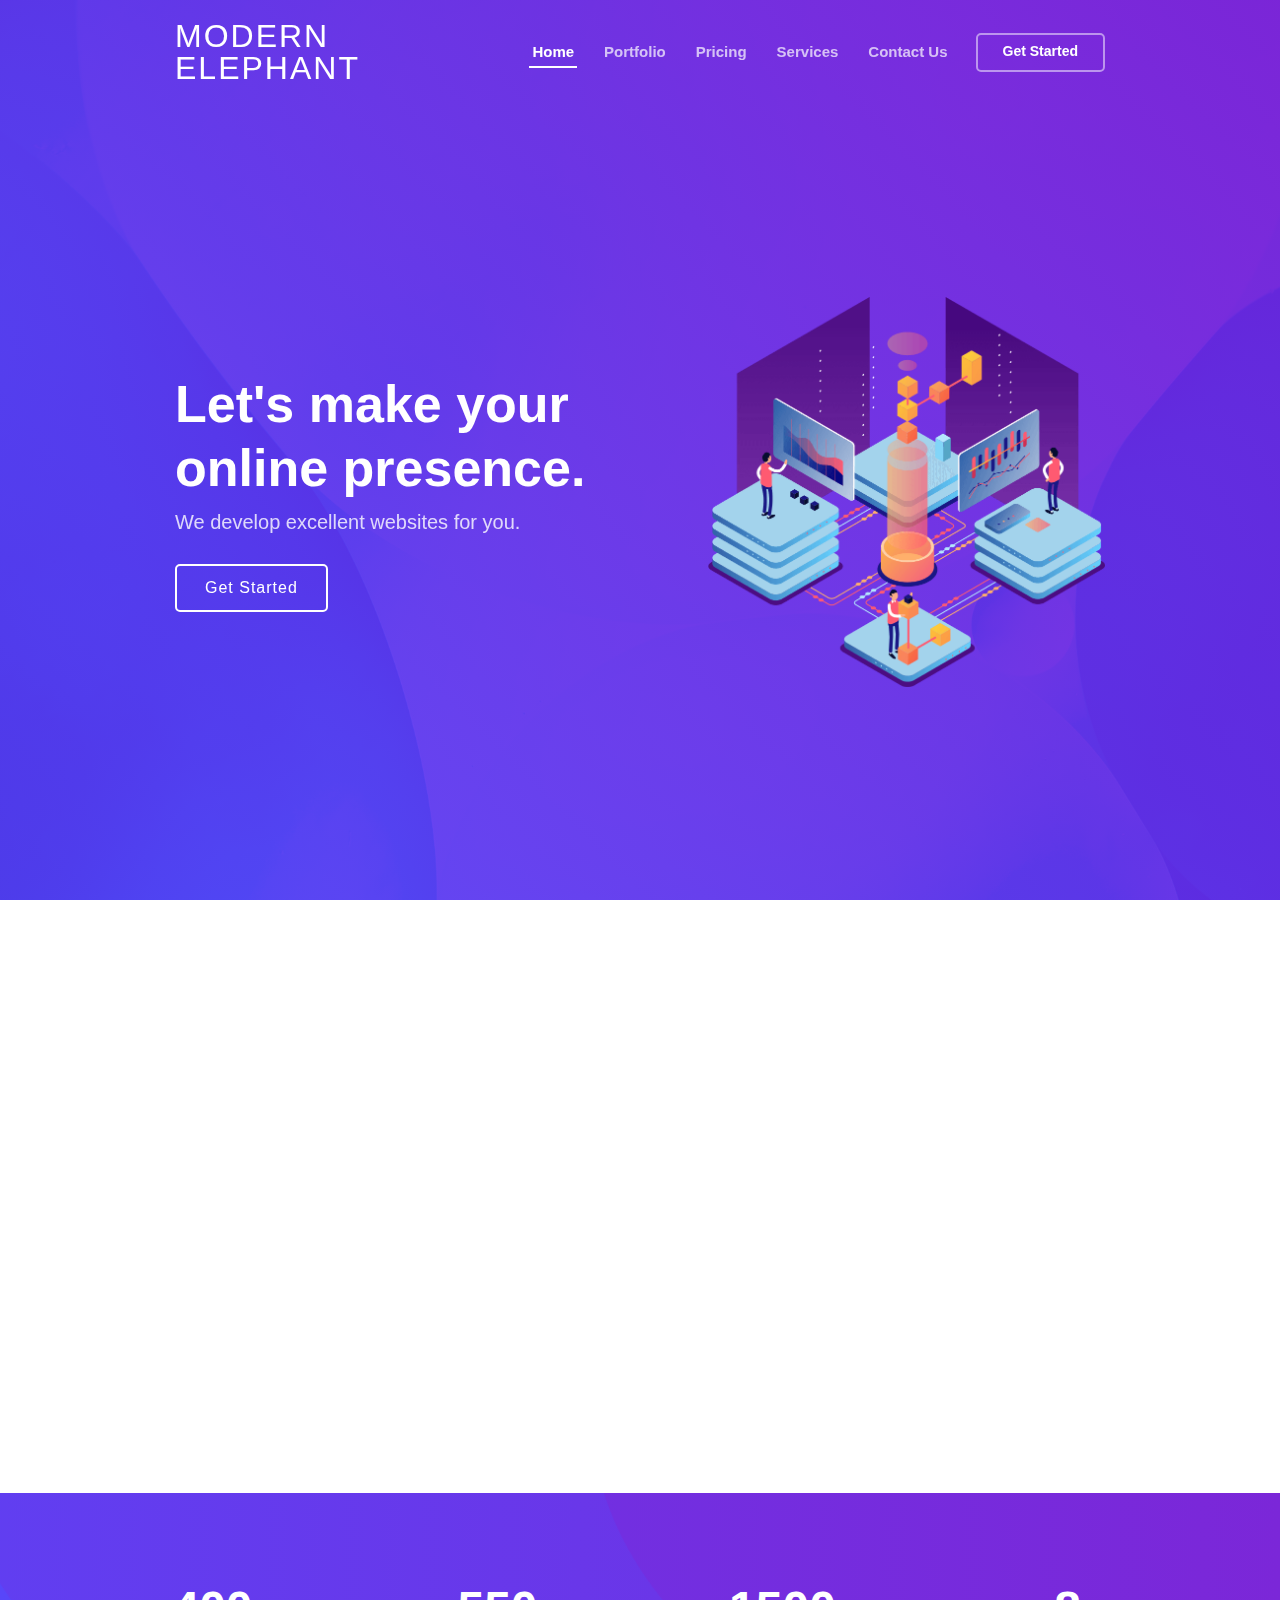
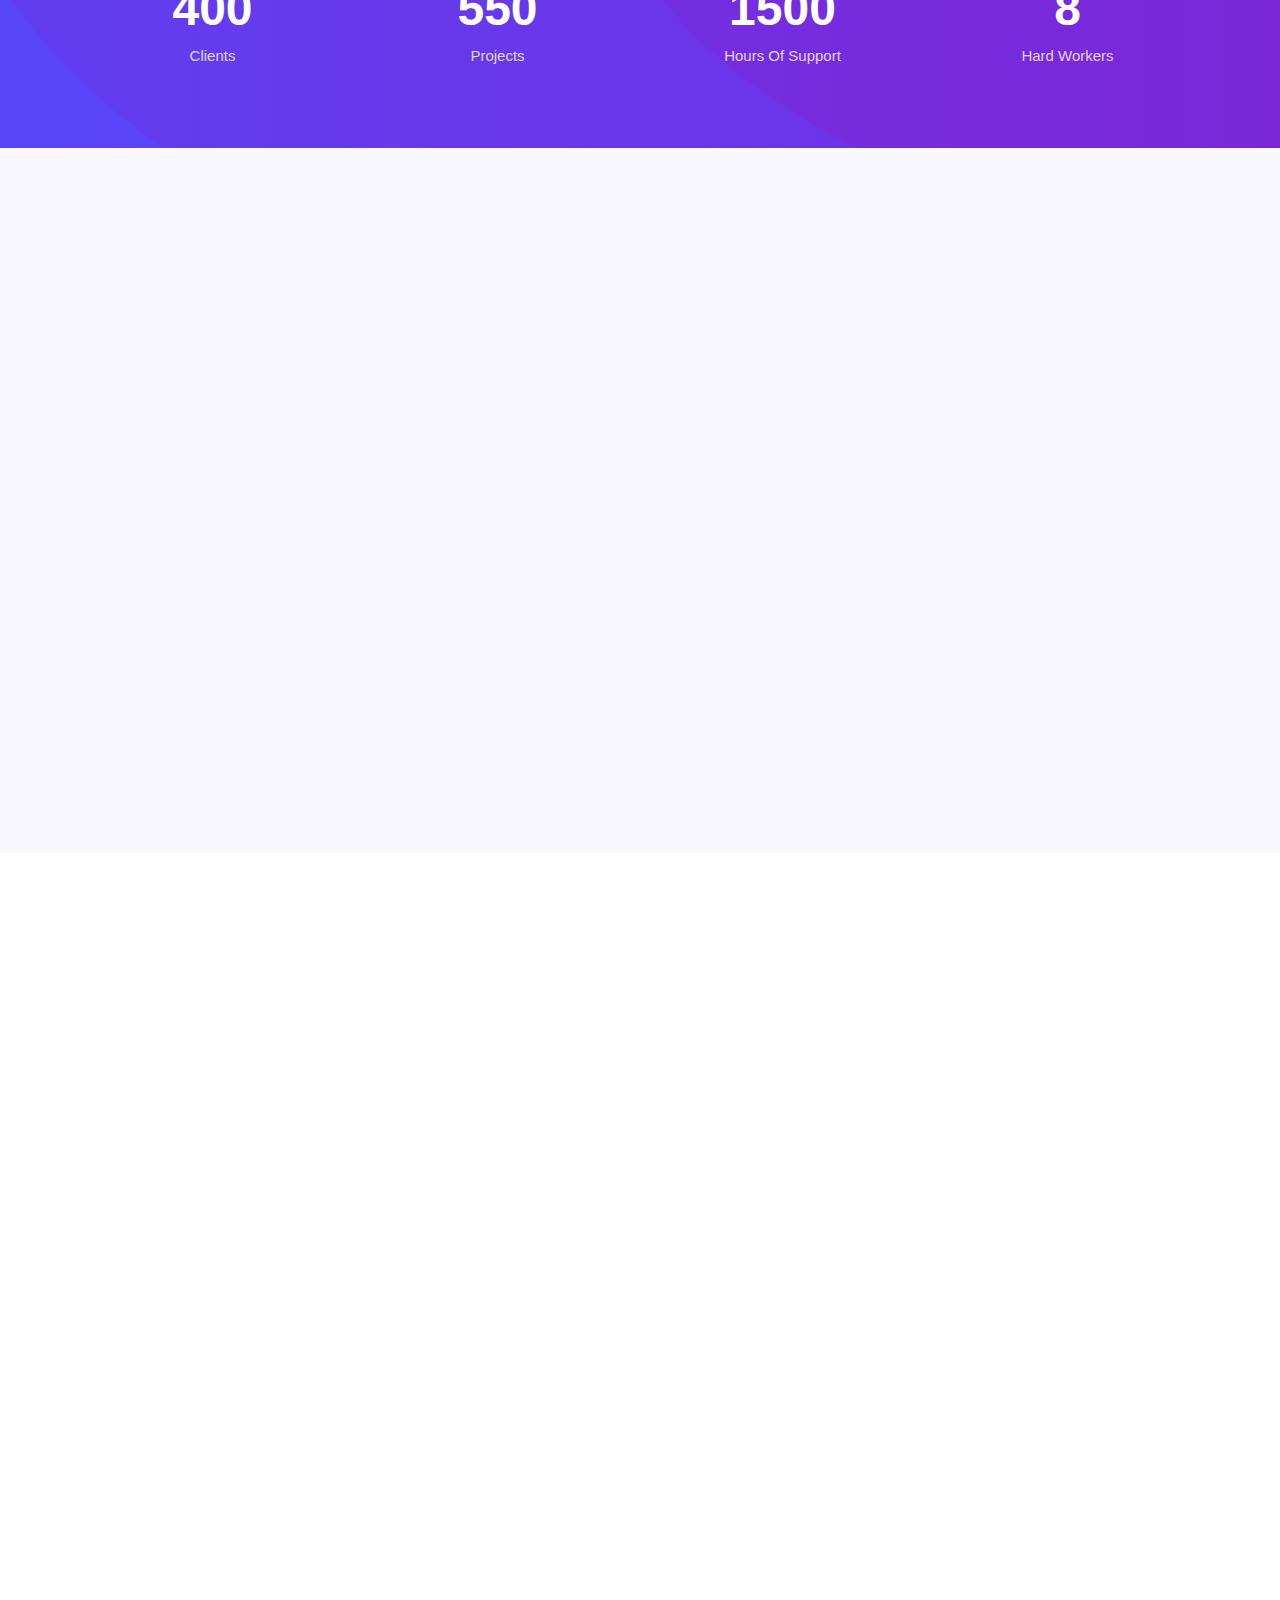
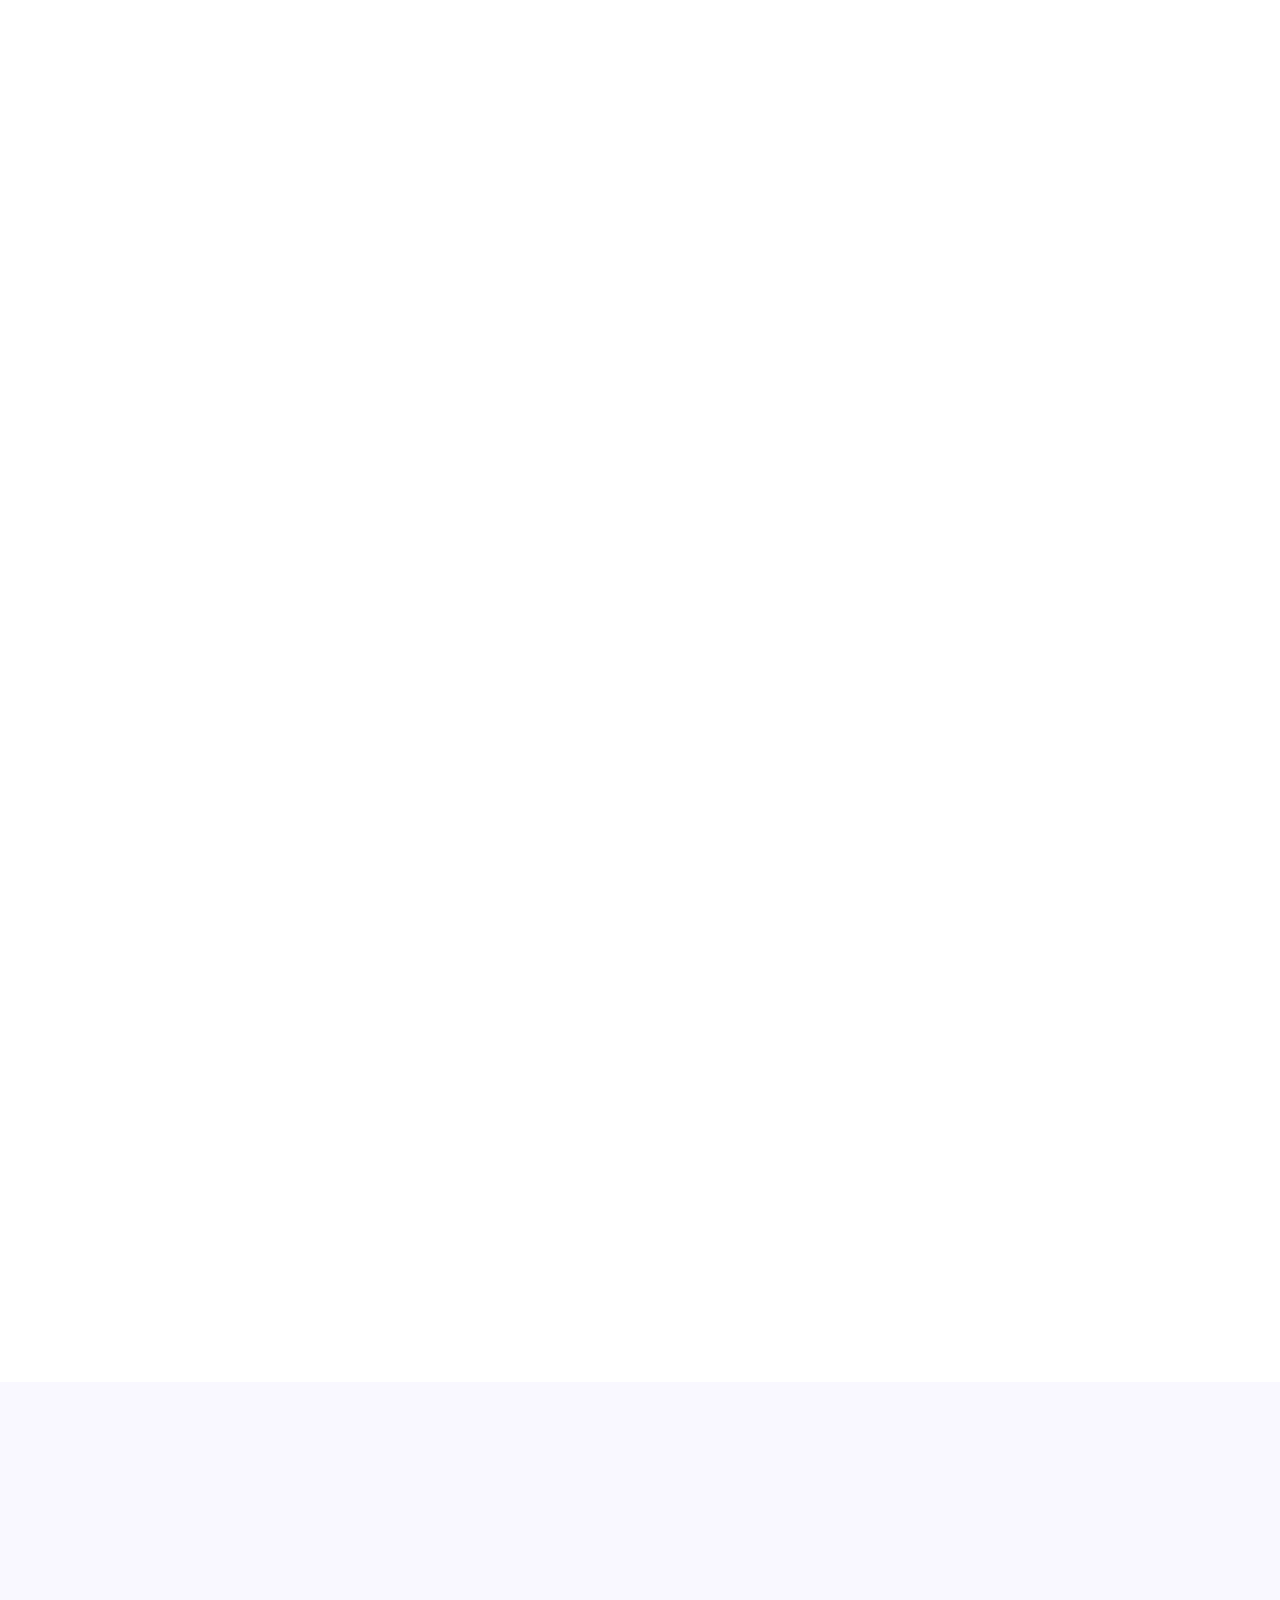
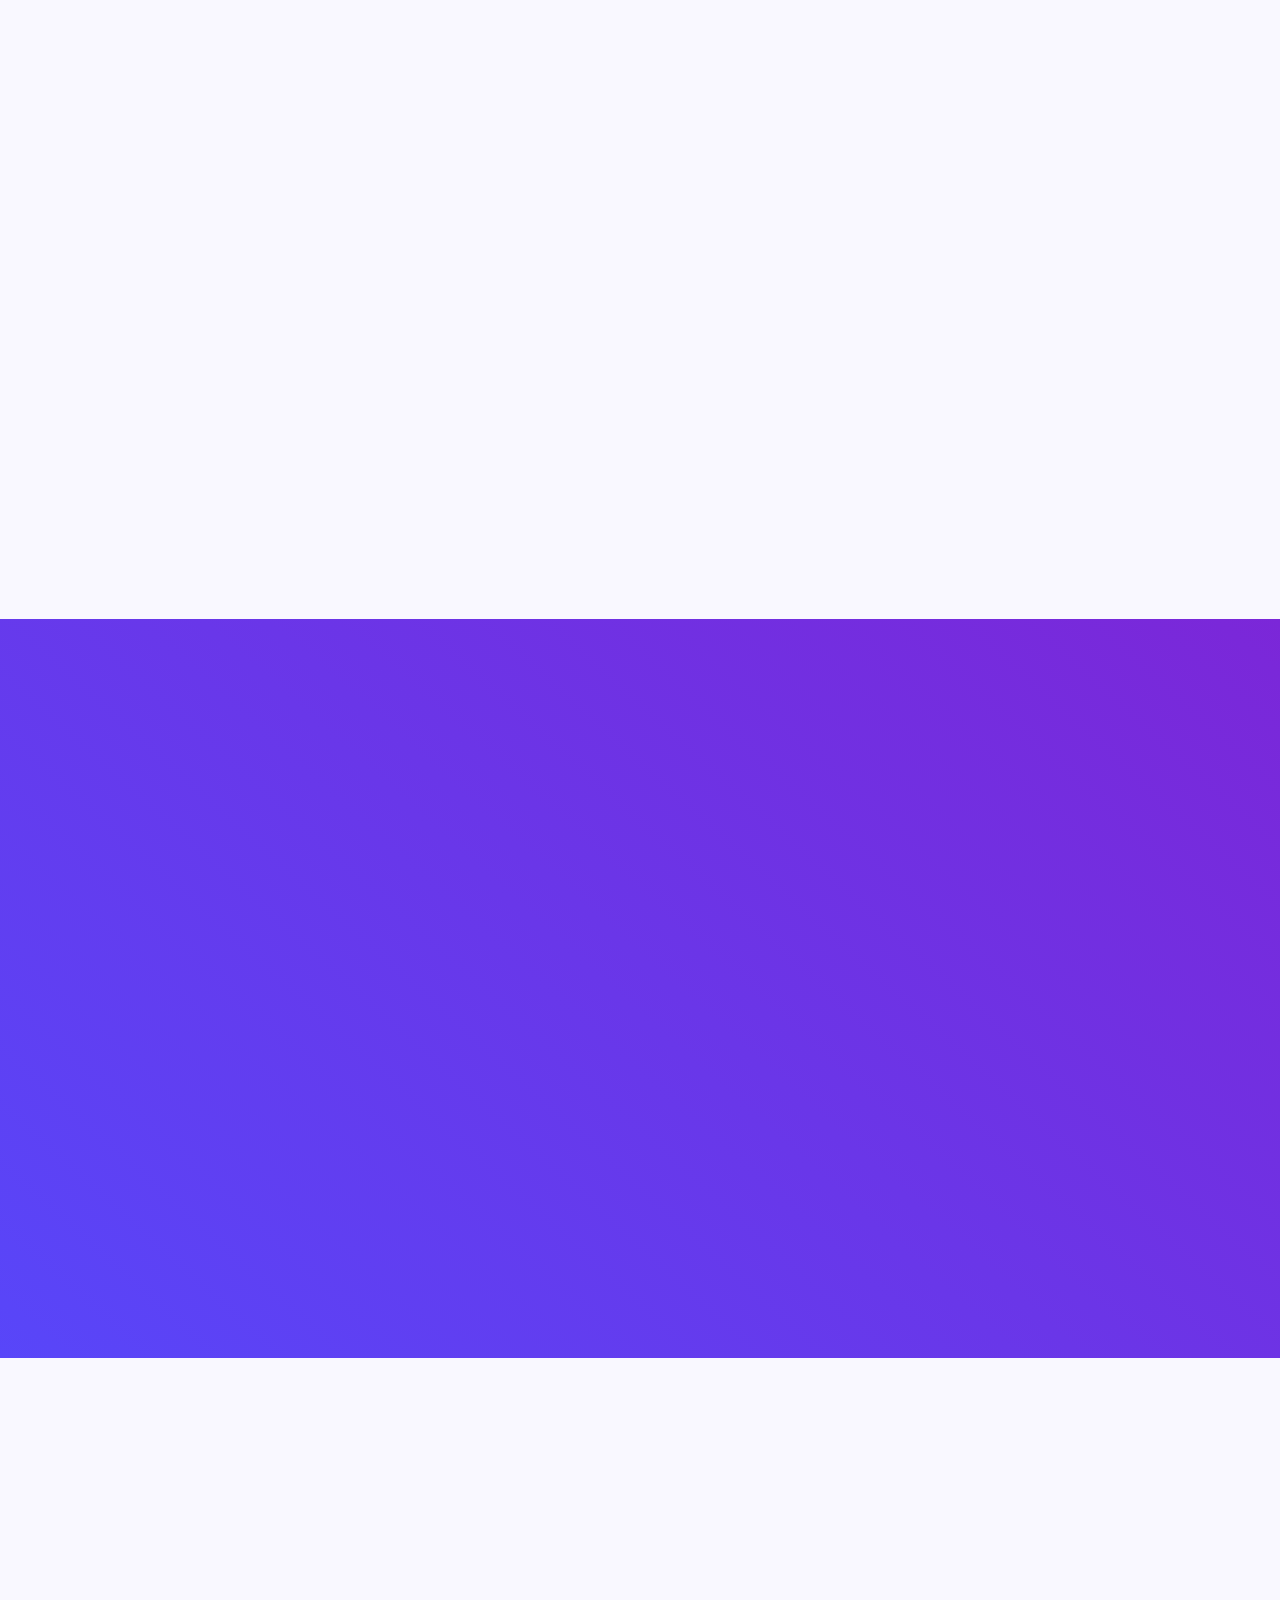
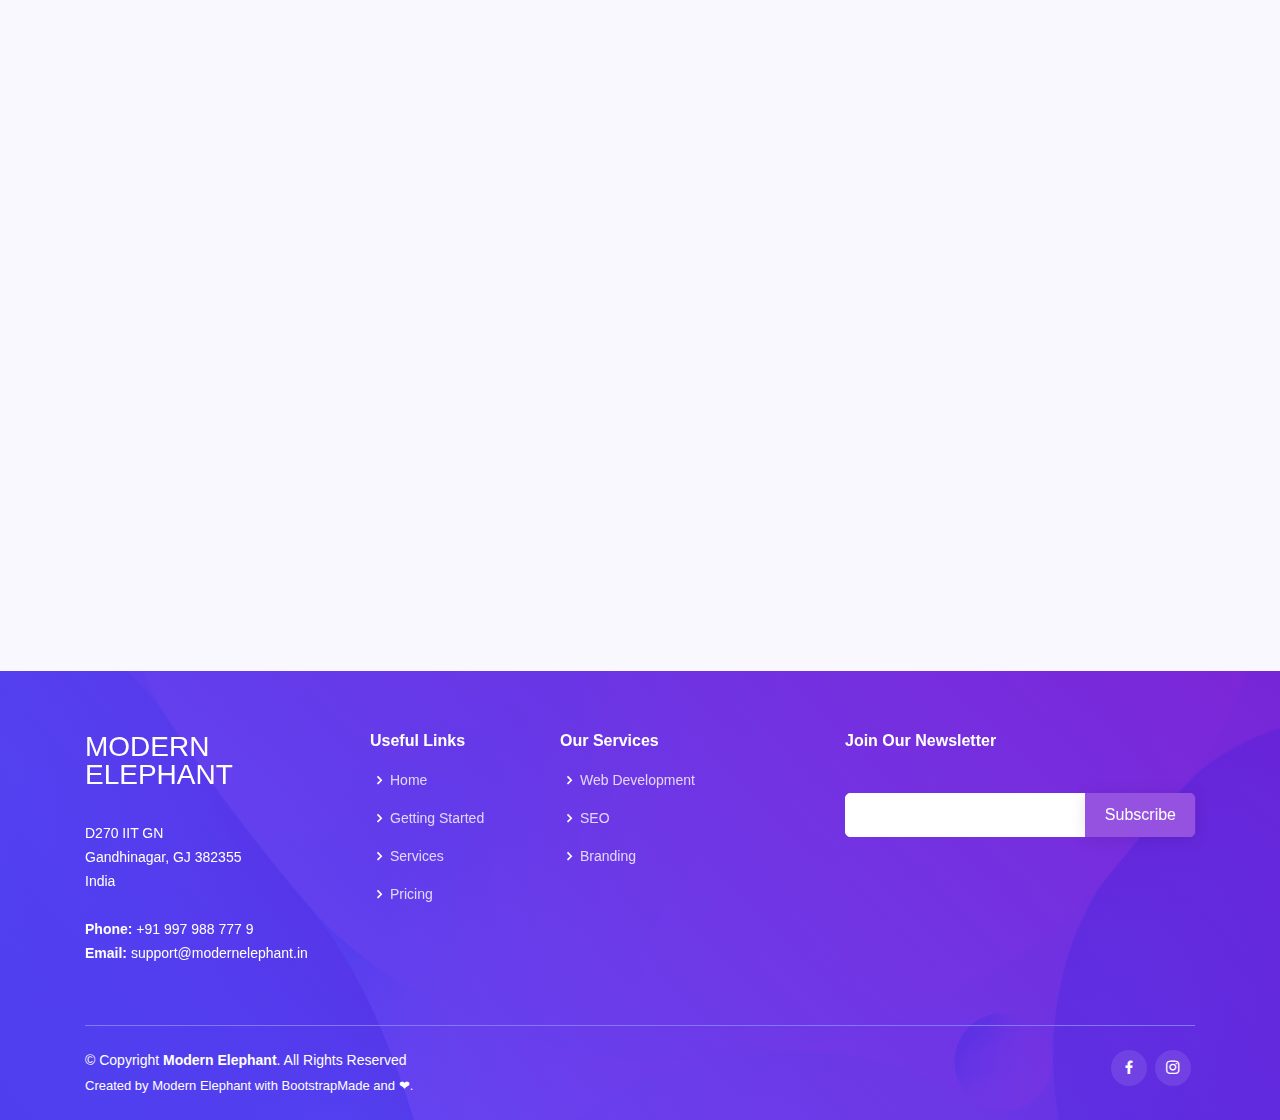
==== commit 2ae0a2c0: "ME2 LOVE" ====
--- a/index.html
+++ b/index.html
@@ -764,7 +764,7 @@
             <!-- You can delete the links only if you purchased the pro version. -->
             <!-- Licensing information: https://bootstrapmade.com/license/ -->
             <!-- Purchase the pro version with working PHP/AJAX contact form: https://bootstrapmade.com/techie-free-skin-bootstrap-3/ -->
-            Created by <a href="https://bootstrapmade.com/">Modern Elephant</a> with <a href="https://bootstrapmade.com/">BootstrapMade</a> and love.
+            Created by <a href="https://bootstrapmade.com/">Modern Elephant</a> with <a href="https://bootstrapmade.com/">BootstrapMade</a> and ❤.
           </div>
         </div>
         <div class="social-links text-center text-md-right pt-3 pt-md-0">
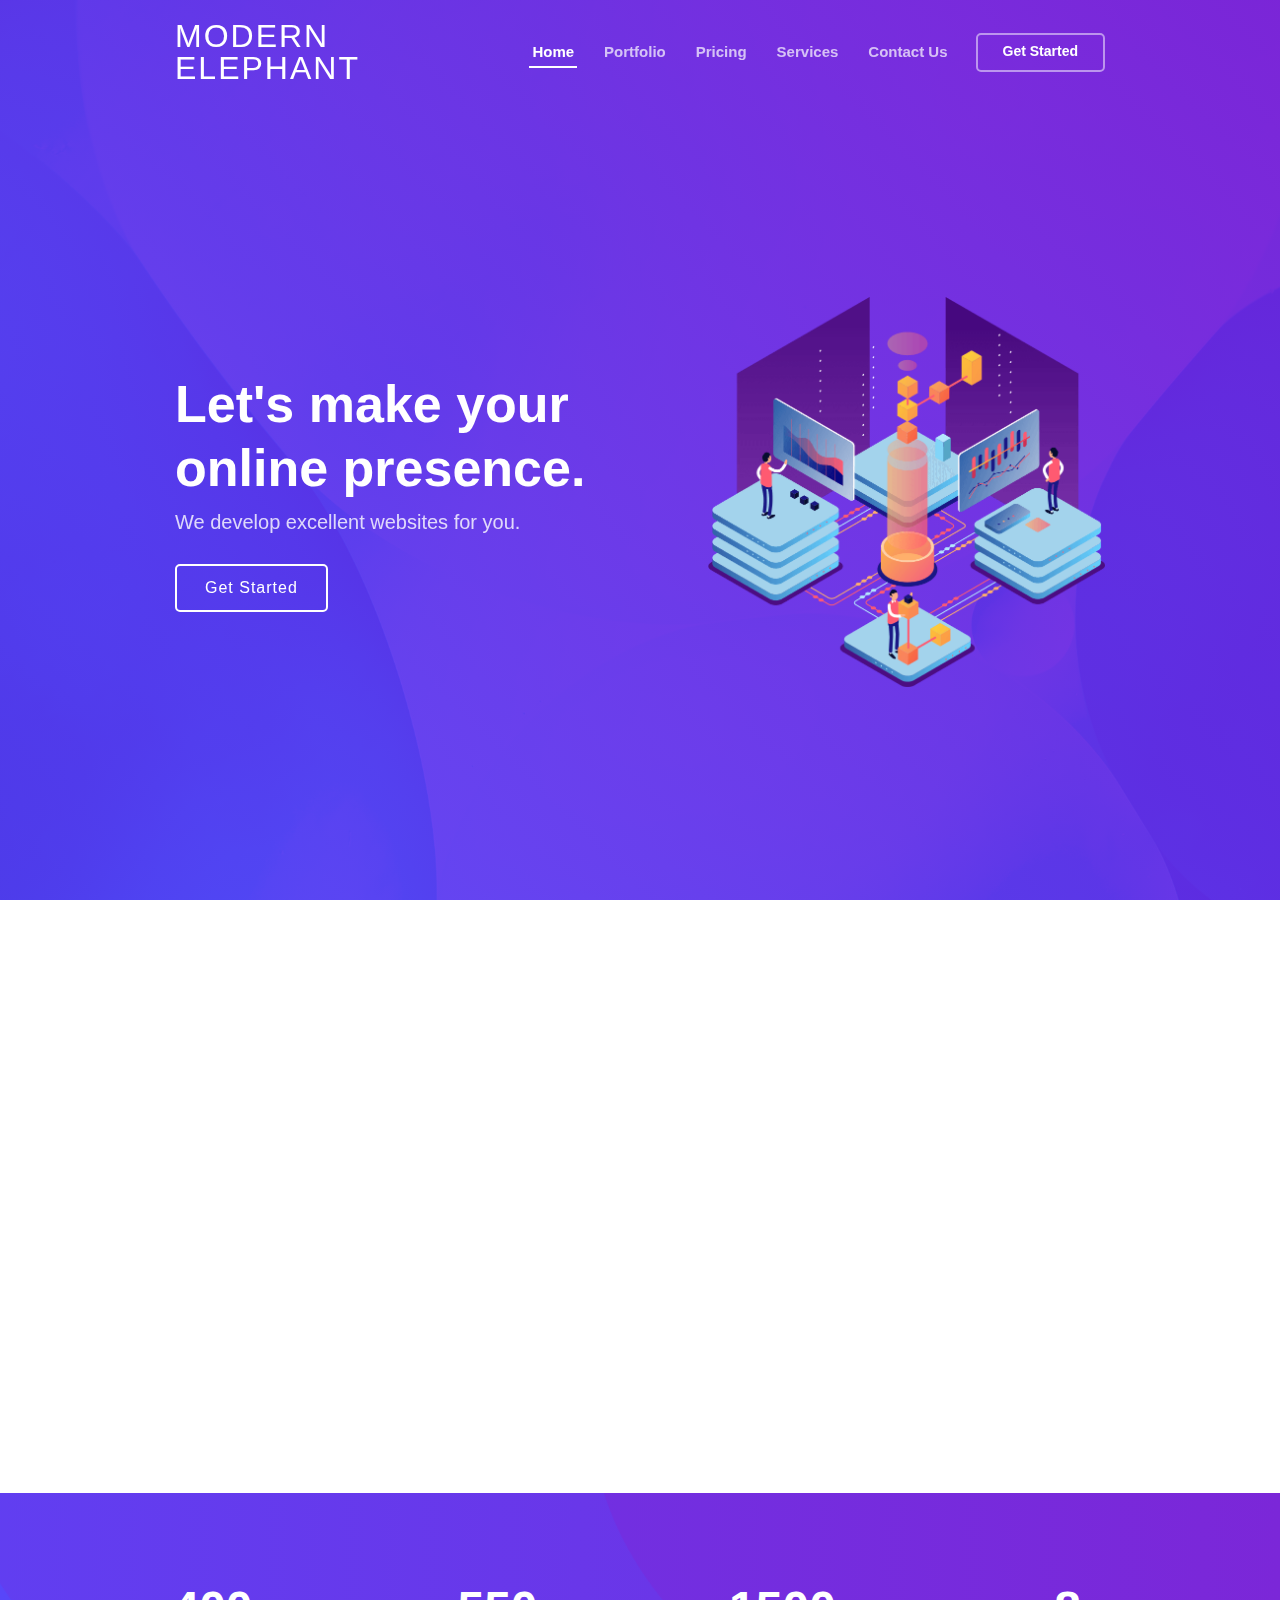
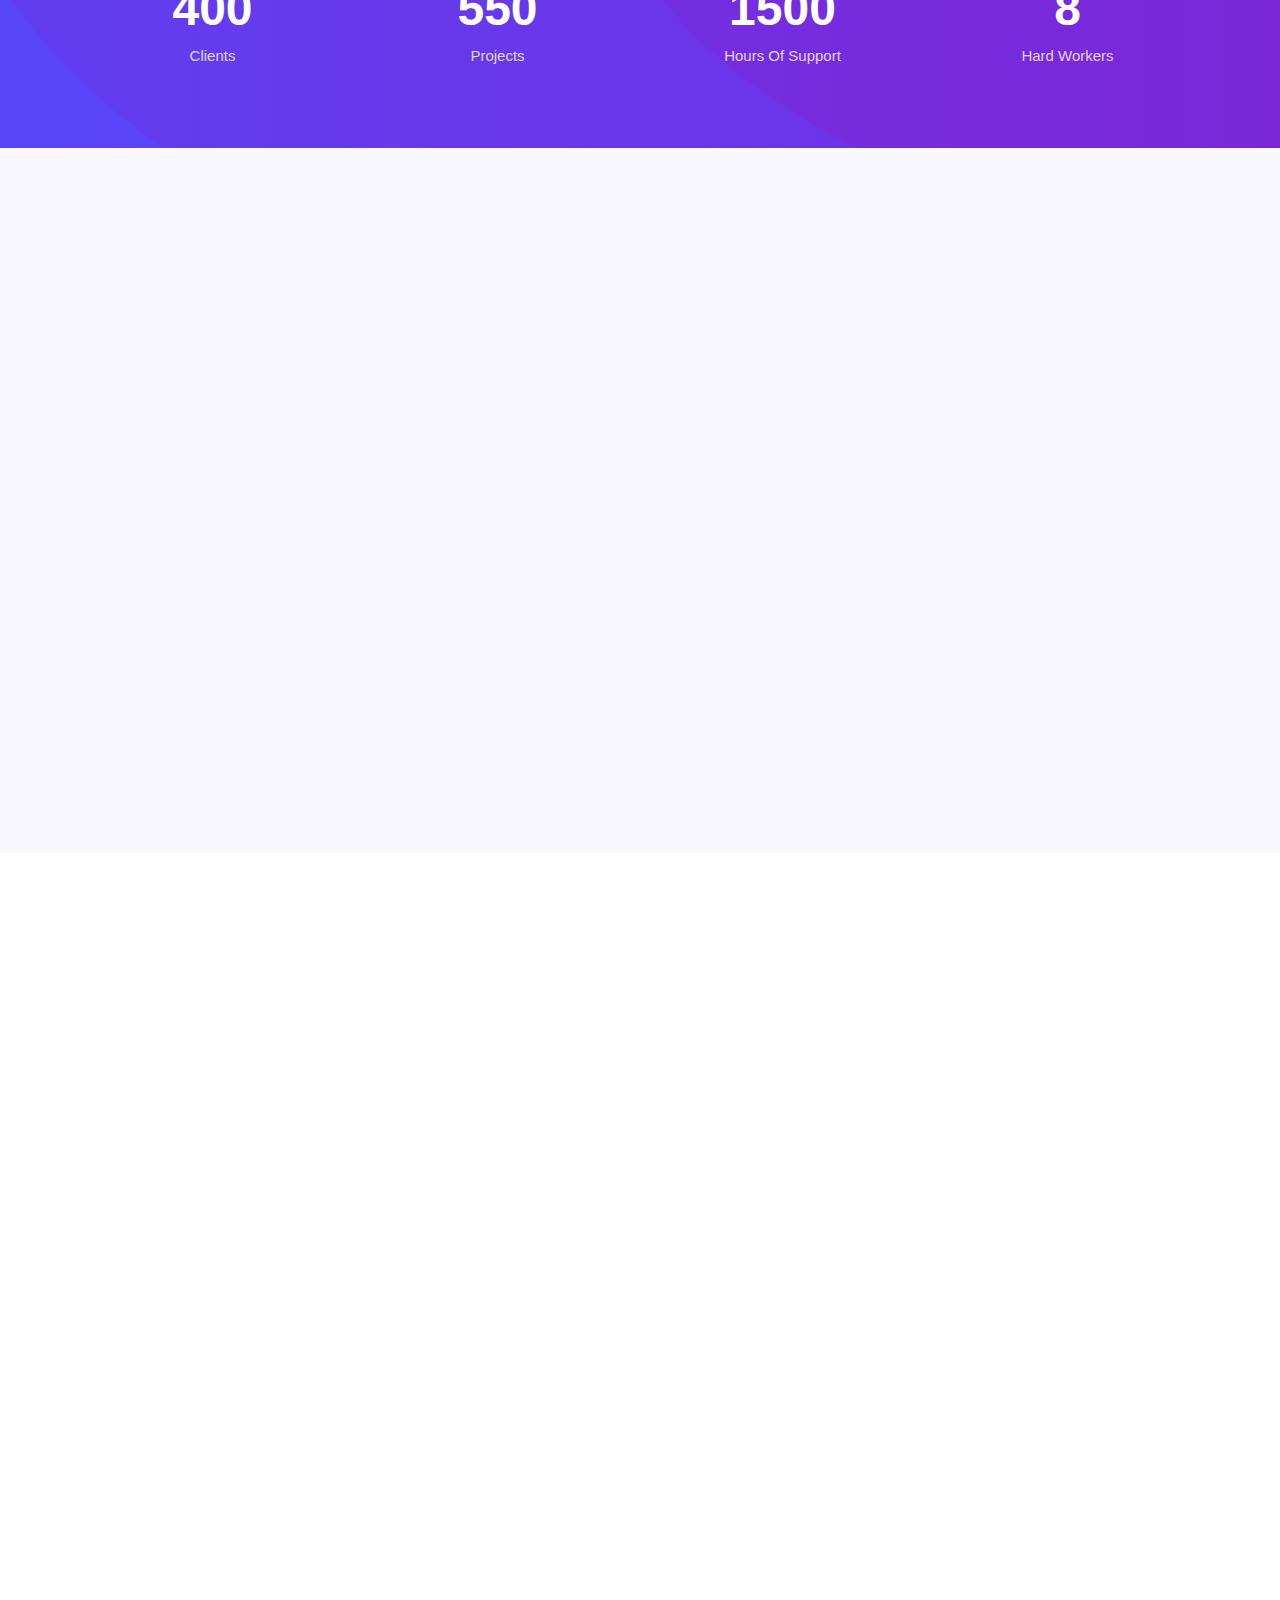
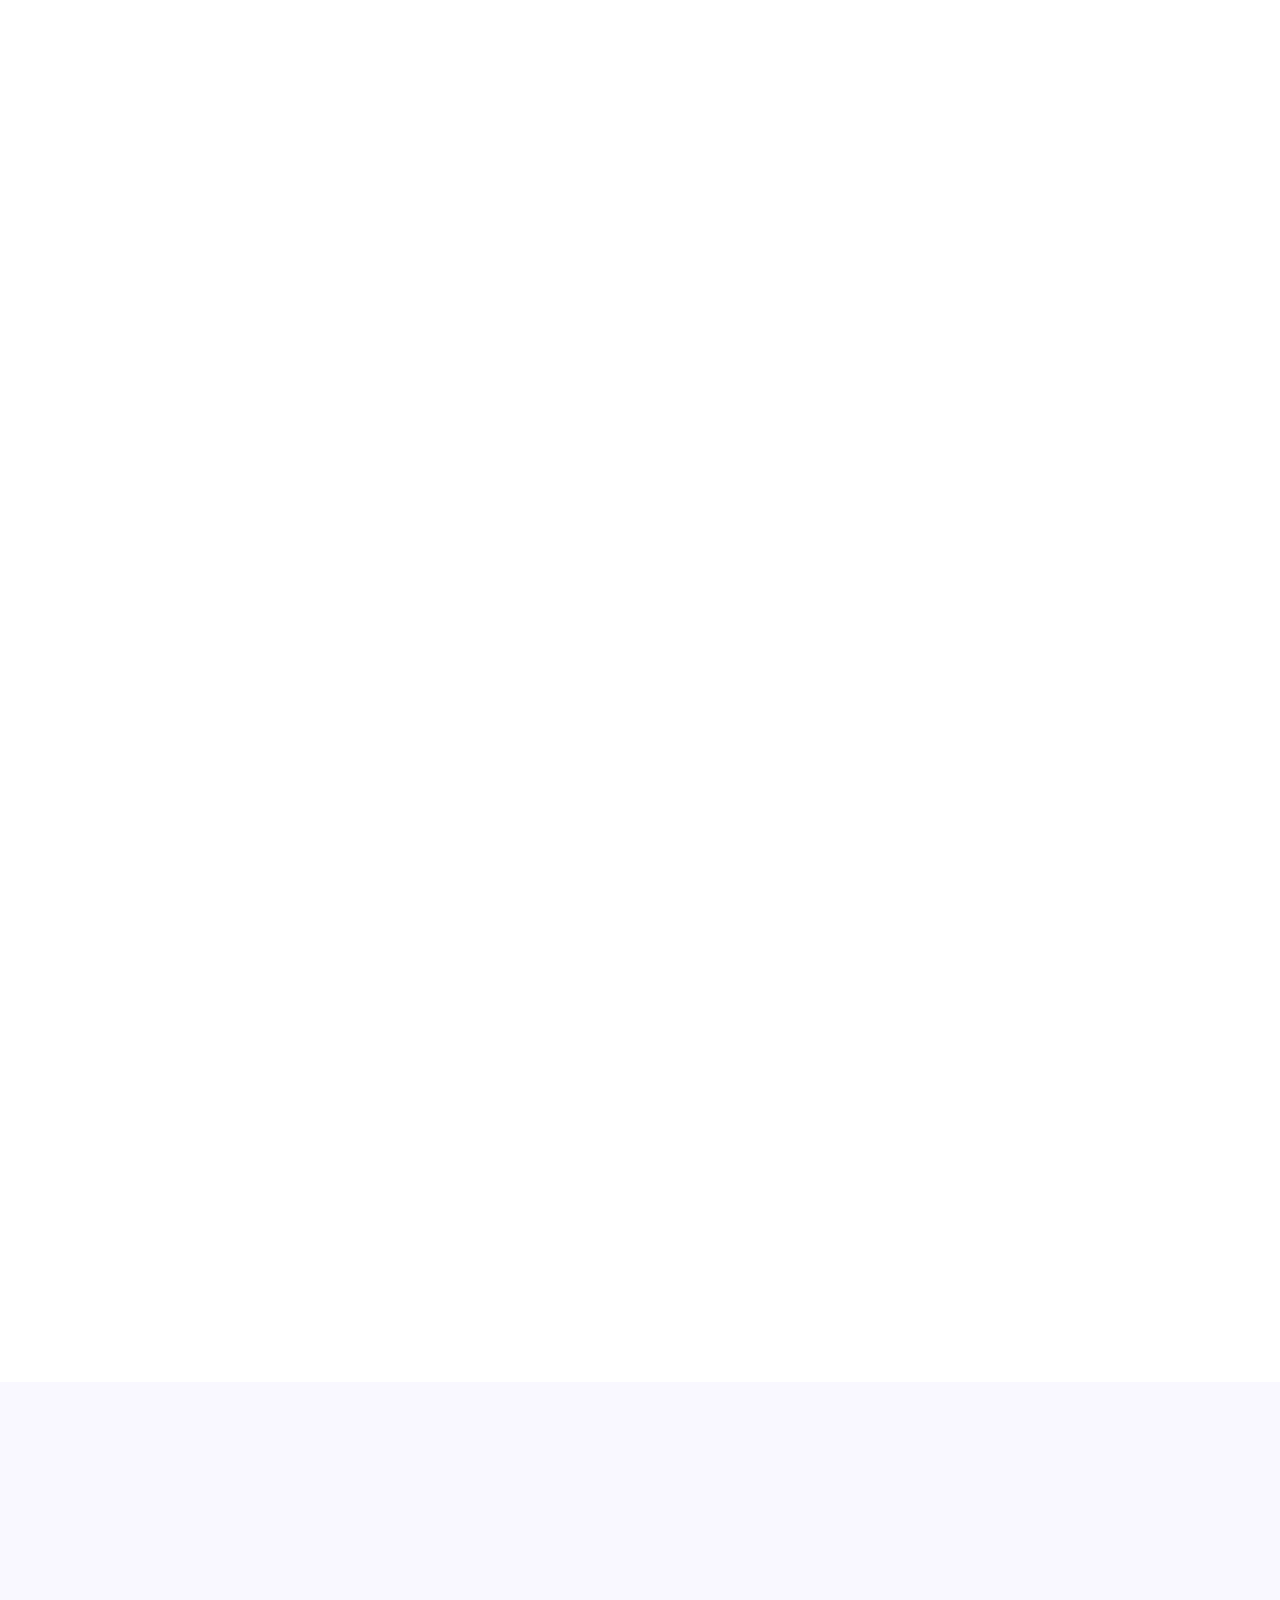
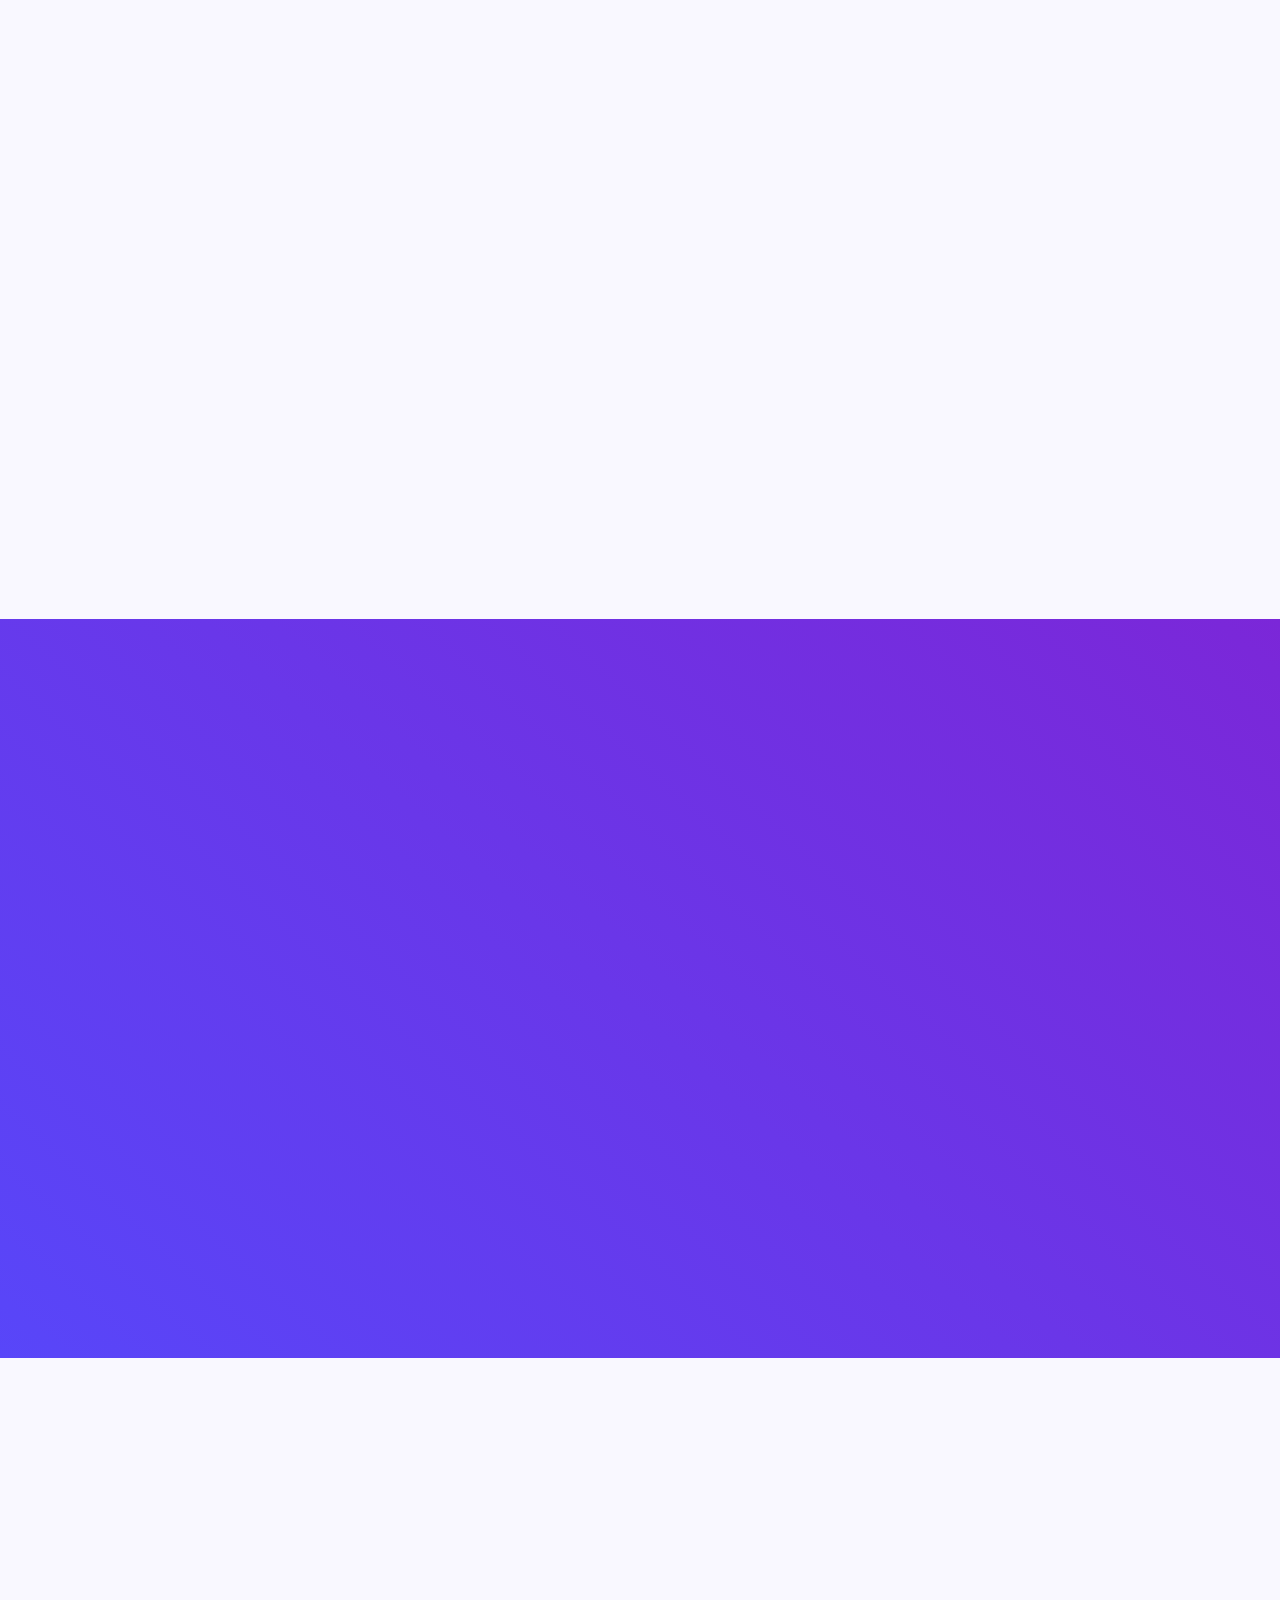
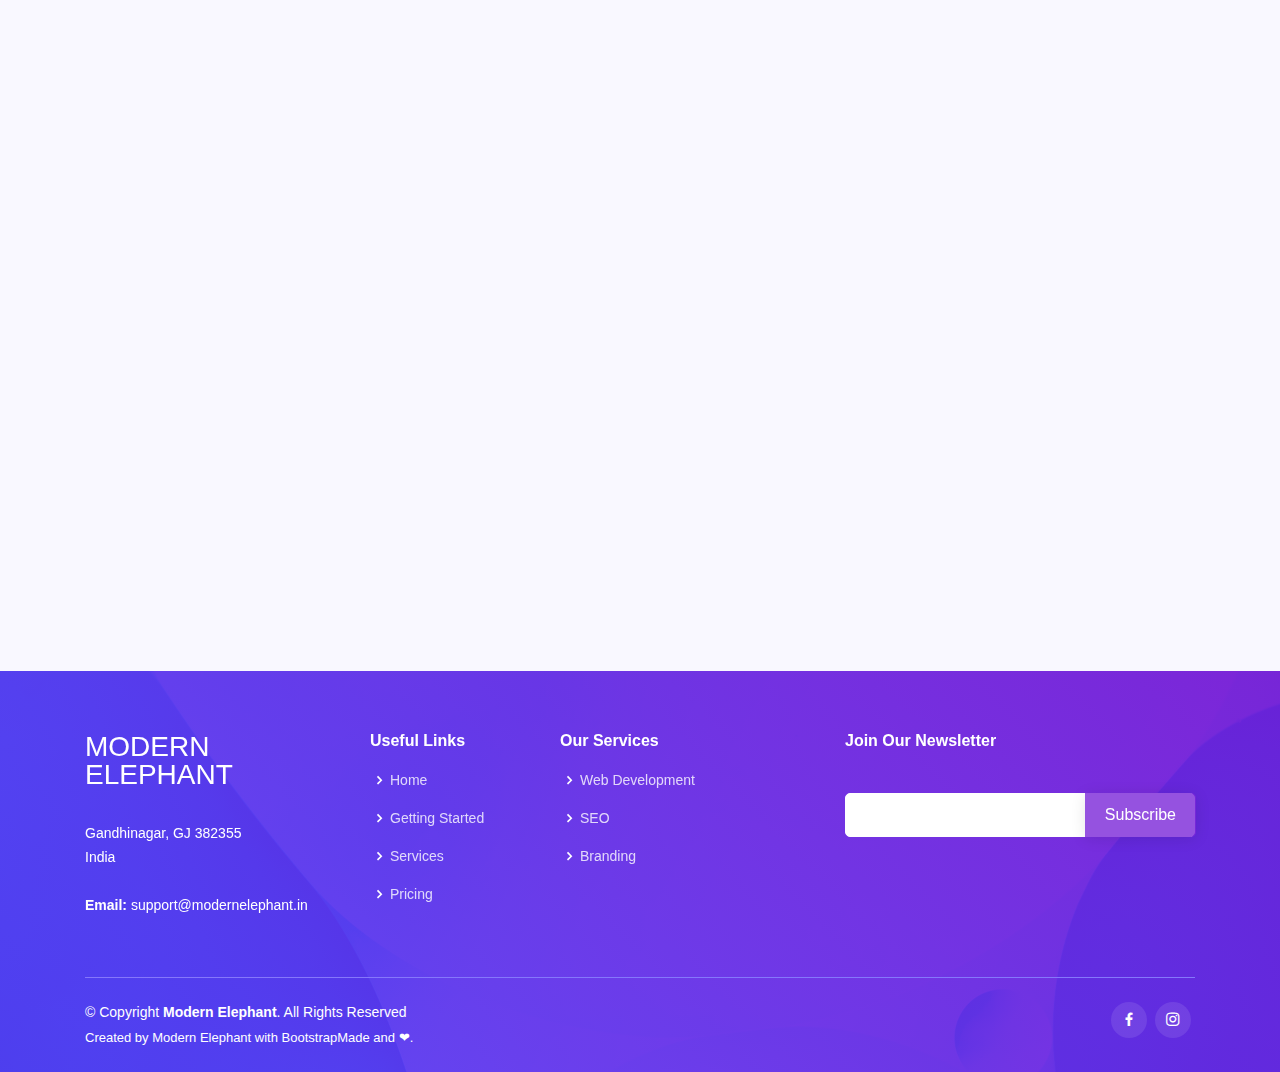
==== commit 2f601c25: "Update index.html" ====
--- a/index.html
+++ b/index.html
@@ -4,6 +4,7 @@
 <head>
   <meta charset="utf-8">
   <meta content="width=device-width, initial-scale=1.0" name="viewport">
+  <meta name="google-site-verification" content="gUMK7i6UCkfvE17Tv6H5khFvD5NUv25Rv4azAGVeRv8" />
 
   <title>Modern Elephant</title>
   <meta content="" name="descriptison">
@@ -712,10 +713,10 @@
           <div class="col-lg-3 col-md-6 footer-contact">
             <h3>Modern Elephant</h3>
             <p>
-              D270 IIT GN <br>
+              
               Gandhinagar, GJ 382355<br>
               India <br><br>
-              <strong>Phone:</strong> +91 997 988 777 9<br>
+              
               <strong>Email:</strong> support@modernelephant.in<br>
             </p>
           </div>
